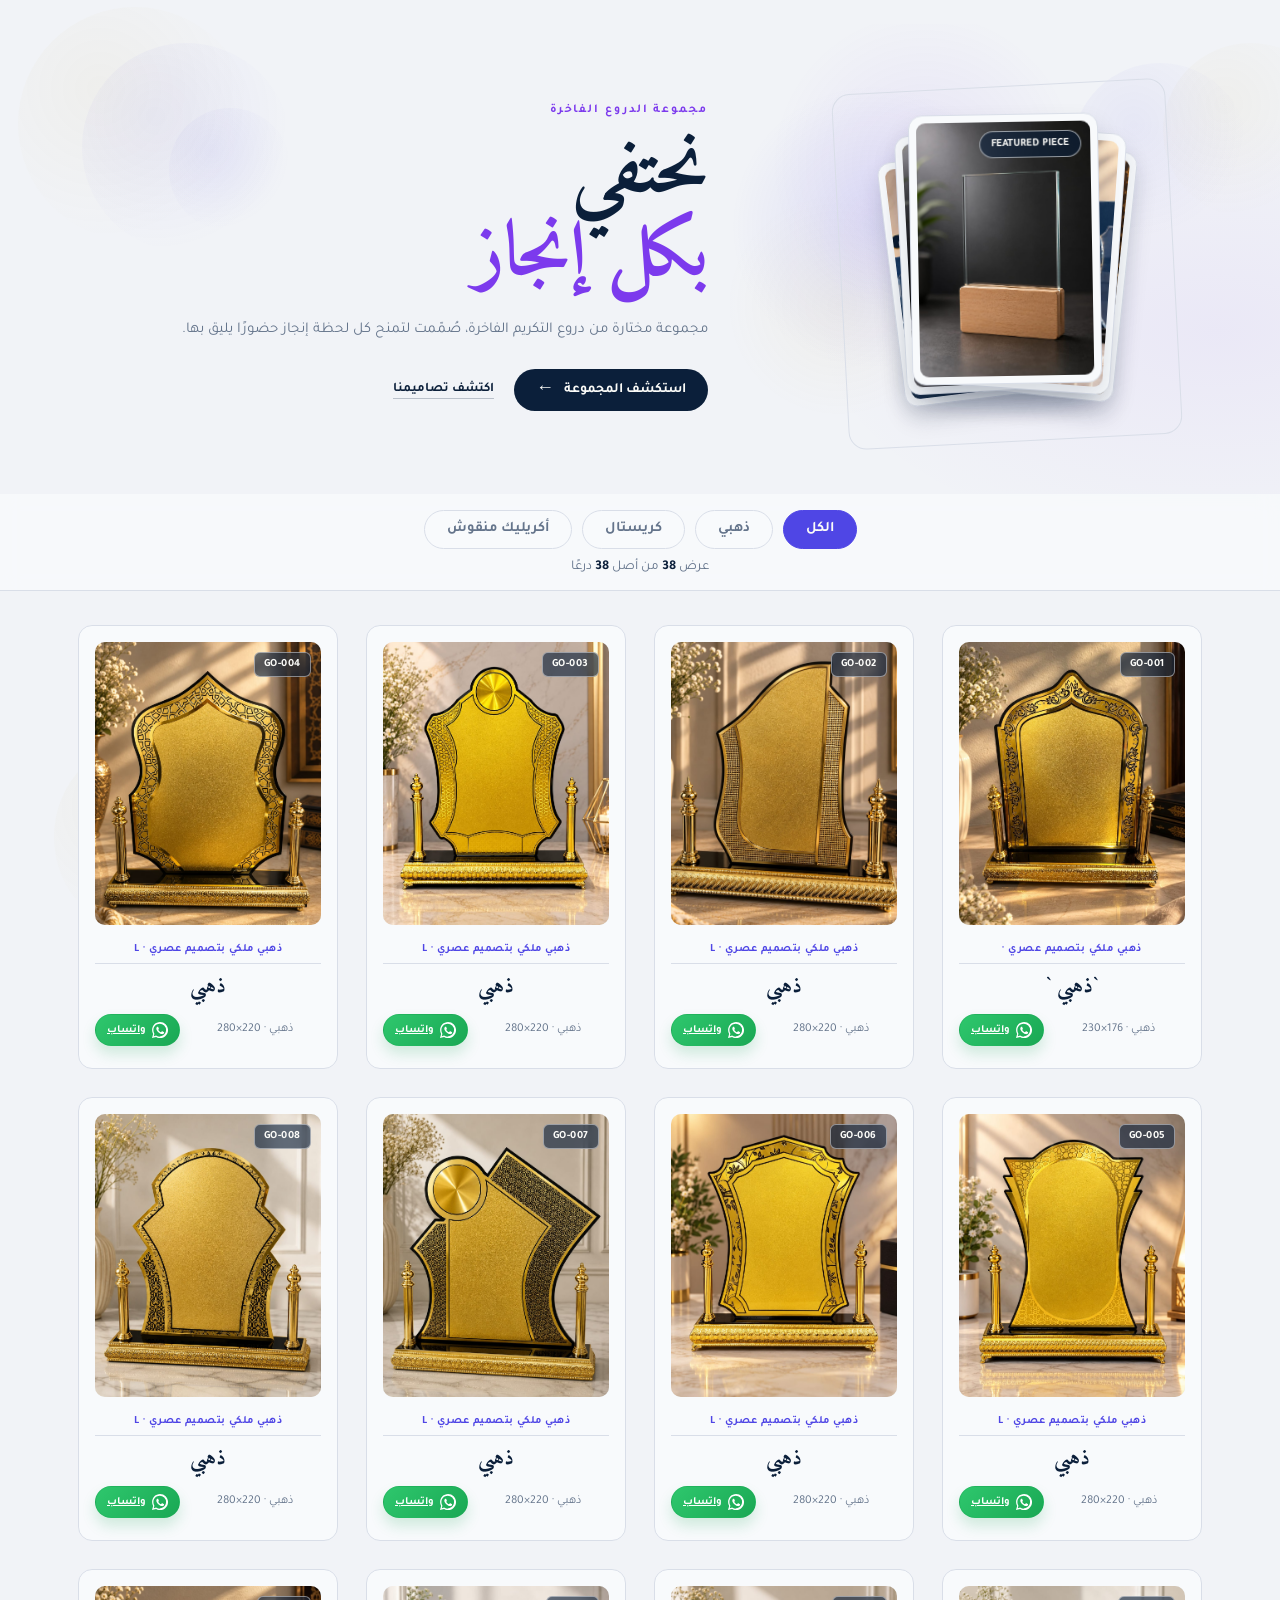
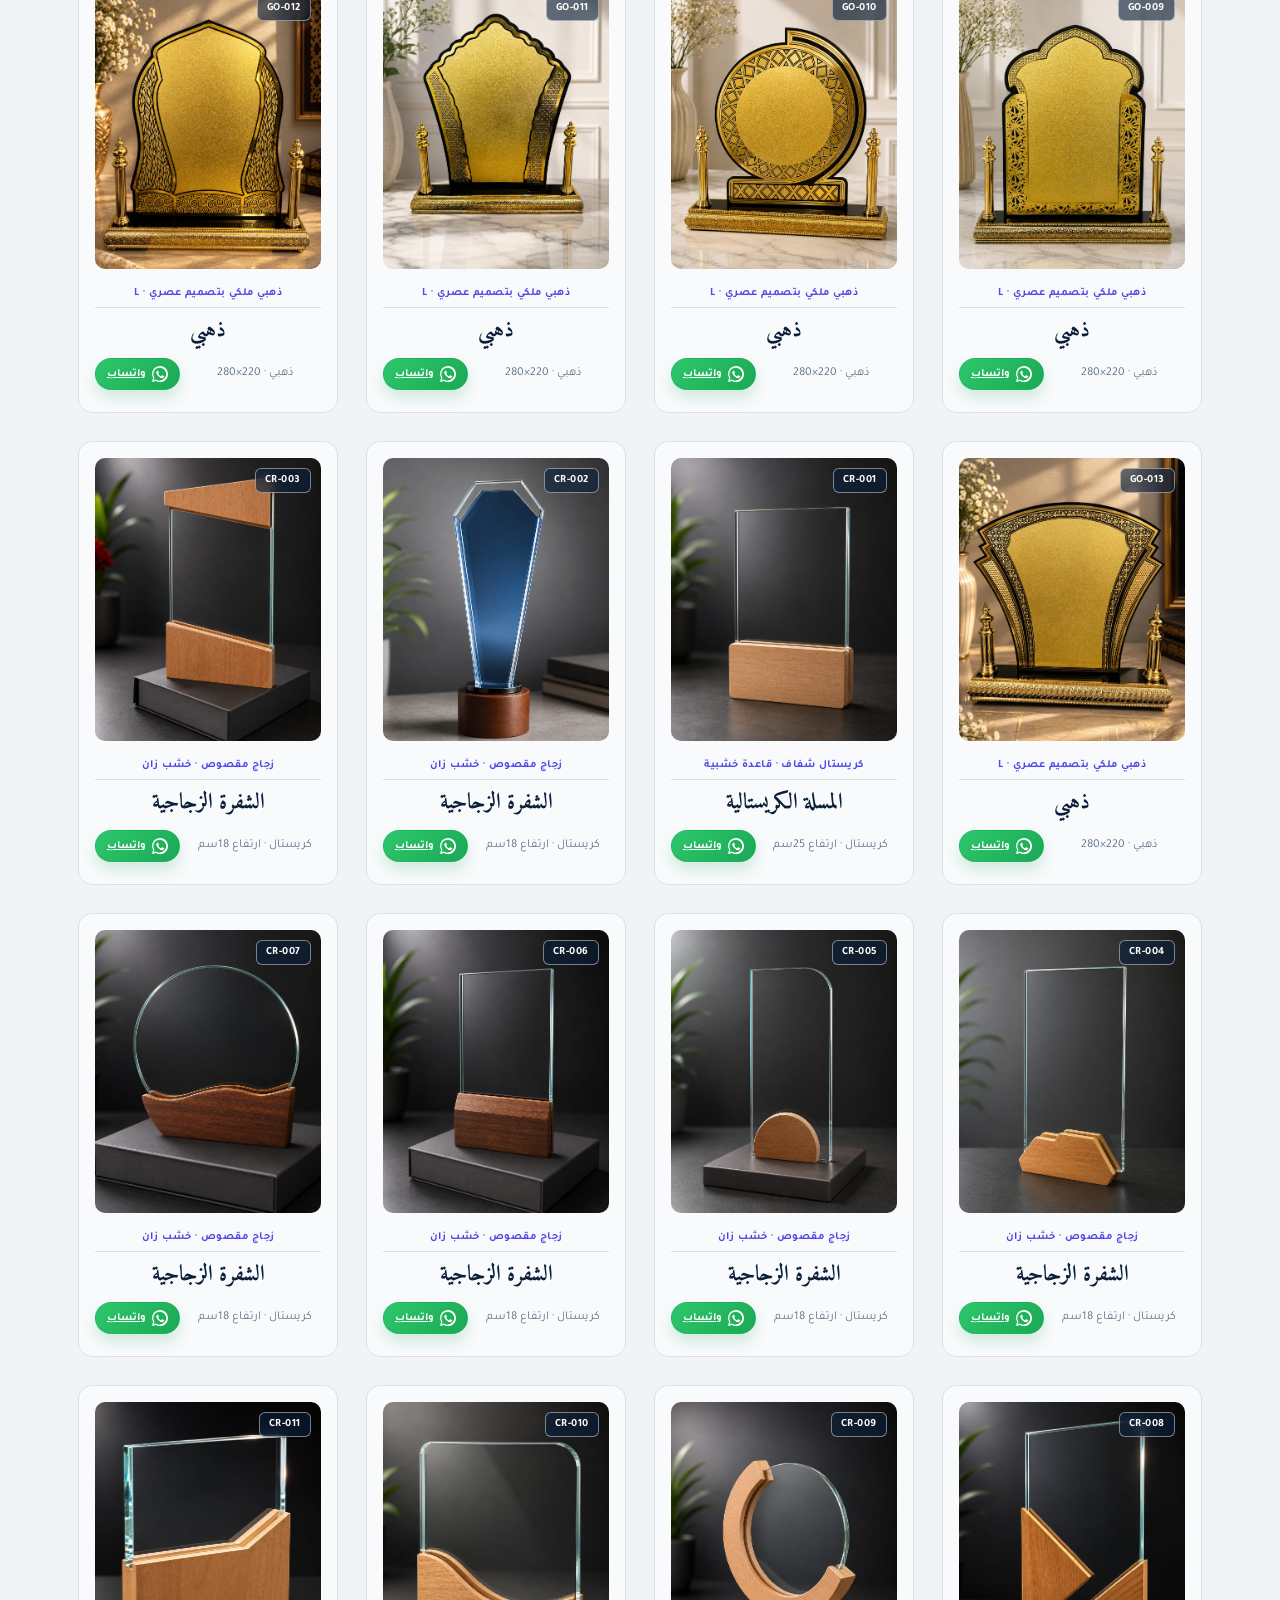
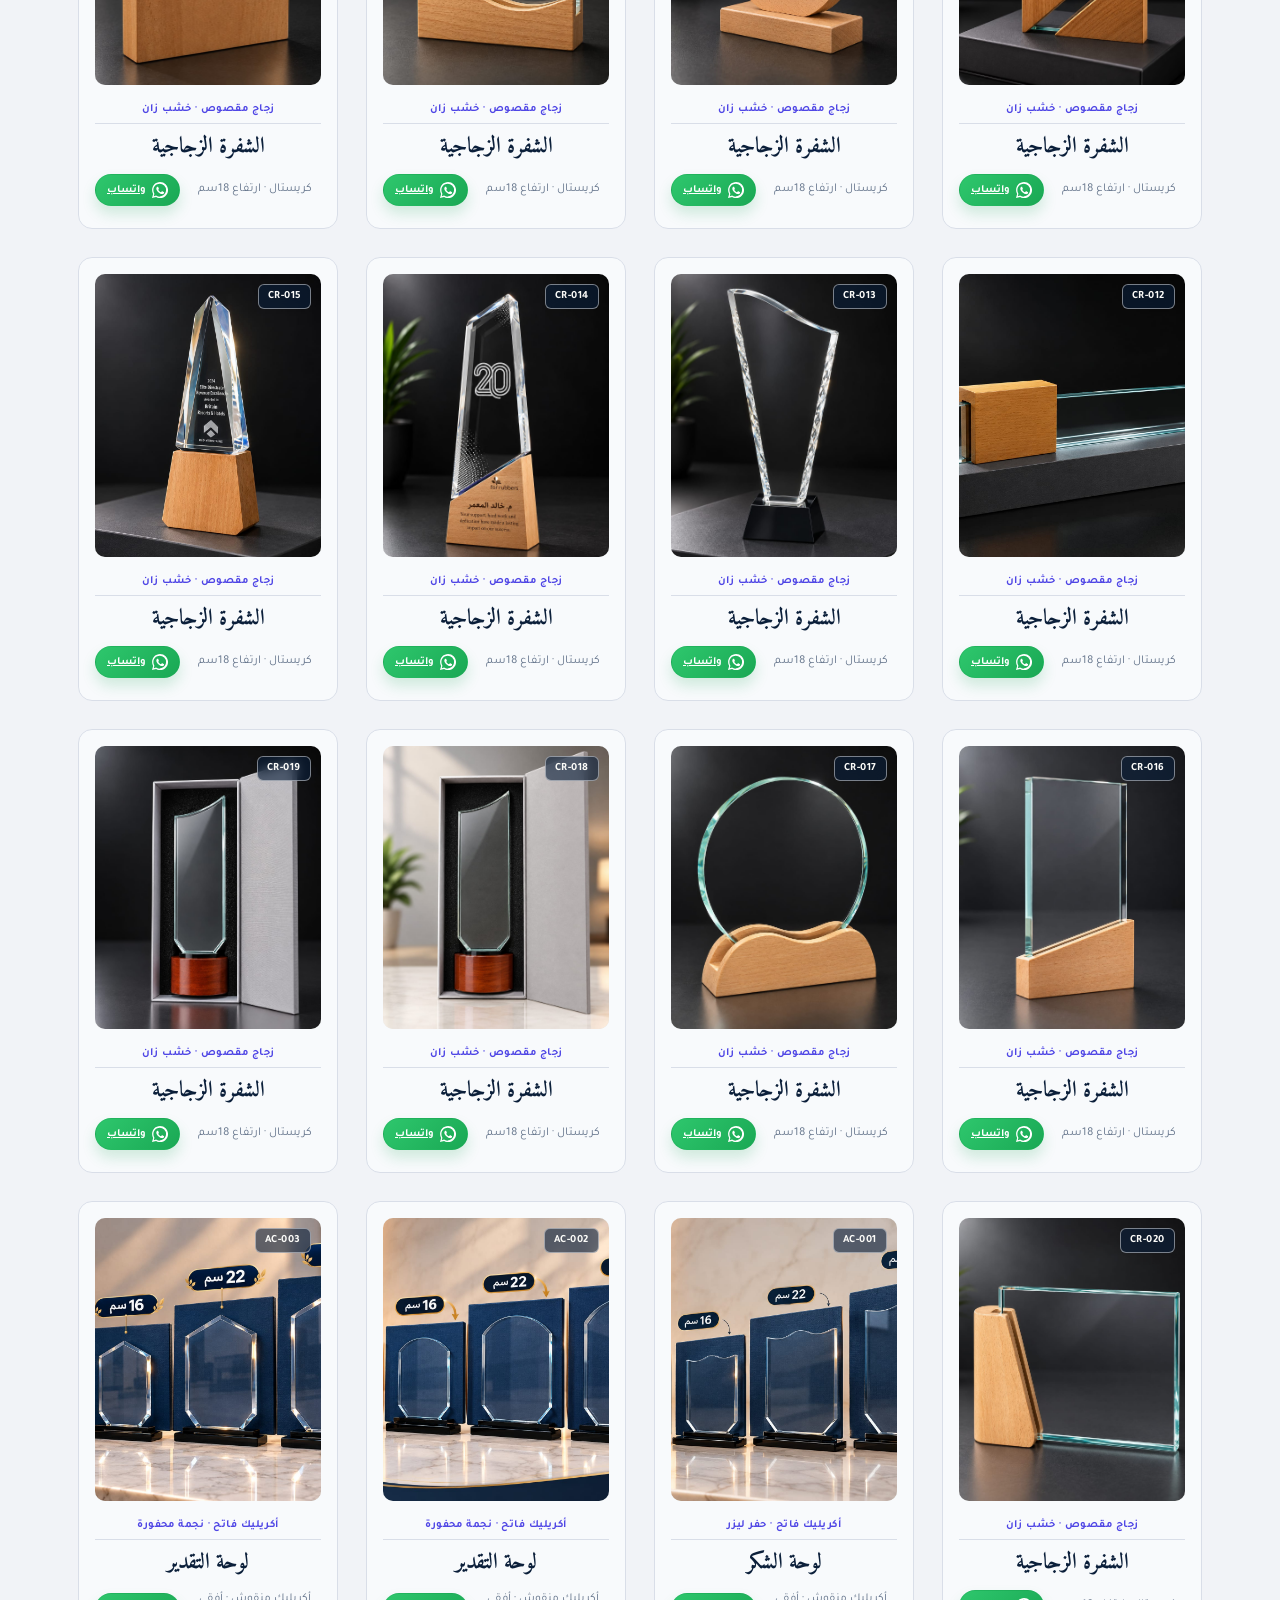
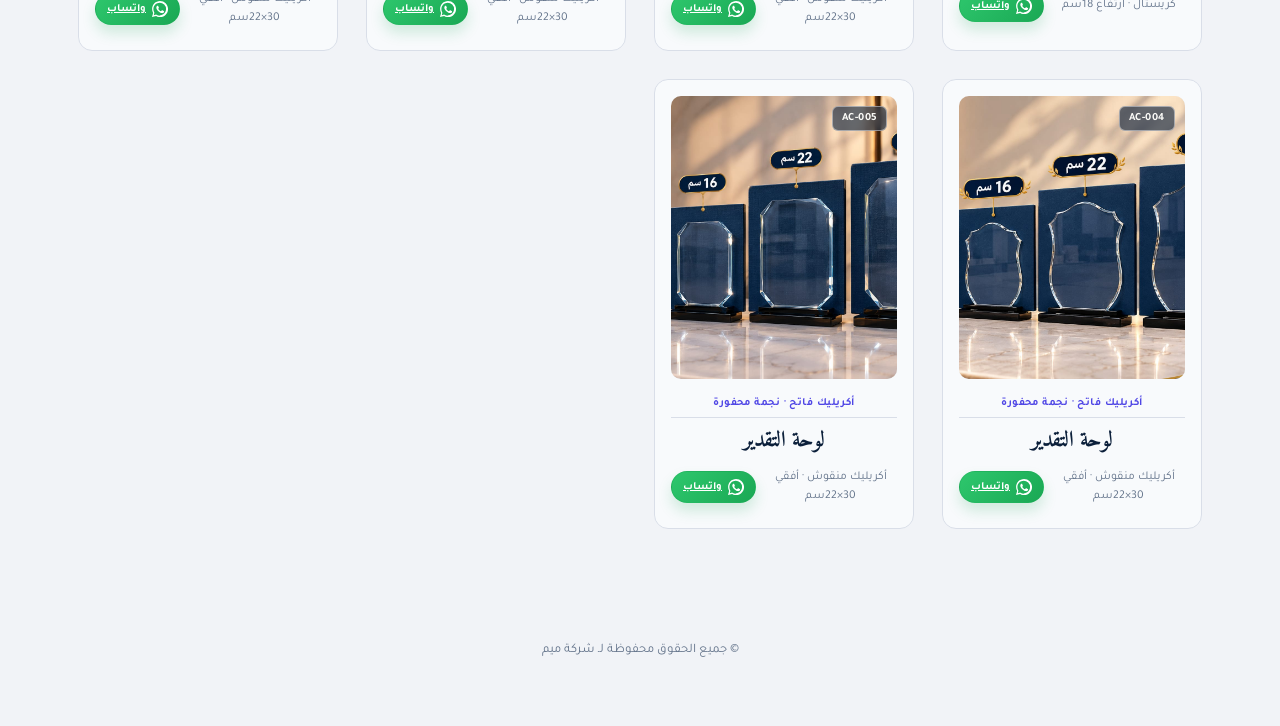
==== index.html @ a9bd0e36 "Improve premium awards hero design" ====
<!DOCTYPE html>
<html lang="ar" dir="rtl">

<head>
  <meta charset="UTF-8">
  <meta name="viewport" content="width=device-width, initial-scale=1.0">
  <title>دروع التكريم</title>
  <link rel="preconnect" href="https://fonts.googleapis.com">
  <link
    href="https://fonts.googleapis.com/css2?family=Amiri:wght@400;700&family=Tajawal:wght@400;500;700;900&display=swap"
    rel="stylesheet">
  <link rel="stylesheet" href="css/style.css">
</head>

<body>

  <div class="floaters" id="floaters"></div>

  <section class="hero">
    <div class="hero-copy">
      <p class="kicker">مجموعة الدروع الفاخرة</p>
      <h1>نحتفي<br><span>بكل إنجاز</span></h1>
      <p class="hero-description">مجموعة مختارة من دروع التكريم الفاخرة، صُمّمت لتمنح كل لحظة إنجاز حضورًا يليق بها.</p>
      <div class="hero-actions">
        <a class="hero-cta" href="#grid">استكشف المجموعة <span aria-hidden="true">←</span></a>
        <a class="hero-secondary" href="#grid">اكتشف تصاميمنا</a>
      </div>
    </div>
    <div class="hero-stack" aria-label="نماذج من مجموعة الدروع التكريمية">
      <figure class="hero-card hero-card--back-left" tabindex="0">
        <img src="images/acrylic-2.jpg" alt="درع أكريليك محفور" loading="eager">
      </figure>
      <figure class="hero-card hero-card--back-right" tabindex="0">
        <img src="images/gold-4.jpg" alt="درع ذهبي ملكي" loading="eager">
      </figure>
      <figure class="hero-card hero-card--middle-left" tabindex="0">
        <img src="images/crystal-7.jpg" alt="درع كريستالي" loading="eager">
      </figure>
      <figure class="hero-card hero-card--middle-right" tabindex="0">
        <img src="images/acrylic-4.jpg" alt="لوحة أكريليك للتقدير" loading="eager">
      </figure>
      <figure class="hero-card hero-card--front" tabindex="0">
        <span class="hero-featured__label">FEATURED PIECE</span>
        <img src="images/crystal-1.jpg" alt="درع تكريمي كريستالي مميز" fetchpriority="high">
      </figure>
    </div>
  </section>

  <div class="filter-bar">
    <nav class="filters" id="filters"></nav>
    <p class="count" id="count"></p>
  </div>

  <main class="grid" id="grid"></main>

  <div class="product-modal" id="product-modal" hidden>
    <div class="product-modal__backdrop" data-modal-close></div>
    <section class="product-modal__dialog" role="dialog" aria-modal="true" aria-labelledby="modal-product-name">
      <button class="product-modal__close" type="button" aria-label="إغلاق" data-modal-close>&times;</button>
      <img class="product-modal__image" id="modal-product-image" alt="">
      <div class="product-modal__content">
        <p class="product-modal__material" id="modal-product-material"></p>
        <h2 id="modal-product-name"></h2>
        <p class="product-modal__code" id="modal-product-code"></p>
        <a class="product-modal__whatsapp" id="modal-product-whatsapp" target="_blank" rel="noopener noreferrer">
          تواصل عبر WhatsApp
        </a>
      </div>
    </section>
  </div>

  <button class="scroll-top" id="scroll-top" type="button" aria-label="العودة إلى أعلى الصفحة">
    <span aria-hidden="true">↑</span>
  </button>

  <footer>
    <p>© جميع الحقوق محفوظة لـ <span id="account-name">محمد رضا شركه ميم </span></p>
  </footer>
  <script src="js/script.js"></script>
</body>
</html>
---- css/style.css ----
:root{
  --stage:#f1f3f7;
  --panel:#f8fafc;
  --panel-edge:#d9dee8;
  --ink:#0b1f3a;
  --muted:#64748b;
  --teal:#4f46e5;
  --teal-dk:#0b1f3a;
  --plum:#7c3aed;
  --champagne:#c9a227;
  --metal-hi:#f4f5f6;
  --metal:#c4c9cd;
  --metal-lo:#868c92;
}
*{box-sizing:border-box;}
html{scroll-behavior:smooth;}
html,body{margin:0;padding:0;}
body{
  background:
    radial-gradient(ellipse 900px 460px at 50% -8%, rgba(79,70,229,.07), transparent 62%),
    radial-gradient(ellipse 700px 380px at 95% 6%, rgba(124,58,237,.06), transparent 58%),
    var(--stage);
  color:var(--ink);
  font-family:'Tajawal', sans-serif;
  min-height:100vh;
  overflow-x:hidden;
  position:relative;
}

/* ---------- Floating ambient shapes ---------- */
.floaters{
  position:fixed;
  inset:0;
  pointer-events:none;
  z-index:0;
  overflow:hidden;
}
.floaters span{
  position:absolute;
  display:block;
  border-radius:50%;
  background:radial-gradient(circle at 35% 35%, rgba(79,70,229,.09), rgba(79,70,229,0) 70%);
  animation:drift linear infinite;
  opacity:0.7;
}
.floaters span:nth-child(odd){
  background:radial-gradient(circle at 35% 35%, rgba(201,162,39,.07), rgba(201,162,39,0) 70%);
}
@keyframes drift{
  0%{ transform:translateY(0) translateX(0) scale(1); }
  50%{ transform:translateY(-40px) translateX(18px) scale(1.06); }
  100%{ transform:translateY(0) translateX(0) scale(1); }
}

/* ---------- Hero ---------- */
.hero{
  position:relative;
  z-index:1;
  max-width:1180px;
  margin:0 auto;
  min-height:420px;
  padding:62px 28px 42px;
  display:grid;
  grid-template-columns:minmax(0, 1fr) minmax(280px, 390px);
  align-items:center;
  gap:72px;
  text-align:right;
  direction:ltr;
}
.hero::before{
  content:"";
  position:absolute;
  top:24px;
  right:12%;
  width:430px;
  height:390px;
  z-index:-1;
  pointer-events:none;
  background:
    radial-gradient(circle at 50% 52%, rgba(79,70,229,.12), transparent 48%),
    radial-gradient(circle at 62% 36%, rgba(124,58,237,.08), transparent 42%),
    radial-gradient(circle at 42% 72%, rgba(201,162,39,.06), transparent 30%);
}
.hero-copy{
  direction:rtl;
  max-width:630px;
  text-align:right;
}
.hero-stack{
  position:relative;
  width:min(100%, 390px);
  height:390px;
  margin:0 auto;
  direction:rtl;
  opacity:0;
  transform:translateY(18px) scale(.97);
  animation:fadeInUp .8s ease forwards .18s;
}
.hero-stack::after{
  content:"";
  position:absolute;
  inset:24px 28px 10px;
  z-index:-1;
  border:1px solid var(--panel-edge);
  border-radius:18px;
  transform:rotate(-3deg);
}
.hero-card{
  position:absolute;
  top:50%;
  left:50%;
  width:190px;
  height:270px;
  margin:0;
  padding:7px;
  border:1px solid var(--panel-edge);
  border-radius:14px;
  background:var(--panel);
  box-shadow:0 14px 26px rgba(11,31,58,.14);
  cursor:pointer;
  transform-origin:50% 90%;
  transition:transform .72s cubic-bezier(.22,1,.36,1), box-shadow .72s ease, z-index 0s linear .72s;
  animation:heroCardReveal .7s ease both;
  will-change:transform;
  transform-style:preserve-3d;
}
.hero-card--back-left{ animation-delay:.18s; }
.hero-card--back-right{ animation-delay:.24s; }
.hero-card--middle-left{ animation-delay:.30s; }
.hero-card--middle-right{ animation-delay:.36s; }
.hero-card--front{ animation-delay:.42s; }
@keyframes heroCardReveal{
  from{ opacity:0; }
  to{ opacity:1; }
}
.hero-card img{
  display:block;
  width:100%;
  height:100%;
  object-fit:cover;
  border-radius:9px;
}
.hero-card--back-left{
  z-index:1;
  transform:translate(-50%,-50%) translate(-18px,8px) translateZ(-14px) rotate(-7deg) scale(.91);
}
.hero-card--back-right{
  z-index:2;
  transform:translate(-50%,-50%) translate(20px,4px) translateZ(-10px) rotate(6deg) scale(.93);
}
.hero-card--middle-left{
  z-index:3;
  transform:translate(-50%,-50%) translate(-10px,0) translateZ(-6px) rotate(-3deg) scale(.96);
}
.hero-card--middle-right{
  z-index:4;
  transform:translate(-50%,-50%) translate(12px,-2px) translateZ(-3px) rotate(4deg) scale(.97);
}
.hero-card--front{
  z-index:5;
  transform:translate(-50%,-50%) translate(0,-8px) translateZ(0) rotate(-1deg) scale(1);
}
.hero-stack:hover .hero-card--back-left,
.hero-stack:focus-within .hero-card--back-left{
  transform:translate(-50%,-50%) translate(-178px,24px) translateZ(-14px) rotate(-12deg) scale(.9);
}
.hero-stack:hover .hero-card--back-right,
.hero-stack:focus-within .hero-card--back-right{
  transform:translate(-50%,-50%) translate(166px,22px) translateZ(-10px) rotate(12deg) scale(.91);
}
.hero-stack:hover .hero-card--middle-left,
.hero-stack:focus-within .hero-card--middle-left{
  transform:translate(-50%,-50%) translate(-88px,-4px) translateZ(-6px) rotate(-6deg) scale(.96);
}
.hero-stack:hover .hero-card--middle-right,
.hero-stack:focus-within .hero-card--middle-right{
  transform:translate(-50%,-50%) translate(82px,-4px) translateZ(-3px) rotate(7deg) scale(.96);
}
.hero-stack:hover .hero-card--front,
.hero-stack:focus-within .hero-card--front{
  transform:translate(-50%,-50%) translate(0,-18px) translateZ(4px) rotate(0deg) scale(1.02);
}
.hero-card:hover,
.hero-card:focus-visible{
  z-index:10;
  box-shadow:0 20px 34px rgba(11,31,58,.22);
  transform:translate(-50%,-50%) translateY(-8px) translateZ(12px) rotate(0deg) scale(1.04);
  outline:2px solid rgba(201,162,39,.62);
  outline-offset:3px;
}
.hero-featured__label{
  position:absolute;
  top:16px;
  inset-inline-start:16px;
  z-index:1;
  padding:6px 11px;
  border:1px solid rgba(255,255,255,.55);
  border-radius:999px;
  background:rgba(11,31,58,.62);
  color:#fbfbf8;
  font-size:11px;
  font-weight:700;
  backdrop-filter:blur(6px);
  -webkit-backdrop-filter:blur(6px);
}
.hero .kicker{
  font-size:12px;
  letter-spacing:.16em;
  color:#7C3AED;
  margin:0 0 14px;
  font-weight:700;
  opacity:0;
  animation:fadeInUp .7s ease forwards .05s;
}
.hero h1{
  font-family:'Amiri', serif;
  font-weight:700;
  font-size:clamp(46px, 6vw, 76px);
  margin:0 0 18px;
  line-height:1.1;
  color:#0B1F3A;
  opacity:0;
  animation:fadeInUp .7s ease forwards .15s;
}
.hero h1 span{
  color:#7C3AED;
}
@keyframes shine{
  0%{ background-position:120% 0; }
  100%{ background-position:-20% 0; }
}
@keyframes fadeInUp{
  from{ opacity:0; transform:translateY(18px); }
  to{ opacity:1; transform:translateY(0); }
}
.hero-description{
  max-width:640px;
  margin:0 0 26px;
  color:var(--muted);
  font-size:15px;
  line-height:1.85;
  opacity:0;
  animation:fadeInUp .7s ease forwards .28s;
}
.hero-actions{
  display:flex;
  align-items:center;
  gap:20px;
}
.hero-cta{
  display:inline-flex;
  align-items:center;
  gap:10px;
  padding:12px 22px;
  border-radius:999px;
  background:#0B1F3A;
  color:#fbfbf8;
  font-size:14px;
  font-weight:700;
  text-decoration:none;
  opacity:0;
  animation:fadeInUp .7s ease forwards .36s;
  transition:transform .2s ease, background .2s ease, box-shadow .2s ease;
}
.hero-cta:hover,
.hero-cta:focus-visible{
  background:#4F46E5;
  box-shadow:0 8px 18px rgba(11,31,58,.16);
  transform:translateY(-2px);
}
.hero-cta span{
  font-size:18px;
  line-height:1;
}
.hero-secondary{
  color:#0B1F3A;
  font-size:13px;
  font-weight:700;
  text-decoration:none;
  border-bottom:1px solid rgba(11,31,58,.24);
  transition:color .2s ease, border-color .2s ease;
}
.hero-secondary:hover,
.hero-secondary:focus-visible{
  color:#7C3AED;
  border-color:#7C3AED;
}
.scroll-top{
  position:fixed;
  right:24px;
  bottom:24px;
  z-index:20;
  display:inline-flex;
  align-items:center;
  justify-content:center;
  width:42px;
  height:42px;
  padding:0;
  border:1px solid var(--panel-edge);
  border-radius:50%;
  background:rgba(248,250,252,.92);
  color:var(--teal-dk);
  box-shadow:0 8px 18px rgba(11,31,58,.14);
  cursor:pointer;
  opacity:0;
  visibility:hidden;
  transform:translateY(10px);
  transition:opacity .25s ease, visibility .25s ease, transform .25s ease, background .2s ease;
}
.scroll-top.visible{
  opacity:1;
  visibility:visible;
  transform:translateY(0);
}
.scroll-top:hover,
.scroll-top:focus-visible{
  background:#fff;
  border-color:var(--teal);
  transform:translateY(-2px);
}

@media (min-width:501px) and (max-width:900px){
  .hero{
    grid-template-columns:minmax(0, 1fr) minmax(250px, 330px);
    gap:34px;
    padding-inline:22px;
  }
  .hero-stack{
    width:330px;
    height:340px;
  }
  .hero::before{
    right:4%;
    width:300px;
    height:330px;
  }
  .hero-card{
    width:160px;
    height:228px;
  }
  .hero-stack:hover .hero-card--back-left,
  .hero-stack:focus-within .hero-card--back-left{
    transform:translate(-50%,-50%) translate(-136px,20px) rotate(-11deg) scale(.9);
  }
  .hero-stack:hover .hero-card--back-right,
  .hero-stack:focus-within .hero-card--back-right{
    transform:translate(-50%,-50%) translate(128px,18px) rotate(11deg) scale(.91);
  }
  .hero-stack:hover .hero-card--middle-left,
  .hero-stack:focus-within .hero-card--middle-left{
    transform:translate(-50%,-50%) translate(-66px,-3px) rotate(-6deg) scale(.95);
  }
  .hero-stack:hover .hero-card--middle-right,
  .hero-stack:focus-within .hero-card--middle-right{
    transform:translate(-50%,-50%) translate(62px,-3px) rotate(6deg) scale(.95);
  }
}

/* ---------- Sticky filter bar ---------- */
.filter-bar{
  position:sticky;
  top:0;
  z-index:10;
  background:rgba(248,250,252,.88);
  backdrop-filter:blur(10px);
  -webkit-backdrop-filter:blur(10px);
  border-bottom:1px solid var(--panel-edge);
  padding:16px 0 14px;
  transition:box-shadow .3s ease;
}
.filter-bar.stuck{
  box-shadow:0 8px 20px rgba(36,40,32,.08);
}
.filters{
  max-width:1180px;
  margin:0 auto;
  padding:0 28px;
  display:flex;
  flex-wrap:wrap;
  gap:10px;
  justify-content:center;
}
.chip{
  appearance:none;
  border:1px solid var(--panel-edge);
  background:var(--panel);
  color:var(--muted);
  font-family:'Tajawal', sans-serif;
  font-size:14.5px;
  font-weight:600;
  padding:10px 22px;
  border-radius:999px;
  cursor:pointer;
  position:relative;
  overflow:hidden;
  transition:border-color .25s ease, color .25s ease, background .25s ease, transform .15s ease;
}
.chip:hover{ color:var(--ink); border-color:var(--teal); transform:translateY(-1px); }
.chip:active{ transform:translateY(0) scale(.97); }
.chip.active{
  background:var(--teal);
  color:#fbfbf8;
  border-color:var(--teal);
  animation:pulse .5s ease;
}
@keyframes pulse{
  0%{ box-shadow:0 0 0 0 rgba(79,70,229,.32); }
  100%{ box-shadow:0 0 0 10px rgba(79,70,229,0); }
}
.count{
  max-width:1180px;
  margin:0 auto;
  padding:10px 28px 0;
  color:var(--muted);
  font-size:13.5px;
  text-align:center;
}
.count b{ color:var(--teal-dk); font-weight:700; }

/* ---------- Grid ---------- */
.grid{
  position:relative;
  z-index:1;
  max-width:1180px;
  margin:0 auto;
  padding:34px 28px 100px;
  display:grid;
  grid-template-columns:repeat(auto-fill, minmax(260px, 1fr));
  gap:28px;
}

.card{
  background:var(--panel);
  border:1px solid var(--panel-edge);
  border-radius:14px;
  padding:16px 16px 22px;
  display:flex;
  flex-direction:column;
  align-items:center;
  text-align:center;
  overflow:hidden;
  opacity:0;
  transform:translateY(36px) scale(.96);
  transition:
    opacity .6s cubic-bezier(.2,.7,.3,1),
    transform .6s cubic-bezier(.2,.7,.3,1),
    border-color .3s ease,
    box-shadow .3s ease,
    max-height .35s ease, margin .35s ease, padding .35s ease;
  transition-delay:var(--d, 0s);
  will-change:transform;
}
.card.in-view{
  opacity:1;
  transform:translateY(0) scale(1);
}
.card:hover{
  border-color:var(--teal);
  box-shadow:0 18px 30px rgba(11,31,58,.12);
}
.card.hidden{
  display:none;
}

.thumb{
  position:relative;
  width:100%;
  aspect-ratio:4/5;
  border-radius:10px;
  overflow:hidden;
  background:linear-gradient(135deg, var(--metal-hi), #e2e4de);
}
.thumb img{
  position:absolute;
  inset:0;
  width:100%;
  height:100%;
  object-fit:cover;
  transition:transform .5s ease;
}
.product-image{
  cursor:pointer;
}
.card:hover .thumb img{
  transform:scale(1.06);
}
.product-code-badge{
  position:absolute;
  top:10px;
  inset-inline-start:10px;
  z-index:1;
  padding:5px 9px;
  border:1px solid rgba(255,255,255,.45);
  border-radius:6px;
  background:rgba(11,31,58,.62);
  color:#fbfbf8;
  font-family:'Tajawal', sans-serif;
  font-size:11px;
  font-weight:700;
  letter-spacing:.05em;
  line-height:1.2;
  white-space:nowrap;
  backdrop-filter:blur(6px);
  -webkit-backdrop-filter:blur(6px);
  transition:background .25s ease, transform .25s ease;
}
.card:hover .product-code-badge{
  background:rgba(11,31,58,.72);
  transform:translateY(-1px);
}
.thumb .placeholder{
  position:absolute;
  inset:0;
  display:flex;
  flex-direction:column;
  align-items:center;
  justify-content:center;
  gap:8px;
  color:var(--muted);
  font-size:12.5px;
  line-height:1.7;
  padding:14px;
  text-align:center;
}
.thumb .placeholder svg{ width:34px; height:34px; opacity:.5; }
.thumb .shine{
  position:absolute;
  inset:0;
  pointer-events:none;
  background:radial-gradient(220px circle at var(--mx,50%) var(--my,50%), rgba(255,255,255,.35), transparent 60%);
  opacity:0;
  transition:opacity .25s ease;
}
.card:hover .shine{ opacity:1; }

.card .era{
  width:100%;
  margin:18px 0 0;
  padding-bottom:7px;
  border-bottom:1px solid var(--panel-edge);
  font-size:11px;
  letter-spacing:.04em;
  color:var(--teal);
  font-weight:700;
}
.card h3{
  font-family:'Amiri', serif;
  font-size:22px;
  font-weight:700;
  line-height:1.25;
  margin:9px 0 4px;
  color:var(--ink);
}
.card .cat{
  font-size:12px;
  line-height:1.6;
  color:var(--muted);
  margin:0;
  flex:1;
}

.card-meta{
  width:100%;
  display:flex;
  align-items:center;
  justify-content:space-between;
  gap:8px;
  margin-top:10px;
}

.wa-button{
  position:relative;
  display:inline-flex;
  align-items:center;
  justify-content:center;
  gap:6px;
  min-width:82px;
  height:32px;
  padding:0 11px;
  border-radius:999px;
  color:#ffffff;
  background:linear-gradient(135deg, #2ec76d, #1aa854);
  border:1px solid rgba(26,168,84,0.35);
  box-shadow:0 8px 14px rgba(26,168,84,0.18);
  transition:transform .2s ease, box-shadow .2s ease, filter .2s ease;
  flex-shrink:0;
}

.wa-button:hover,
.wa-button:focus-visible{
  transform:translateY(-2px) scale(1.05);
  box-shadow:0 12px 20px rgba(26,168,84,0.22);
  filter:brightness(1.03);
}

.wa-button:active{
  transform:translateY(0) scale(0.98);
}

.wa-button svg{
  width:16px;
  height:16px;
  display:block;
}

.wa-button span{
  font-family:'Tajawal', sans-serif;
  font-size:11px;
  font-weight:700;
  line-height:1;
}

footer{
  position:relative;
  z-index:1;
  text-align:center;
  color:var(--muted);
  font-size:13px;
  padding:0 28px 54px;
}

body.modal-open{
  overflow:hidden;
}

.product-modal{
  position:fixed;
  inset:0;
  z-index:30;
  display:grid;
  place-items:center;
  padding:24px;
}
.product-modal[hidden]{
  display:none;
}
.product-modal__backdrop{
  position:absolute;
  inset:0;
  background:rgba(11,31,58,.58);
  backdrop-filter:blur(4px);
  -webkit-backdrop-filter:blur(4px);
}
.product-modal__dialog{
  position:relative;
  z-index:1;
  width:min(760px, 100%);
  max-height:calc(100vh - 48px);
  overflow:auto;
  display:grid;
  grid-template-columns:minmax(0, 1.05fr) minmax(240px, .95fr);
  gap:28px;
  align-items:center;
  padding:24px;
  border:1px solid var(--panel-edge);
  border-radius:18px;
  background:var(--panel);
  box-shadow:0 24px 70px rgba(11,31,58,.22);
  animation:modalIn .22s ease both;
}
@keyframes modalIn{
  from{ opacity:0; transform:translateY(8px) scale(.98); }
  to{ opacity:1; transform:translateY(0) scale(1); }
}
.product-modal__close{
  position:absolute;
  top:12px;
  inset-inline-end:12px;
  z-index:2;
  width:32px;
  height:32px;
  border:1px solid var(--panel-edge);
  border-radius:50%;
  background:rgba(251,251,248,.88);
  color:var(--ink);
  font-size:24px;
  line-height:1;
  cursor:pointer;
  transition:background .2s ease, transform .2s ease;
}
.product-modal__close:hover,
.product-modal__close:focus-visible{
  background:#fff;
  transform:scale(1.05);
}
.product-modal__image{
  width:100%;
  max-height:calc(100vh - 96px);
  border-radius:12px;
  object-fit:contain;
  background:linear-gradient(135deg, var(--metal-hi), #e2e4de);
}
.product-modal__content{
  text-align:right;
  padding:12px 4px;
}
.product-modal__material{
  margin:0 0 10px;
  color:var(--teal);
  font-size:13px;
}
.product-modal__content h2{
  margin:0 0 10px;
  color:var(--ink);
  font-family:'Amiri', serif;
  font-size:28px;
}
.product-modal__code{
  margin:0 0 26px;
  color:var(--muted);
  font-size:14px;
  font-weight:700;
  letter-spacing:.04em;
}
.product-modal__whatsapp{
  display:inline-flex;
  align-items:center;
  justify-content:center;
  min-height:42px;
  padding:10px 18px;
  border-radius:999px;
  color:#fff;
  background:linear-gradient(135deg, #2ec76d, #1aa854);
  box-shadow:0 8px 16px rgba(26,168,84,.18);
  font-size:14px;
  font-weight:700;
  text-decoration:none;
  transition:transform .2s ease, box-shadow .2s ease;
}
.product-modal__whatsapp:hover,
.product-modal__whatsapp:focus-visible{
  transform:translateY(-2px);
  box-shadow:0 12px 20px rgba(26,168,84,.24);
}

@media (prefers-reduced-motion: reduce){
  .card, .chip, .hero h1, .hero p, .hero .kicker, .hero-stack, .hero-card, .hero-cta, .scroll-top, .floaters span{
    transition:none !important;
    animation:none !important;
    opacity:1 !important;
    transform:none !important;
    background-position:0 0 !important;
  }
}

@media (max-width: 500px) {
    .product-modal{
      padding:14px;
    }
    .product-modal__dialog{
      grid-template-columns:1fr;
      gap:14px;
      max-height:calc(100vh - 28px);
      padding:18px;
    }
    .product-modal__image{
      max-height:52vh;
    }
    .product-modal__content{
      padding:0 2px 2px;
    }
    .product-modal__content h2{
      font-size:24px;
    }
    .product-modal__code{
      margin-bottom:18px;
    }
    .product-modal__whatsapp{
      width:100%;
    }
    .chip {
        appearance: none;
        border: 1px solid var(--panel-edge);
        background: var(--panel);
        color: var(--muted);
        font-family: 'Tajawal', sans-serif;
        font-size: 6.5px;
        font-weight: 800;
        padding: 5px 5px;
        border-radius: 999px;
        cursor: pointer;
        position: relative;
        overflow: hidden;
        transition: border-color .25s ease,
                    color .25s ease,
                    background .25s ease,
                    transform .15s ease;
    }
    .thumb img {
      position: absolute;
      inset: 0;
      width: 100%;
      height: 100%;
      object-fit: fill;
      transition: transform .5s ease;
    }
    .hero {
      position: relative;
      z-index: 1;
      max-width: 1180px;
      margin: 0 auto;
      min-height:0;
      padding: 34px 18px 28px;
      display:flex;
      flex-direction:column;
      align-items:stretch;
      gap:26px;
      padding-bottom:64px;
      text-align:right;
      direction:rtl;
    }
    .hero-copy{
      max-width:none;
      text-align:right;
      direction:rtl;
    }
    .hero .kicker {
      font-size: 10px;
      margin: 0 0 10px;
    }
    .hero h1 {
      font-size: clamp(38px, 12vw, 52px);
      margin:0 0 14px;
      line-height:1.08;
    }
    .hero-description{
      max-width:100%;
      margin:0 0 20px;
      font-size:13px;
      line-height:1.75;
    }
    .hero-actions{
      gap:14px;
      flex-wrap:wrap;
    }
    .hero-cta{
      padding:11px 18px;
      font-size:13px;
    }
    .hero-stack{
      width:100%;
      max-width:330px;
      height:300px;
      align-self:center;
    }
    .hero-card{
      width:142px;
      height:202px;
    }
    .hero-stack:hover .hero-card--back-left,
    .hero-stack:focus-within .hero-card--back-left{
      transform:translate(-50%,-50%) translate(-82px,18px) rotate(-10deg) scale(.9);
    }
    .hero-stack:hover .hero-card--back-right,
    .hero-stack:focus-within .hero-card--back-right{
      transform:translate(-50%,-50%) translate(78px,18px) rotate(10deg) scale(.9);
    }
    .hero-stack:hover .hero-card--middle-left,
    .hero-stack:focus-within .hero-card--middle-left{
      transform:translate(-50%,-50%) translate(-42px,-3px) rotate(-5deg) scale(.95);
    }
    .hero-stack:hover .hero-card--middle-right,
    .hero-stack:focus-within .hero-card--middle-right{
      transform:translate(-50%,-50%) translate(40px,-3px) rotate(6deg) scale(.95);
    }
    .hero-stack:hover .hero-card--front,
    .hero-stack:focus-within .hero-card--front{
      transform:translate(-50%,-50%) translate(0,-12px) rotate(0deg) scale(1.02);
    }
    .scroll-top{
      right:16px;
      bottom:16px;
      width:38px;
      height:38px;
    }
}
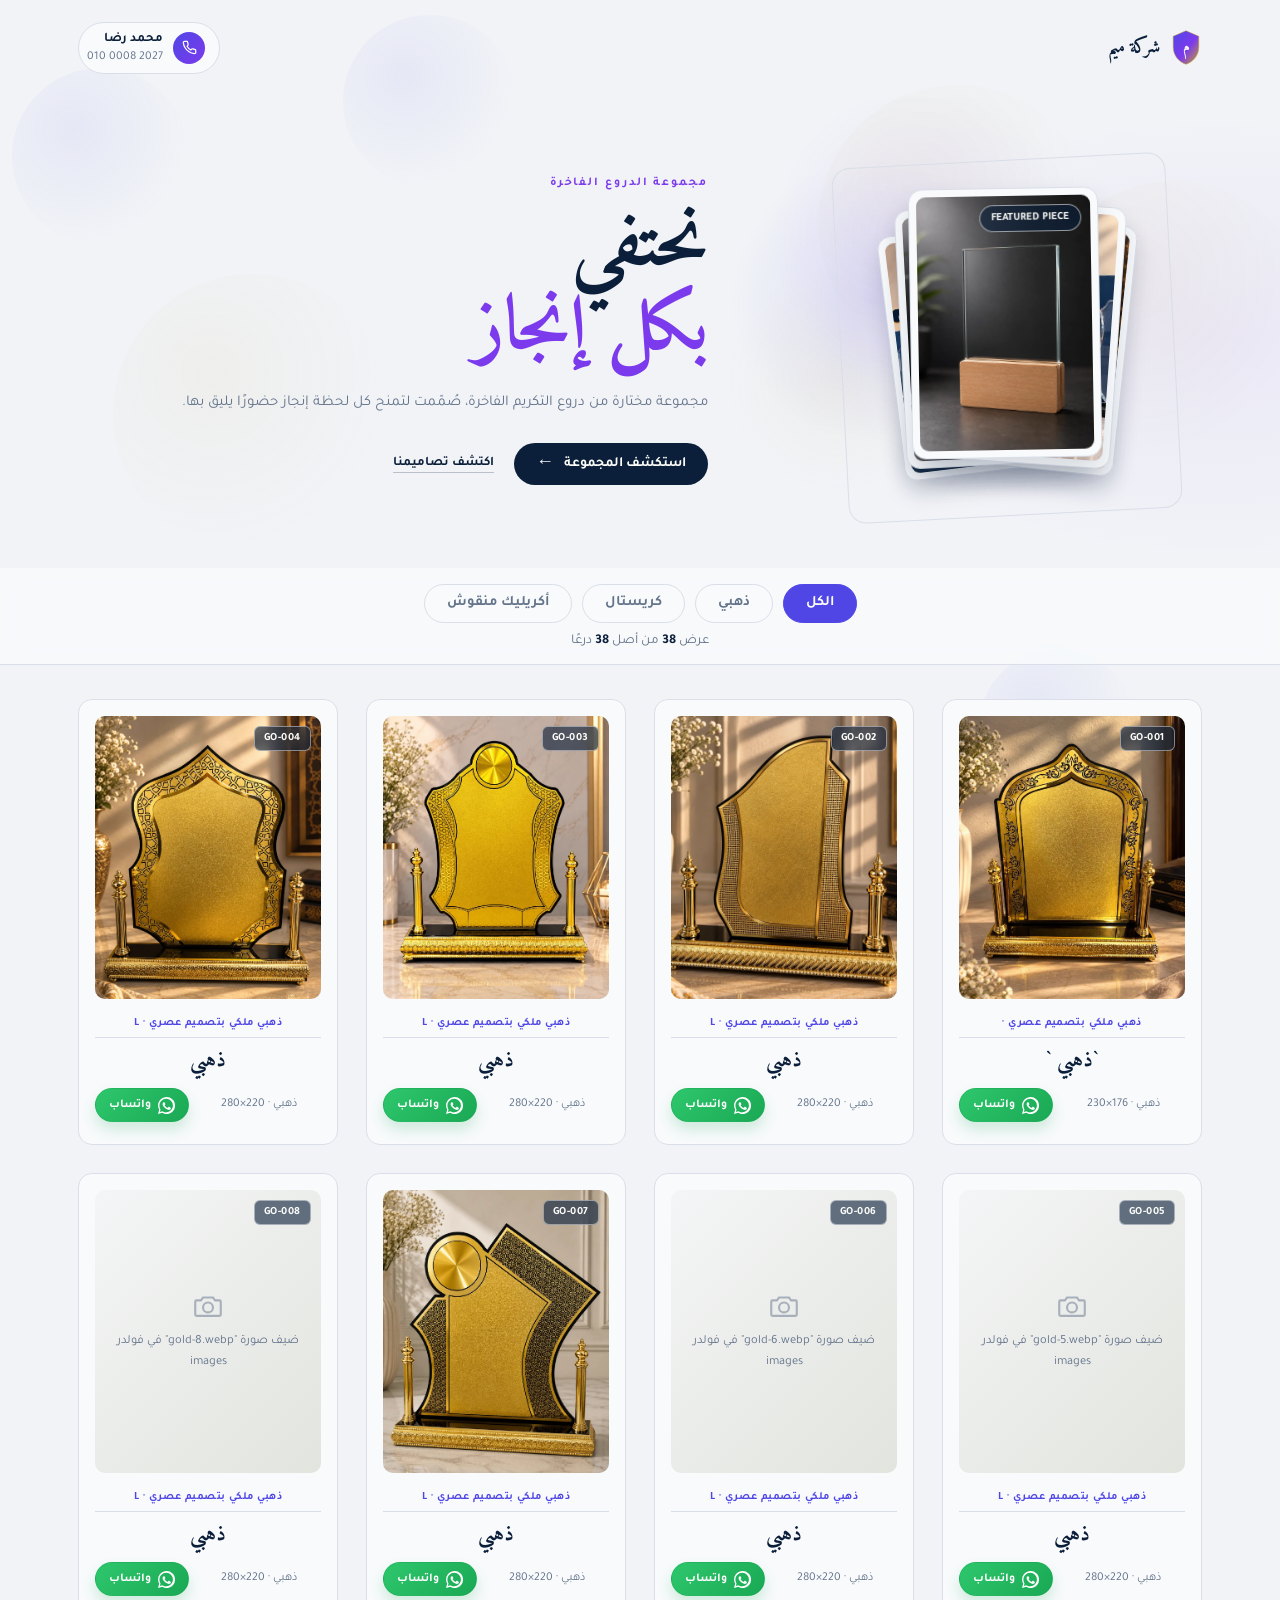
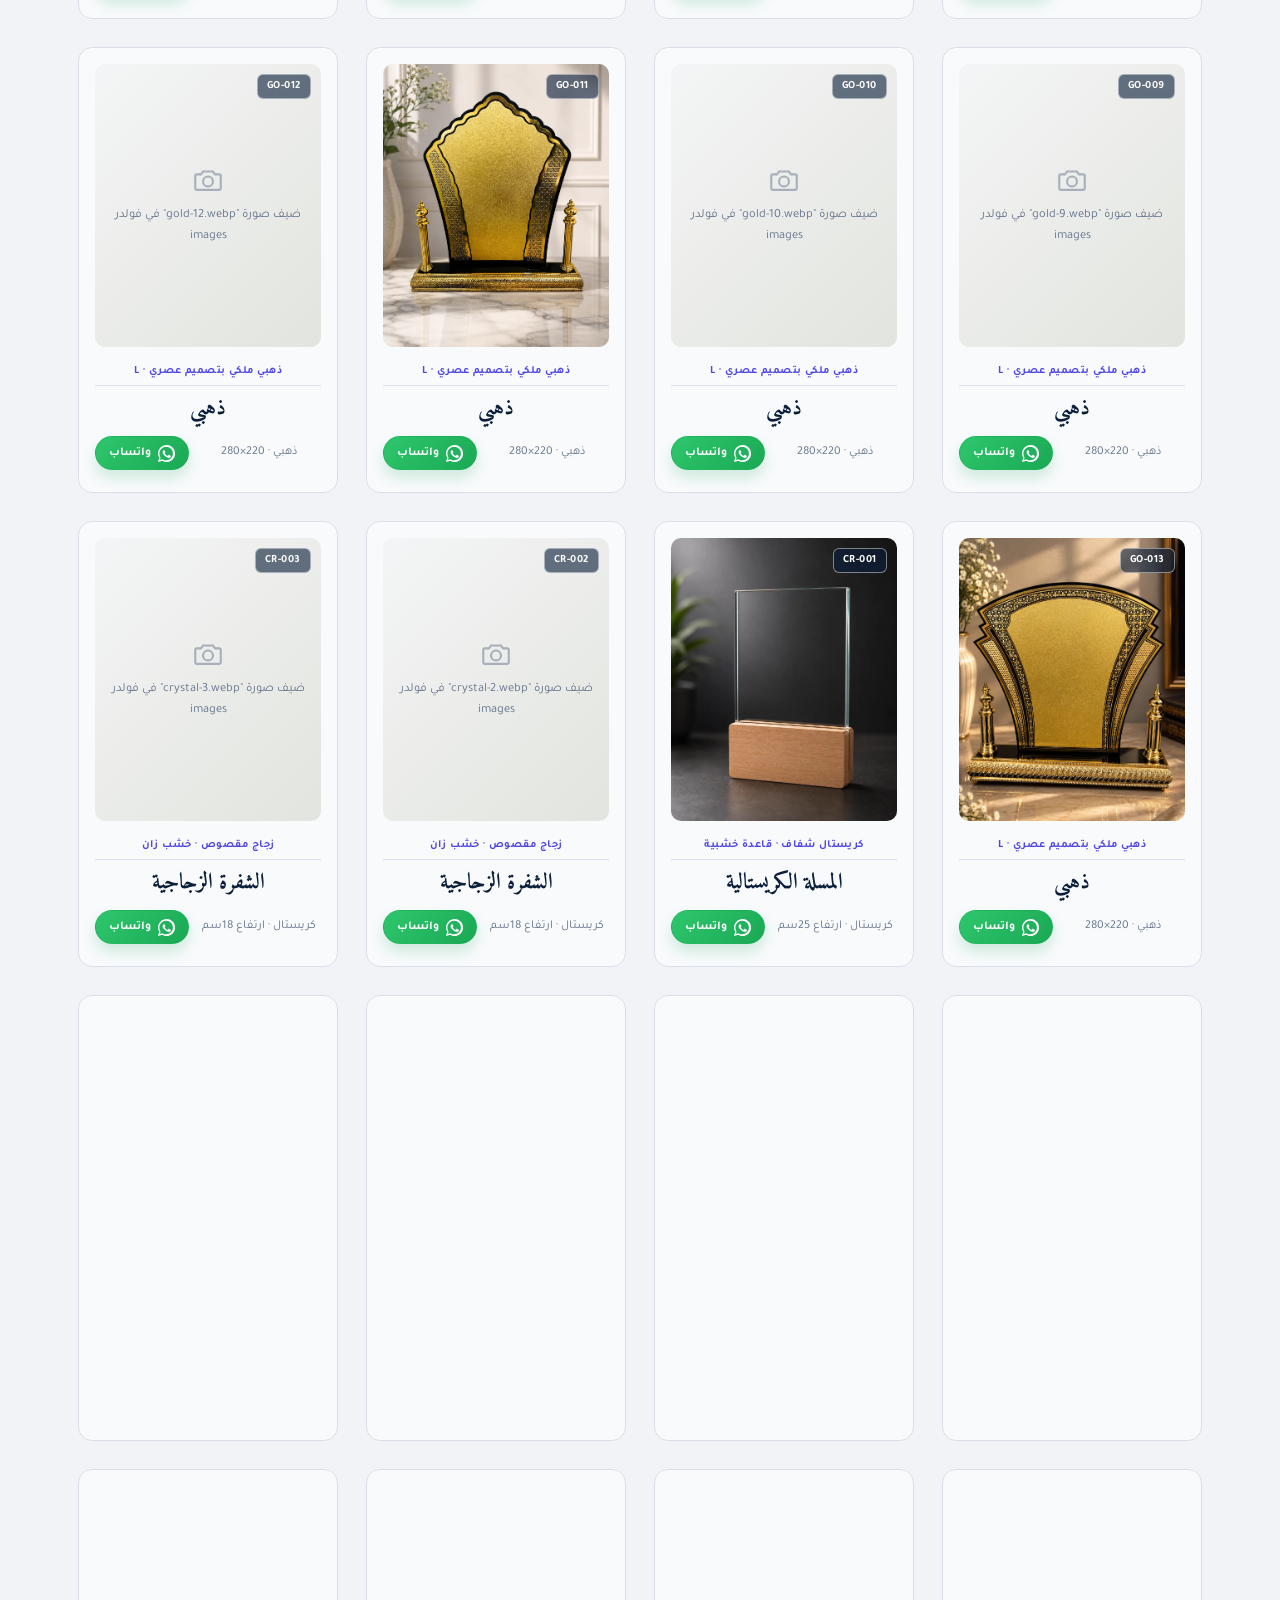
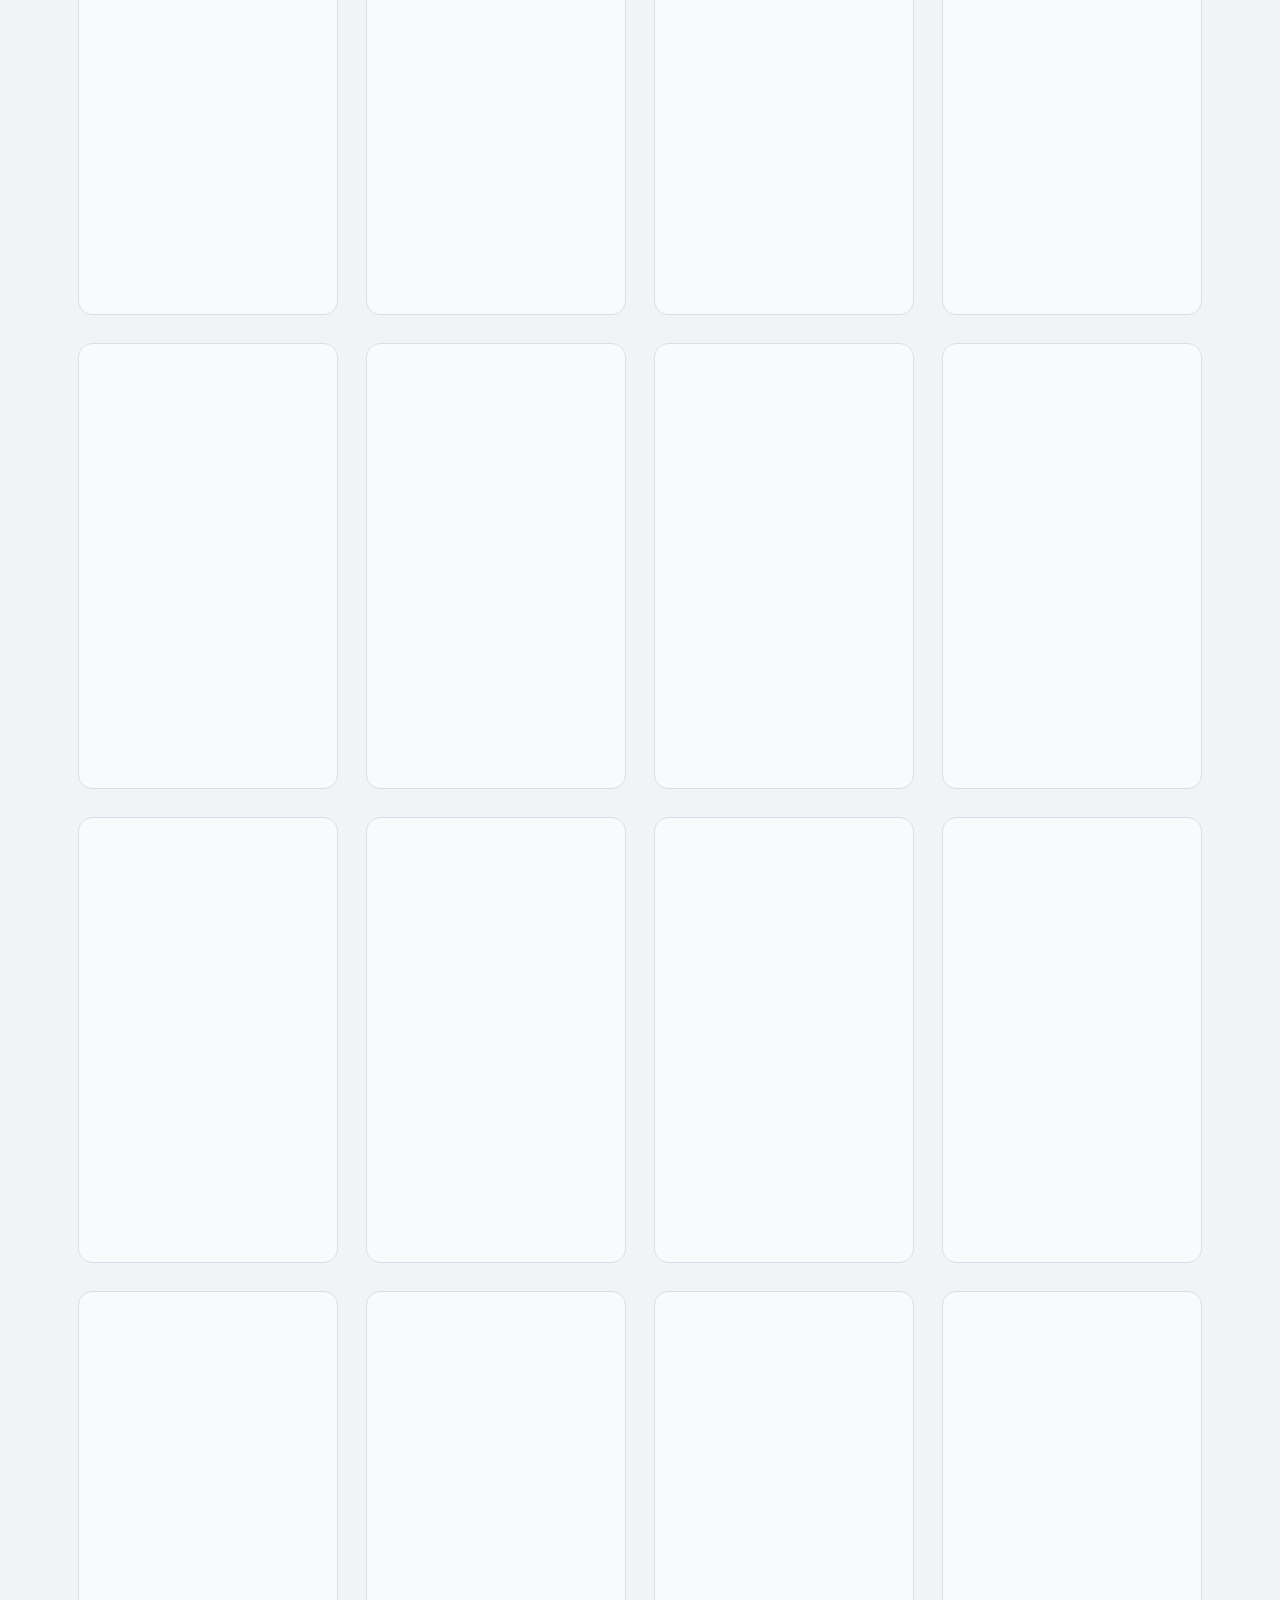
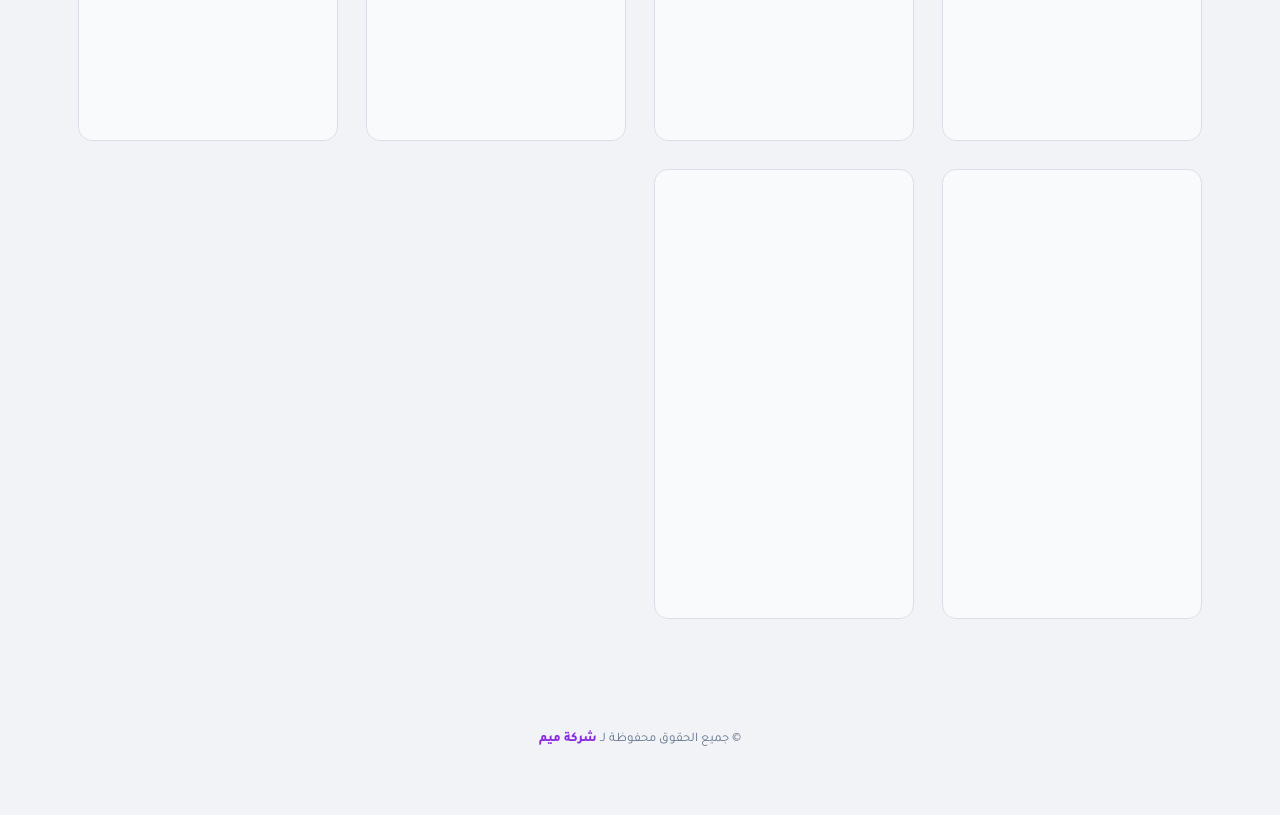
==== commit 536a37dc: "Update website" ====
--- a/index.html
+++ b/index.html
@@ -10,13 +10,60 @@
     href="https://fonts.googleapis.com/css2?family=Amiri:wght@400;700&family=Tajawal:wght@400;500;700;900&display=swap"
     rel="stylesheet">
   <link rel="stylesheet" href="css/style.css">
+  <link rel="icon" href="images/logo.svg" type="image/svg+xml">
 </head>
 
 <body>
 
+  <div id="page-loader" class="page-loader" aria-hidden="true">
+    <div class="page-loader__mark">
+      <svg viewBox="0 0 40 46" xmlns="http://www.w3.org/2000/svg">
+        <defs>
+          <linearGradient id="loaderGrad" x1="0%" y1="0%" x2="100%" y2="100%">
+            <stop offset="0%" stop-color="#4f46e5"/>
+            <stop offset="55%" stop-color="#7c3aed"/>
+            <stop offset="100%" stop-color="#c9a227"/>
+          </linearGradient>
+        </defs>
+        <path d="M20,2 L36,9 L36,22 C36,33 29,41 20,44 C11,41 4,33 4,22 L4,9 Z" fill="url(#loaderGrad)" stroke="#c9a227" stroke-width="0.6"/>
+        <text x="20" y="27" text-anchor="middle" font-family="Amiri, serif" font-weight="700" font-size="19" fill="#f8fafc">م</text>
+      </svg>
+    </div>
+    <p class="page-loader__text">دروع التكريم</p>
+  </div>
+
   <div class="floaters" id="floaters"></div>
 
-  <section class="hero">
+  <header class="site-header">
+    <a class="brand" href="#top">
+      <svg class="brand-mark" viewBox="0 0 40 46" xmlns="http://www.w3.org/2000/svg" aria-hidden="true">
+        <defs>
+          <linearGradient id="brandGrad" x1="0%" y1="0%" x2="100%" y2="100%">
+            <stop offset="0%" stop-color="#4f46e5"/>
+            <stop offset="55%" stop-color="#7c3aed"/>
+            <stop offset="100%" stop-color="#c9a227"/>
+          </linearGradient>
+        </defs>
+        <path d="M20,2 L36,9 L36,22 C36,33 29,41 20,44 C11,41 4,33 4,22 L4,9 Z" fill="url(#brandGrad)" stroke="#c9a227" stroke-width="0.6"/>
+        <text x="20" y="27" text-anchor="middle" font-family="Amiri, serif" font-weight="700" font-size="19" fill="#f8fafc">م</text>
+      </svg>
+      <span class="brand-name">شركة ميم</span>
+    </a>
+
+    <a class="header-contact" id="header-contact" href="#">
+      <span class="header-contact__icon" aria-hidden="true">
+        <svg viewBox="0 0 24 24" fill="none" stroke="currentColor" stroke-width="2" stroke-linecap="round" stroke-linejoin="round">
+          <path d="M22 16.92v3a2 2 0 0 1-2.18 2 19.86 19.86 0 0 1-8.63-3.07 19.5 19.5 0 0 1-6-6 19.86 19.86 0 0 1-3.07-8.67A2 2 0 0 1 4.11 2h3a2 2 0 0 1 2 1.72c.127.96.361 1.903.7 2.81a2 2 0 0 1-.45 2.11L8.09 9.91a16 16 0 0 0 6 6l1.27-1.27a2 2 0 0 1 2.11-.45c.907.339 1.85.573 2.81.7A2 2 0 0 1 22 16.92z"/>
+        </svg>
+      </span>
+      <span class="header-contact__text">
+        <strong id="header-contact-name">محمد رضا</strong>
+        <span id="header-contact-phone"></span>
+      </span>
+    </a>
+  </header>
+
+  <section class="hero" id="top">
     <div class="hero-copy">
       <p class="kicker">مجموعة الدروع الفاخرة</p>
       <h1>نحتفي<br><span>بكل إنجاز</span></h1>
@@ -28,20 +75,20 @@
     </div>
     <div class="hero-stack" aria-label="نماذج من مجموعة الدروع التكريمية">
       <figure class="hero-card hero-card--back-left" tabindex="0">
-        <img src="images/acrylic-2.jpg" alt="درع أكريليك محفور" loading="eager">
+        <img src="images/acrylic-2.webp" alt="درع أكريليك محفور" loading="lazy" decoding="async">
       </figure>
       <figure class="hero-card hero-card--back-right" tabindex="0">
-        <img src="images/gold-4.jpg" alt="درع ذهبي ملكي" loading="eager">
+        <img src="images/gold-4.webp" alt="درع ذهبي ملكي" loading="lazy" decoding="async">
       </figure>
       <figure class="hero-card hero-card--middle-left" tabindex="0">
-        <img src="images/crystal-7.jpg" alt="درع كريستالي" loading="eager">
+        <img src="images/crystal-7.webp" alt="درع كريستالي" loading="lazy" decoding="async">
       </figure>
       <figure class="hero-card hero-card--middle-right" tabindex="0">
-        <img src="images/acrylic-4.jpg" alt="لوحة أكريليك للتقدير" loading="eager">
+        <img src="images/acrylic-4.webp" alt="لوحة أكريليك للتقدير" loading="lazy" decoding="async">
       </figure>
       <figure class="hero-card hero-card--front" tabindex="0">
         <span class="hero-featured__label">FEATURED PIECE</span>
-        <img src="images/crystal-1.jpg" alt="درع تكريمي كريستالي مميز" fetchpriority="high">
+        <img src="images/crystal-1.webp" alt="درع تكريمي كريستالي مميز" fetchpriority="high" decoding="async">
       </figure>
     </div>
   </section>
@@ -57,9 +104,12 @@
     <div class="product-modal__backdrop" data-modal-close></div>
     <section class="product-modal__dialog" role="dialog" aria-modal="true" aria-labelledby="modal-product-name">
       <button class="product-modal__close" type="button" aria-label="إغلاق" data-modal-close>&times;</button>
+      <button class="product-modal__nav product-modal__nav--prev" type="button" id="modal-prev" aria-label="المنتج السابق">‹</button>
+      <button class="product-modal__nav product-modal__nav--next" type="button" id="modal-next" aria-label="المنتج التالي">›</button>
       <img class="product-modal__image" id="modal-product-image" alt="">
       <div class="product-modal__content">
         <p class="product-modal__material" id="modal-product-material"></p>
+        <p class="product-modal__counter" id="modal-product-counter"></p>
         <h2 id="modal-product-name"></h2>
         <p class="product-modal__code" id="modal-product-code"></p>
         <a class="product-modal__whatsapp" id="modal-product-whatsapp" target="_blank" rel="noopener noreferrer">
@@ -74,7 +124,7 @@
   </button>
 
   <footer>
-    <p>© جميع الحقوق محفوظة لـ <span id="account-name">محمد رضا شركه ميم </span></p>
+    <p>© جميع الحقوق محفوظة لـ <span id="account-name" style="color: blueviolet; font-weight: 800;">محمد رضا شركه ميم </span></p>
   </footer>
   <script src="js/script.js"></script>
 </body>
--- a/css/style.css
+++ b/css/style.css
@@ -12,9 +12,10 @@
   --metal:#c4c9cd;
   --metal-lo:#868c92;
 }
+
 *{box-sizing:border-box;}
-html{scroll-behavior:smooth;}
-html,body{margin:0;padding:0;}
+html{scroll-behavior:smooth; overflow-x:hidden;}
+html,body{margin:0;padding:0; width:100%; max-width:100%;}
 body{
   background:
     radial-gradient(ellipse 900px 460px at 50% -8%, rgba(79,70,229,.07), transparent 62%),
@@ -25,6 +26,124 @@
   min-height:100vh;
   overflow-x:hidden;
   position:relative;
+}
+a{color:inherit; text-decoration:none;}
+
+/* ---------- Page loader ---------- */
+.page-loader{
+  position:fixed;
+  inset:0;
+  z-index:200;
+  display:flex;
+  flex-direction:column;
+  align-items:center;
+  justify-content:center;
+  gap:16px;
+  background:var(--stage);
+  transition:opacity .5s ease;
+}
+.page-loader.is-hidden{
+  opacity:0;
+  pointer-events:none;
+}
+.page-loader__mark{
+  width:56px;
+  height:64px;
+  animation:loaderPulse 1.1s ease-in-out infinite;
+}
+.page-loader__mark svg{ width:100%; height:100%; display:block; }
+.page-loader__text{
+  font-family:'Amiri', serif;
+  font-size:15px;
+  color:var(--muted);
+  letter-spacing:.02em;
+}
+@keyframes loaderPulse{
+  0%, 100%{ transform:scale(.92); opacity:.75; }
+  50%{ transform:scale(1); opacity:1; }
+}
+@media (prefers-reduced-motion: reduce){
+  .page-loader__mark{ animation:none; }
+}
+
+/* ---------- Header / logo ---------- */
+.site-header{
+  position:relative;
+  z-index:2;
+  max-width:1180px;
+  margin:0 auto;
+  padding:22px 28px 0;
+  display:flex;
+  align-items:center;
+  justify-content:space-between;
+  gap:16px;
+  flex-wrap:wrap;
+}
+.brand{
+  display:inline-flex;
+  align-items:center;
+  gap:10px;
+  text-decoration:none;
+  color:var(--ink);
+}
+.brand-mark{
+  width:32px;
+  height:37px;
+  flex:none;
+}
+.brand-name{
+  font-family:'Amiri', serif;
+  font-weight:700;
+  font-size:18px;
+  letter-spacing:.01em;
+}
+
+.header-contact{
+  display:inline-flex;
+  align-items:center;
+  gap:10px;
+  text-decoration:none;
+  color:var(--ink);
+  padding:8px 14px 8px 8px;
+  border:1px solid var(--panel-edge);
+  border-radius:999px;
+  background:var(--panel);
+  transition:border-color .2s ease, transform .15s ease, box-shadow .2s ease;
+}
+.header-contact:hover,
+.header-contact:focus-visible{
+  border-color:var(--teal);
+  transform:translateY(-1px);
+  box-shadow:0 8px 18px rgba(79,70,229,.14);
+}
+.header-contact__icon{
+  display:flex;
+  align-items:center;
+  justify-content:center;
+  width:32px;
+  height:32px;
+  border-radius:50%;
+  flex:none;
+  color:#fff;
+  background:linear-gradient(135deg, var(--teal), var(--plum));
+}
+.header-contact__icon svg{ width:15px; height:15px; }
+.header-contact__text{
+  display:flex;
+  flex-direction:column;
+  line-height:1.35;
+  text-align:right;
+}
+.header-contact__text strong{
+  font-size:13px;
+  font-weight:700;
+  color:var(--ink);
+}
+.header-contact__text span{
+  font-size:12px;
+  color:var(--muted);
+  direction:ltr;
+  unicode-bidi:isolate;
 }
 
 /* ---------- Floating ambient shapes ---------- */
@@ -449,6 +568,8 @@
     max-height .35s ease, margin .35s ease, padding .35s ease;
   transition-delay:var(--d, 0s);
   will-change:transform;
+  content-visibility:auto;
+  contain-intrinsic-size:520px;
 }
 .card.in-view{
   opacity:1;
@@ -573,10 +694,10 @@
   display:inline-flex;
   align-items:center;
   justify-content:center;
-  gap:6px;
-  min-width:82px;
-  height:32px;
-  padding:0 11px;
+  gap:7px;
+  min-width:86px;
+  height:34px;
+  padding:0 13px;
   border-radius:999px;
   color:#ffffff;
   background:linear-gradient(135deg, #2ec76d, #1aa854);
@@ -598,14 +719,15 @@
 }
 
 .wa-button svg{
-  width:16px;
-  height:16px;
+  width:17px;
+  height:17px;
   display:block;
+  flex:none;
 }
 
 .wa-button span{
   font-family:'Tajawal', sans-serif;
-  font-size:11px;
+  font-size:12px;
   font-weight:700;
   line-height:1;
 }
@@ -689,6 +811,40 @@
   border-radius:12px;
   object-fit:contain;
   background:linear-gradient(135deg, var(--metal-hi), #e2e4de);
+  transition:opacity .25s ease;
+}
+.product-modal__image.is-loading{
+  opacity:0;
+}
+.product-modal__nav{
+  position:absolute;
+  top:50%;
+  transform:translateY(-50%);
+  z-index:2;
+  width:40px;
+  height:40px;
+  border:1px solid var(--panel-edge);
+  border-radius:50%;
+  background:rgba(251,251,248,.92);
+  color:var(--ink);
+  font-size:18px;
+  cursor:pointer;
+  display:flex;
+  align-items:center;
+  justify-content:center;
+  transition:background .2s ease, transform .2s ease;
+}
+.product-modal__nav:hover,
+.product-modal__nav:focus-visible{
+  background:#fff;
+  transform:translateY(-50%) scale(1.08);
+}
+.product-modal__nav--prev{ inset-inline-start:12px; }
+.product-modal__nav--next{ inset-inline-end:12px; }
+.product-modal__counter{
+  margin:0 0 10px;
+  font-size:12px;
+  color:var(--muted);
 }
 .product-modal__content{
   text-align:right;
@@ -744,6 +900,29 @@
 }
 
 @media (max-width: 500px) {
+    .site-header{
+      padding:16px 18px 0;
+    }
+    .brand-name{
+      font-size:15px;
+    }
+    .header-contact{
+      padding:6px 10px 6px 6px;
+    }
+    .header-contact__icon{
+      width:28px;
+      height:28px;
+    }
+    .header-contact__icon svg{ width:13px; height:13px; }
+    .header-contact__text strong{ font-size:12px; }
+    .header-contact__text span{ font-size:11px; }
+    .floaters{
+      display:none;
+    }
+    .filter-bar{
+      backdrop-filter:none;
+      -webkit-backdrop-filter:none;
+    }
     .product-modal{
       padding:14px;
     }
@@ -767,6 +946,12 @@
     }
     .product-modal__whatsapp{
       width:100%;
+    }
+    .product-modal__nav{
+      width:34px;
+      height:34px;
+      font-size:15px;
+      top:26vh;
     }
     .chip {
         appearance: none;
@@ -774,9 +959,9 @@
         background: var(--panel);
         color: var(--muted);
         font-family: 'Tajawal', sans-serif;
-        font-size: 6.5px;
-        font-weight: 800;
-        padding: 5px 5px;
+        font-size: 12px;
+        font-weight: 700;
+        padding: 8px 14px;
         border-radius: 999px;
         cursor: pointer;
         position: relative;
@@ -791,7 +976,7 @@
       inset: 0;
       width: 100%;
       height: 100%;
-      object-fit: fill;
+      object-fit: cover;
       transition: transform .5s ease;
     }
     .hero {
@@ -873,4 +1058,4 @@
       width:38px;
       height:38px;
     }
-}
+}
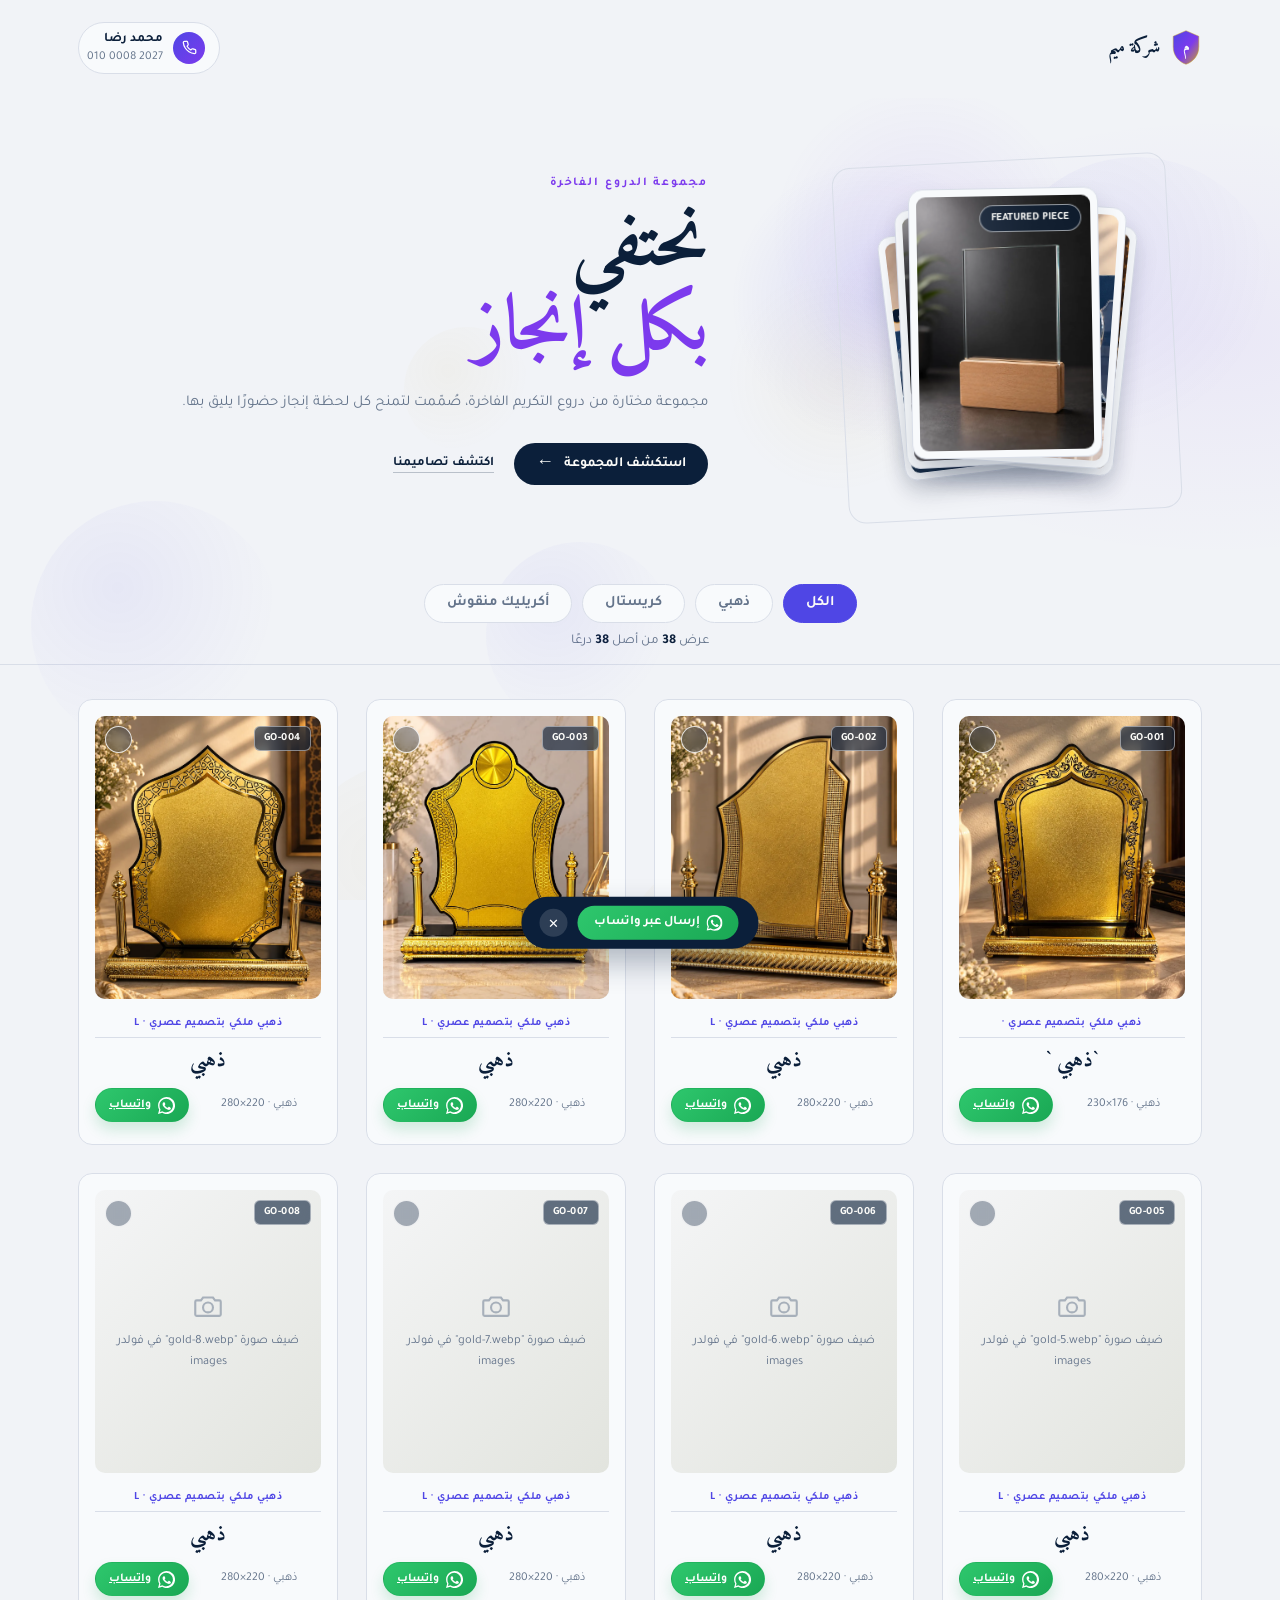
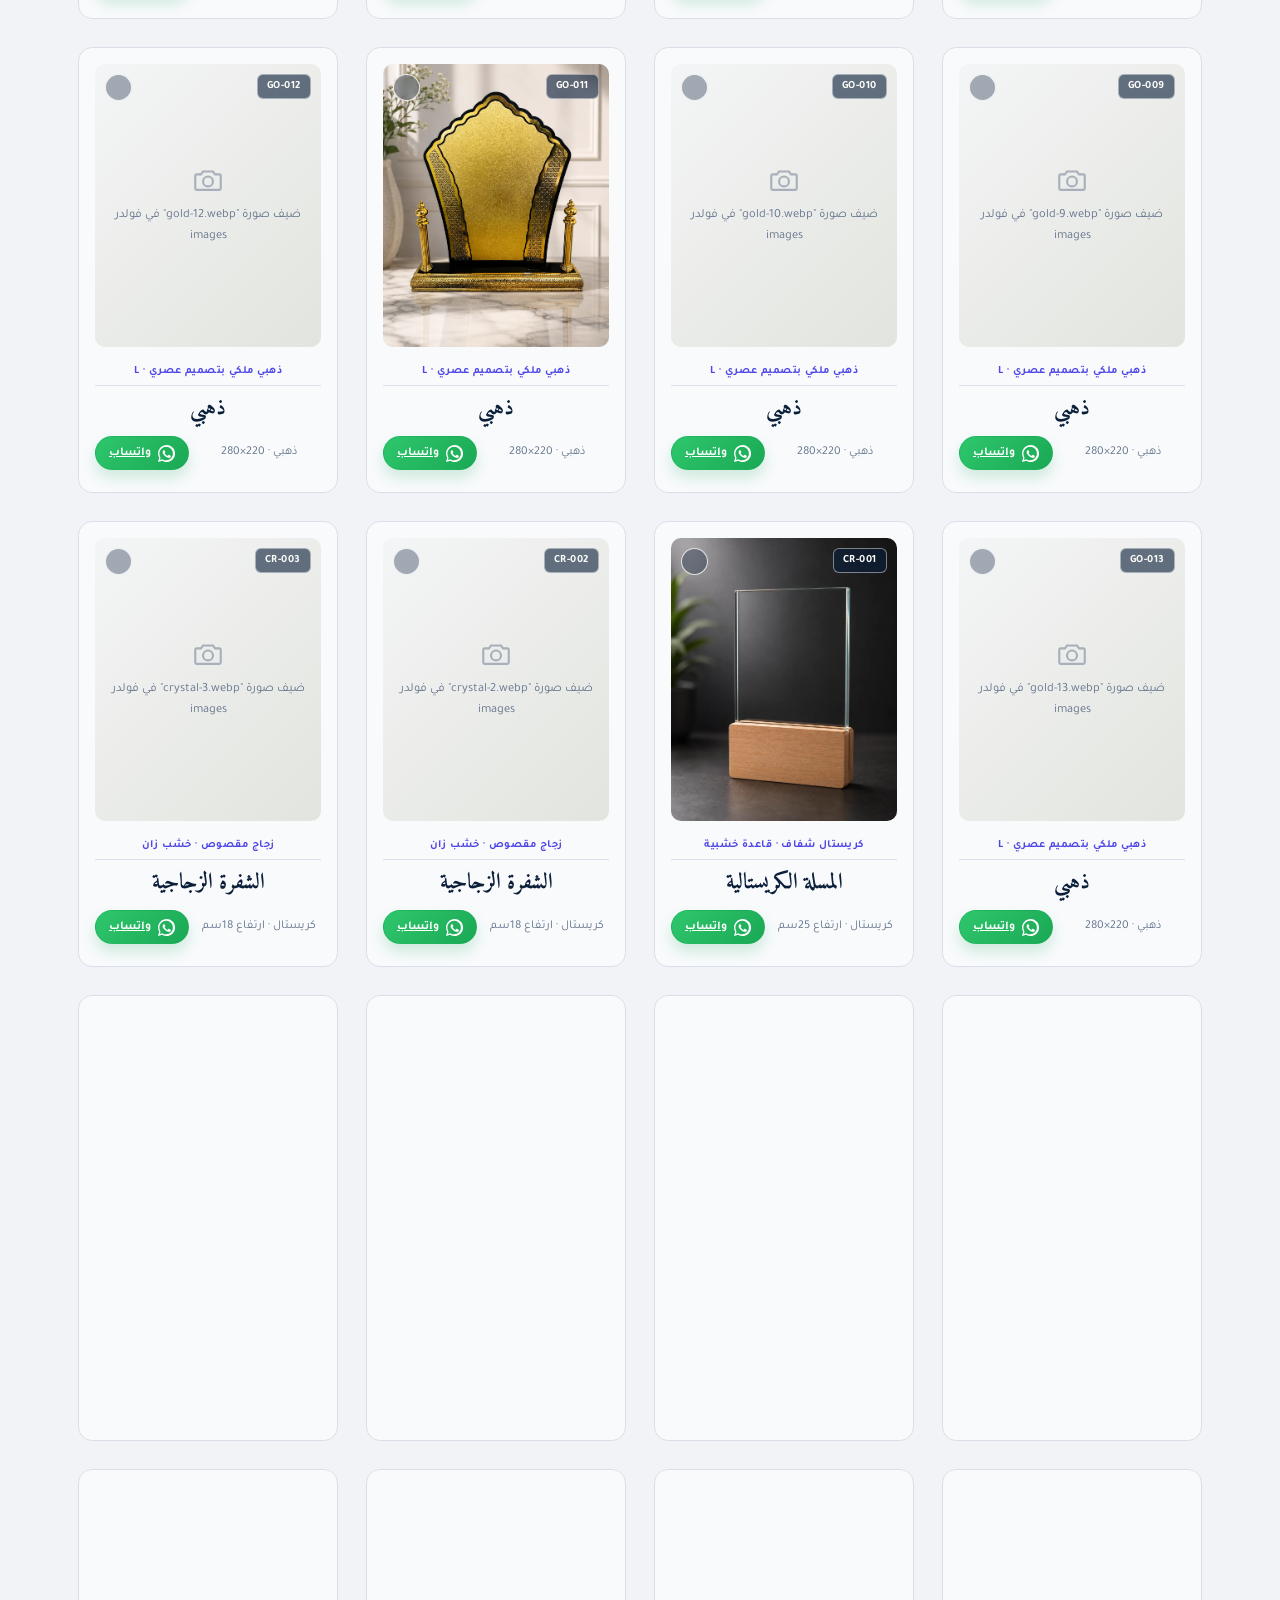
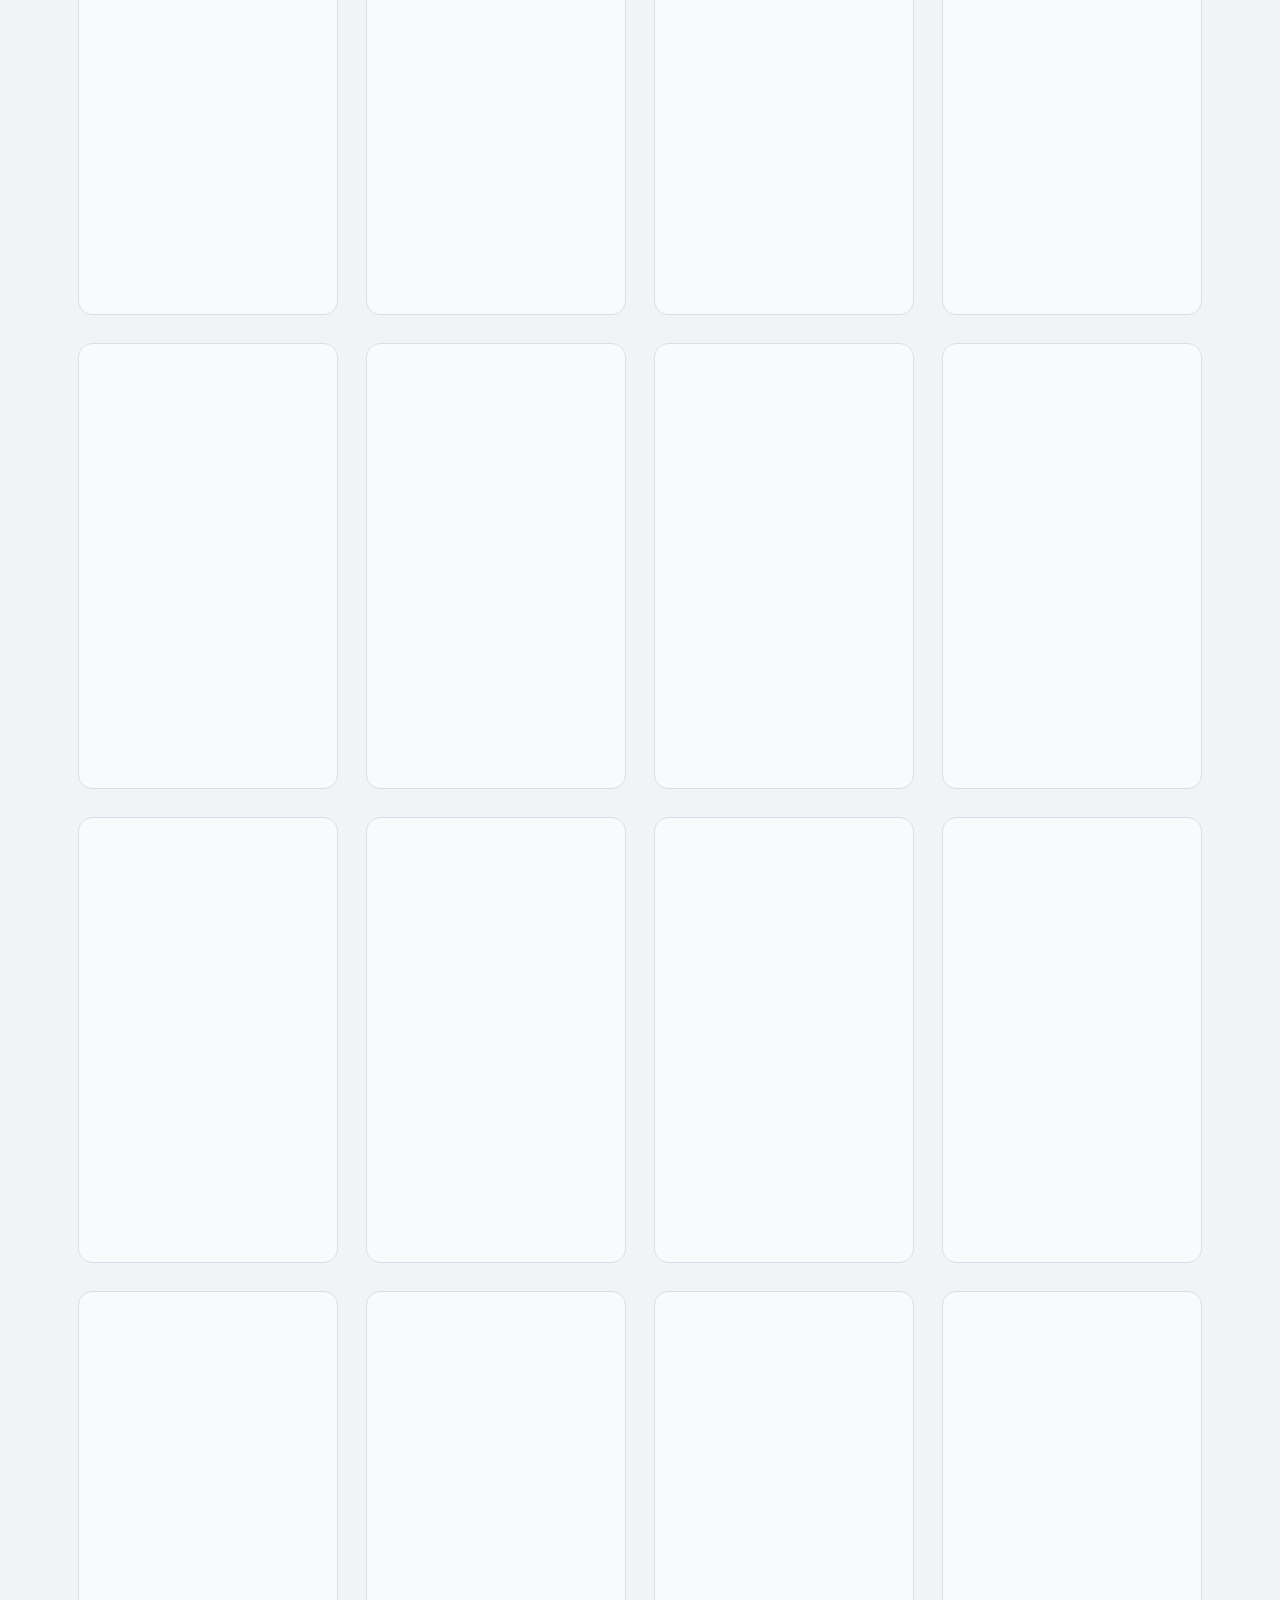
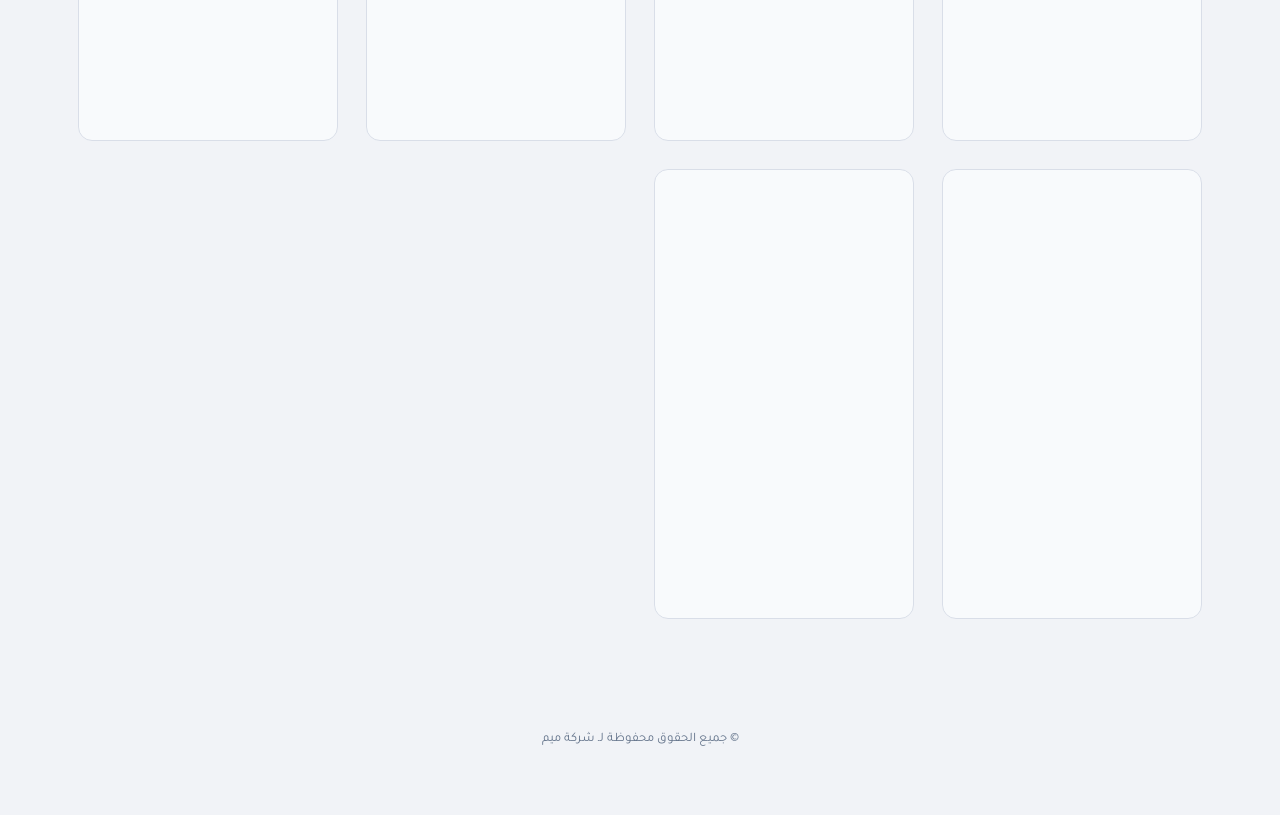
==== commit 75a5285c: "add select more than one  prodact ." ====
--- a/index.html
+++ b/index.html
@@ -93,9 +93,11 @@
     </div>
   </section>
 
-  <div class="filter-bar">
-    <nav class="filters" id="filters"></nav>
-    <p class="count" id="count"></p>
+  <div class="filter-bar-slot">
+    <div class="filter-bar">
+      <nav class="filters" id="filters"></nav>
+      <p class="count" id="count"></p>
+    </div>
   </div>
 
   <main class="grid" id="grid"></main>
@@ -104,6 +106,11 @@
     <div class="product-modal__backdrop" data-modal-close></div>
     <section class="product-modal__dialog" role="dialog" aria-modal="true" aria-labelledby="modal-product-name">
       <button class="product-modal__close" type="button" aria-label="إغلاق" data-modal-close>&times;</button>
+      <button class="select-toggle select-toggle--modal" type="button" id="modal-select-toggle" aria-label="تحديد هذا المنتج للإرسال">
+        <svg viewBox="0 0 24 24" fill="none" stroke="currentColor" stroke-width="3" stroke-linecap="round" stroke-linejoin="round">
+          <polyline points="20 6 9 17 4 12"/>
+        </svg>
+      </button>
       <button class="product-modal__nav product-modal__nav--prev" type="button" id="modal-prev" aria-label="المنتج السابق">‹</button>
       <button class="product-modal__nav product-modal__nav--next" type="button" id="modal-next" aria-label="المنتج التالي">›</button>
       <img class="product-modal__image" id="modal-product-image" alt="">
@@ -123,8 +130,19 @@
     <span aria-hidden="true">↑</span>
   </button>
 
+  <div class="bulk-bar" id="bulk-bar" hidden>
+    <span class="bulk-bar__count" id="bulk-bar-count"></span>
+    <button class="bulk-bar__send" id="bulk-bar-send" type="button">
+      <svg viewBox="0 0 24 24" aria-hidden="true" focusable="false">
+        <path d="M20.52 3.48A11.92 11.92 0 0 0 12.09 0C5.5 0 .12 5.38.12 12.02c0 2.12.55 4.18 1.6 5.99L0 24l6.15-1.61a11.98 11.98 0 0 0 5.94 1.8h.01c6.58 0 11.97-5.38 11.97-12.02 0-3.2-1.24-6.21-3.48-8.49Zm-8.43 18.46h-.01c-1.91 0-3.78-.51-5.41-1.48l-.39-.23-3.65.96.98-3.55-.25-.39A9.48 9.48 0 0 1 2.1 12.02c0-5.23 4.26-9.48 9.49-9.48a9.42 9.42 0 0 1 6.7 2.78 9.46 9.46 0 0 1 2.78 6.7c0 5.24-4.26 9.48-9.49 9.48Zm5.21-7.1c-.28-.14-1.67-.82-1.93-.92-.26-.1-.45-.14-.63.14-.18.28-.71.92-.87 1.11-.16.18-.32.2-.6.07-.28-.14-1.18-.43-2.25-1.39-.83-.74-1.39-1.65-1.55-1.93-.16-.28-.02-.43.12-.57.13-.13.28-.33.42-.5.14-.17.18-.29.28-.48.09-.19.05-.36-.02-.5-.07-.14-.63-1.52-.86-2.08-.22-.55-.45-.47-.63-.48l-.54-.01c-.18 0-.48.07-.73.36-.25.29-1 1-1 2.45s1.03 2.84 1.17 3.04c.14.2 2.02 3.08 4.9 4.32.68.29 1.22.46 1.64.59.69.22 1.32.19 1.81.11.55-.08 1.67-.68 1.9-1.34.23-.66.23-1.23.16-1.35-.07-.12-.26-.2-.54-.34Z" fill="currentColor"/>
+      </svg>
+      <span>إرسال عبر واتساب</span>
+    </button>
+    <button class="bulk-bar__clear" id="bulk-bar-clear" type="button" aria-label="إلغاء التحديد">✕</button>
+  </div>
+
   <footer>
-    <p>© جميع الحقوق محفوظة لـ <span id="account-name" style="color: blueviolet; font-weight: 800;">محمد رضا شركه ميم </span></p>
+    <p>© جميع الحقوق محفوظة لـ <span id="account-name">محمد رضا شركه ميم </span></p>
   </footer>
   <script src="js/script.js"></script>
 </body>
--- a/css/style.css
+++ b/css/style.css
@@ -12,9 +12,8 @@
   --metal:#c4c9cd;
   --metal-lo:#868c92;
 }
-
 *{box-sizing:border-box;}
-html{scroll-behavior:smooth; overflow-x:hidden;}
+/* html{scroll-behavior:smooth; overflow-x:hidden; overflow-y:auto;} */
 html,body{margin:0;padding:0; width:100%; max-width:100%;}
 body{
   background:
@@ -27,7 +26,6 @@
   overflow-x:hidden;
   position:relative;
 }
-a{color:inherit; text-decoration:none;}
 
 /* ---------- Page loader ---------- */
 .page-loader{
@@ -475,20 +473,32 @@
   }
 }
 
-/* ---------- Sticky filter bar ---------- */
+/* ---------- Scroll-triggered filter bar ---------- */
 .filter-bar{
-  position:sticky;
-  top:0;
-  z-index:10;
-  background:rgba(248,250,252,.88);
-  backdrop-filter:blur(10px);
-  -webkit-backdrop-filter:blur(10px);
+  position:static;
+  background:transparent;
   border-bottom:1px solid var(--panel-edge);
   padding:16px 0 14px;
-  transition:box-shadow .3s ease;
-}
-.filter-bar.stuck{
-  box-shadow:0 8px 20px rgba(36,40,32,.08);
+}
+.filter-bar.is-fixed{
+  position:fixed;
+  top:0;
+  left:0;
+  z-index:999;
+  width:100%;
+  background:#0b1f3a;
+  color:#fff;
+  animation:filterBarEnter .3s ease both;
+}
+.filter-bar.is-fixed .count{
+  color:#fff;
+}
+.filter-bar.is-fixed .count b{
+  color:#fff;
+}
+@keyframes filterBarEnter{
+  from{opacity:0; transform:translateY(-100%);}
+  to{opacity:1; transform:translateY(0);}
 }
 .filters{
   max-width:1180px;
@@ -629,6 +639,139 @@
   background:rgba(11,31,58,.72);
   transform:translateY(-1px);
 }
+
+/* ---------- selection toggle (bulk WhatsApp send) ---------- */
+.select-toggle{
+  position:absolute;
+  top:10px;
+  inset-inline-end:10px;
+  z-index:2;
+  width:27px;
+  height:27px;
+  border-radius:50%;
+  border:1.5px solid rgba(255,255,255,.8);
+  background:rgba(11,31,58,.35);
+  backdrop-filter:blur(4px);
+  -webkit-backdrop-filter:blur(4px);
+  display:flex;
+  align-items:center;
+  justify-content:center;
+  cursor:pointer;
+  color:#fff;
+  padding:0;
+  transition:background .2s ease, border-color .2s ease, transform .15s ease;
+}
+.select-toggle:hover{
+  transform:scale(1.1);
+  border-color:#fff;
+}
+.select-toggle svg{
+  width:14px;
+  height:14px;
+  opacity:0;
+  transition:opacity .15s ease;
+}
+.select-toggle.is-selected{
+  background:var(--teal);
+  border-color:var(--teal);
+}
+.select-toggle.is-selected svg{
+  opacity:1;
+}
+.card.is-selected .thumb{
+  outline:2.5px solid var(--teal);
+  outline-offset:3px;
+}
+.select-toggle--modal{
+  position:absolute;
+  top:12px;
+  inset-inline-start:12px;
+  width:32px;
+  height:32px;
+  background:rgba(11,31,58,.4);
+}
+.select-toggle--modal svg{
+  width:16px;
+  height:16px;
+}
+
+/* ---------- bulk send bar ---------- */
+.bulk-bar{
+  position:fixed;
+  left:50%;
+  bottom:24px;
+  transform:translateX(-50%) translateY(140%);
+  z-index:25;
+  display:flex;
+  align-items:center;
+  gap:10px;
+  max-width:calc(100vw - 32px);
+  padding:9px 10px 9px 18px;
+  border-radius:999px;
+  background:var(--ink);
+  color:#fff;
+  box-shadow:0 14px 30px rgba(11,31,58,.3);
+  transition:transform .3s cubic-bezier(.2,.7,.3,1);
+}
+.bulk-bar.is-visible{
+  transform:translateX(-50%) translateY(0);
+}
+.bulk-bar__count{
+  font-size:13px;
+  font-weight:700;
+  white-space:nowrap;
+}
+.bulk-bar__send{
+  display:inline-flex;
+  align-items:center;
+  gap:7px;
+  padding:9px 16px;
+  border-radius:999px;
+  border:none;
+  background:linear-gradient(135deg, #2ec76d, #1aa854);
+  color:#fff;
+  font-family:'Tajawal', sans-serif;
+  font-size:13px;
+  font-weight:700;
+  white-space:nowrap;
+  cursor:pointer;
+  transition:transform .15s ease, filter .2s ease;
+}
+.bulk-bar__send svg{ width:16px; height:16px; flex:none; }
+.bulk-bar__send:hover{ transform:translateY(-1px); filter:brightness(1.05); }
+.bulk-bar__clear{
+  width:28px;
+  height:28px;
+  flex:none;
+  border-radius:50%;
+  border:none;
+  background:rgba(255,255,255,.14);
+  color:#fff;
+  font-size:13px;
+  cursor:pointer;
+  display:flex;
+  align-items:center;
+  justify-content:center;
+  transition:background .2s ease;
+}
+.bulk-bar__clear:hover{ background:rgba(255,255,255,.24); }
+
+body.has-bulk-bar .scroll-top{
+  bottom:88px;
+}
+@media (max-width:500px){
+  .bulk-bar{
+    gap:8px;
+    padding:8px 8px 8px 14px;
+  }
+  .bulk-bar__count{ font-size:12px; }
+  .bulk-bar__send{ padding:8px 12px; font-size:12px; }
+  .bulk-bar__send span{ display:none; }
+  body.has-bulk-bar .scroll-top{
+    bottom:78px;
+  }
+}
+
 .thumb .placeholder{
   position:absolute;
   inset:0;
@@ -918,10 +1061,6 @@
     .header-contact__text span{ font-size:11px; }
     .floaters{
       display:none;
-    }
-    .filter-bar{
-      backdrop-filter:none;
-      -webkit-backdrop-filter:none;
     }
     .product-modal{
       padding:14px;
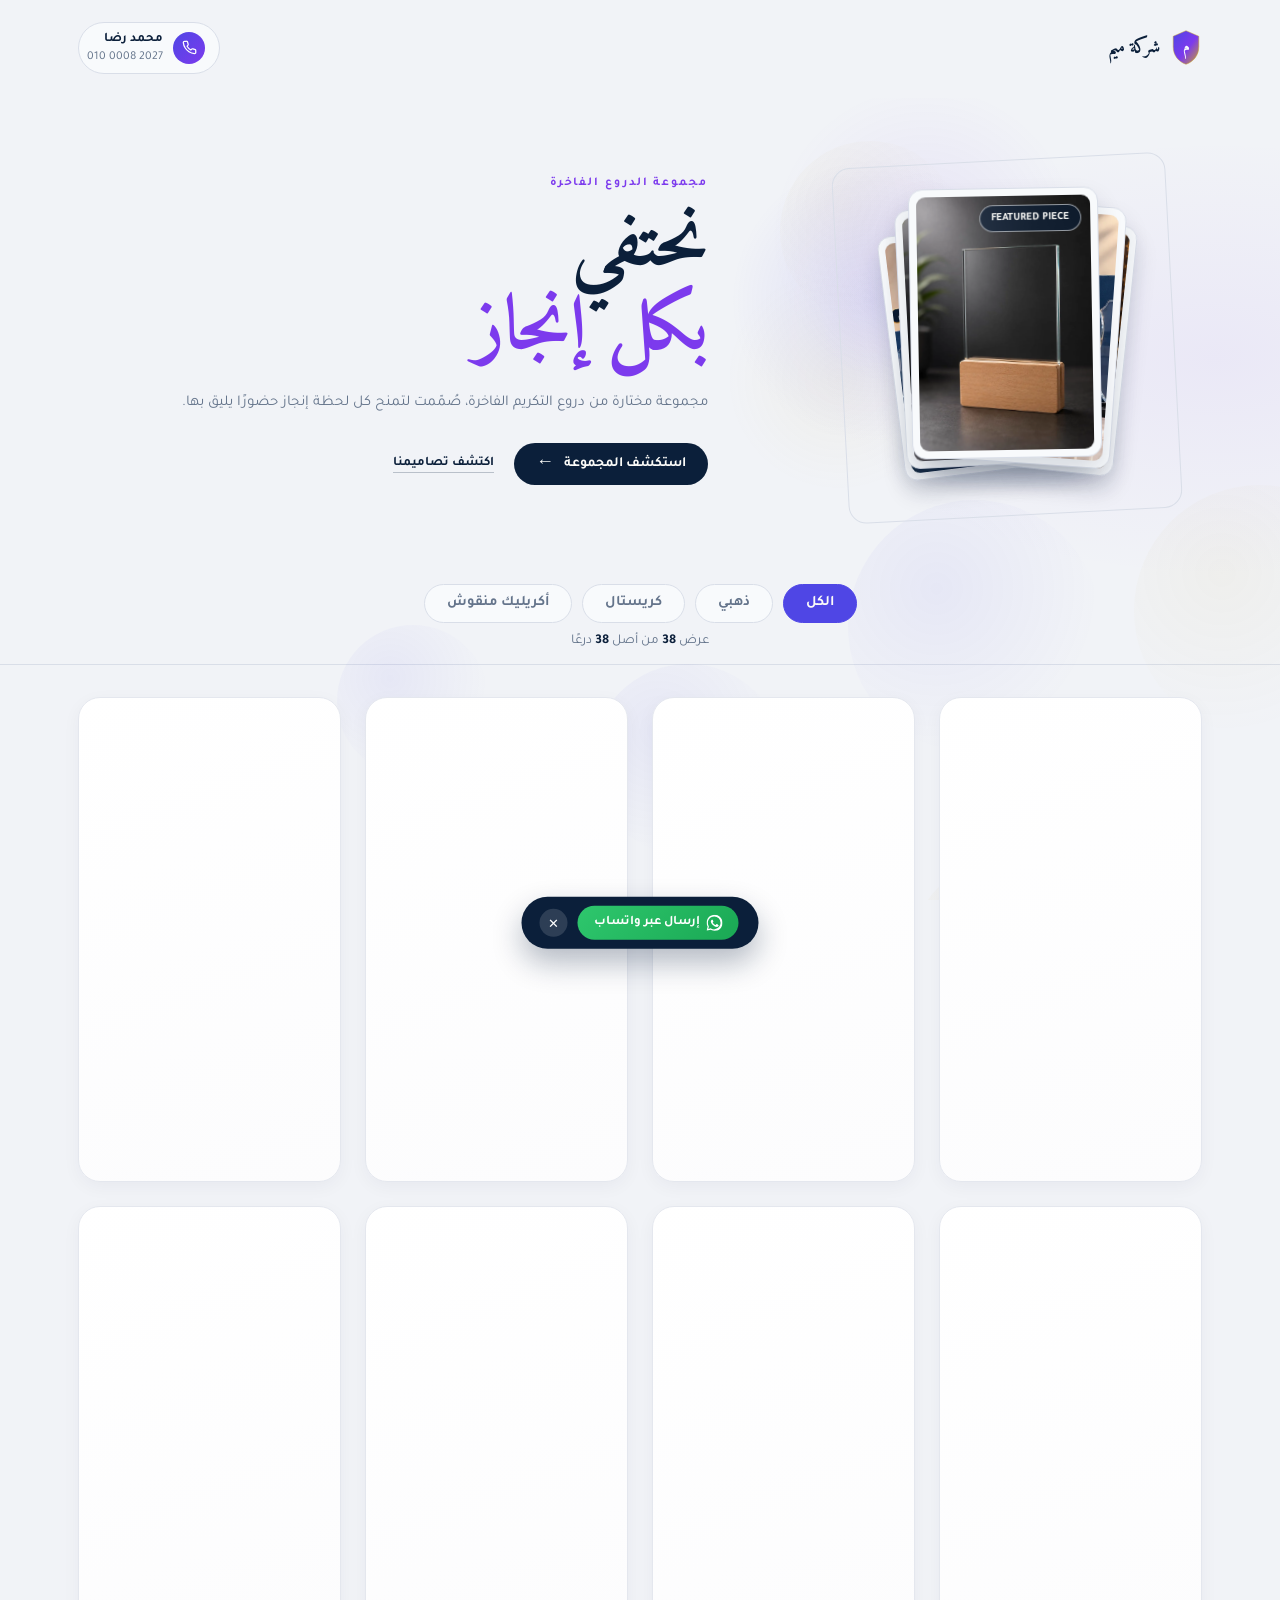
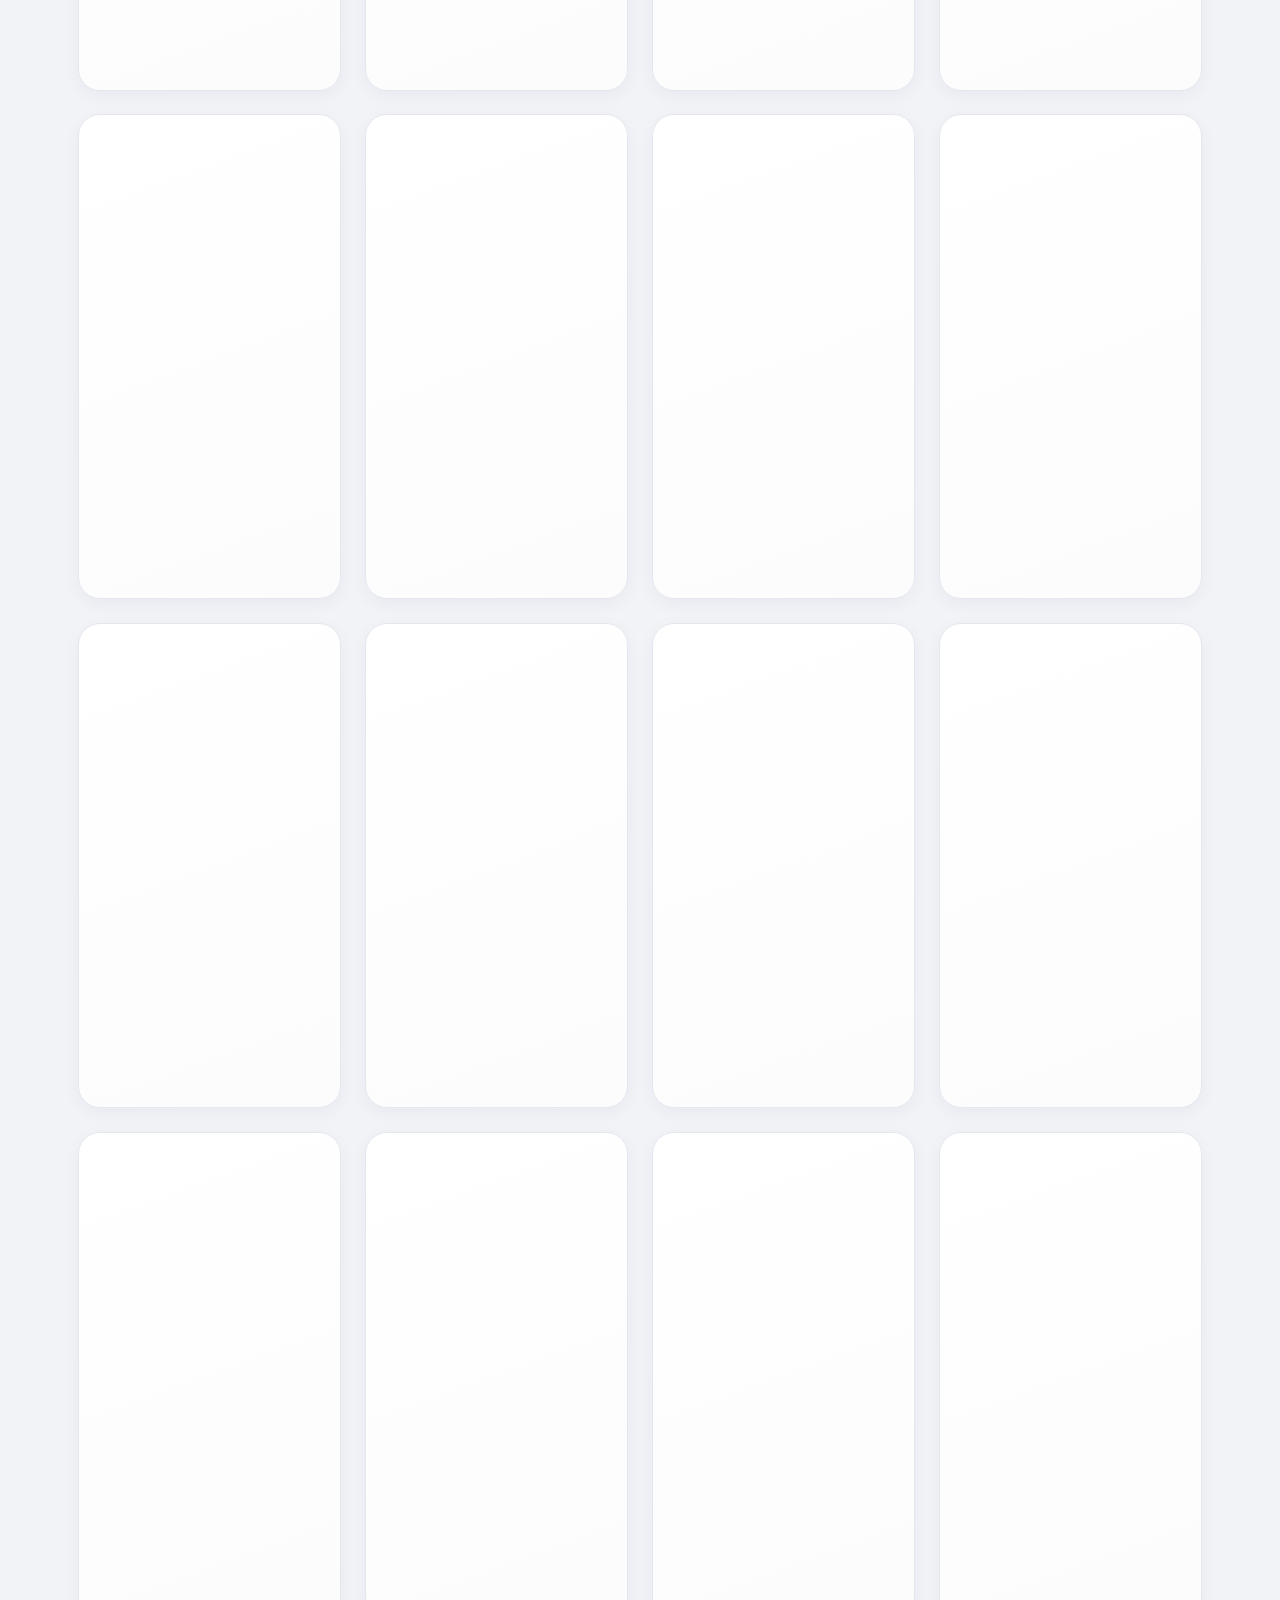
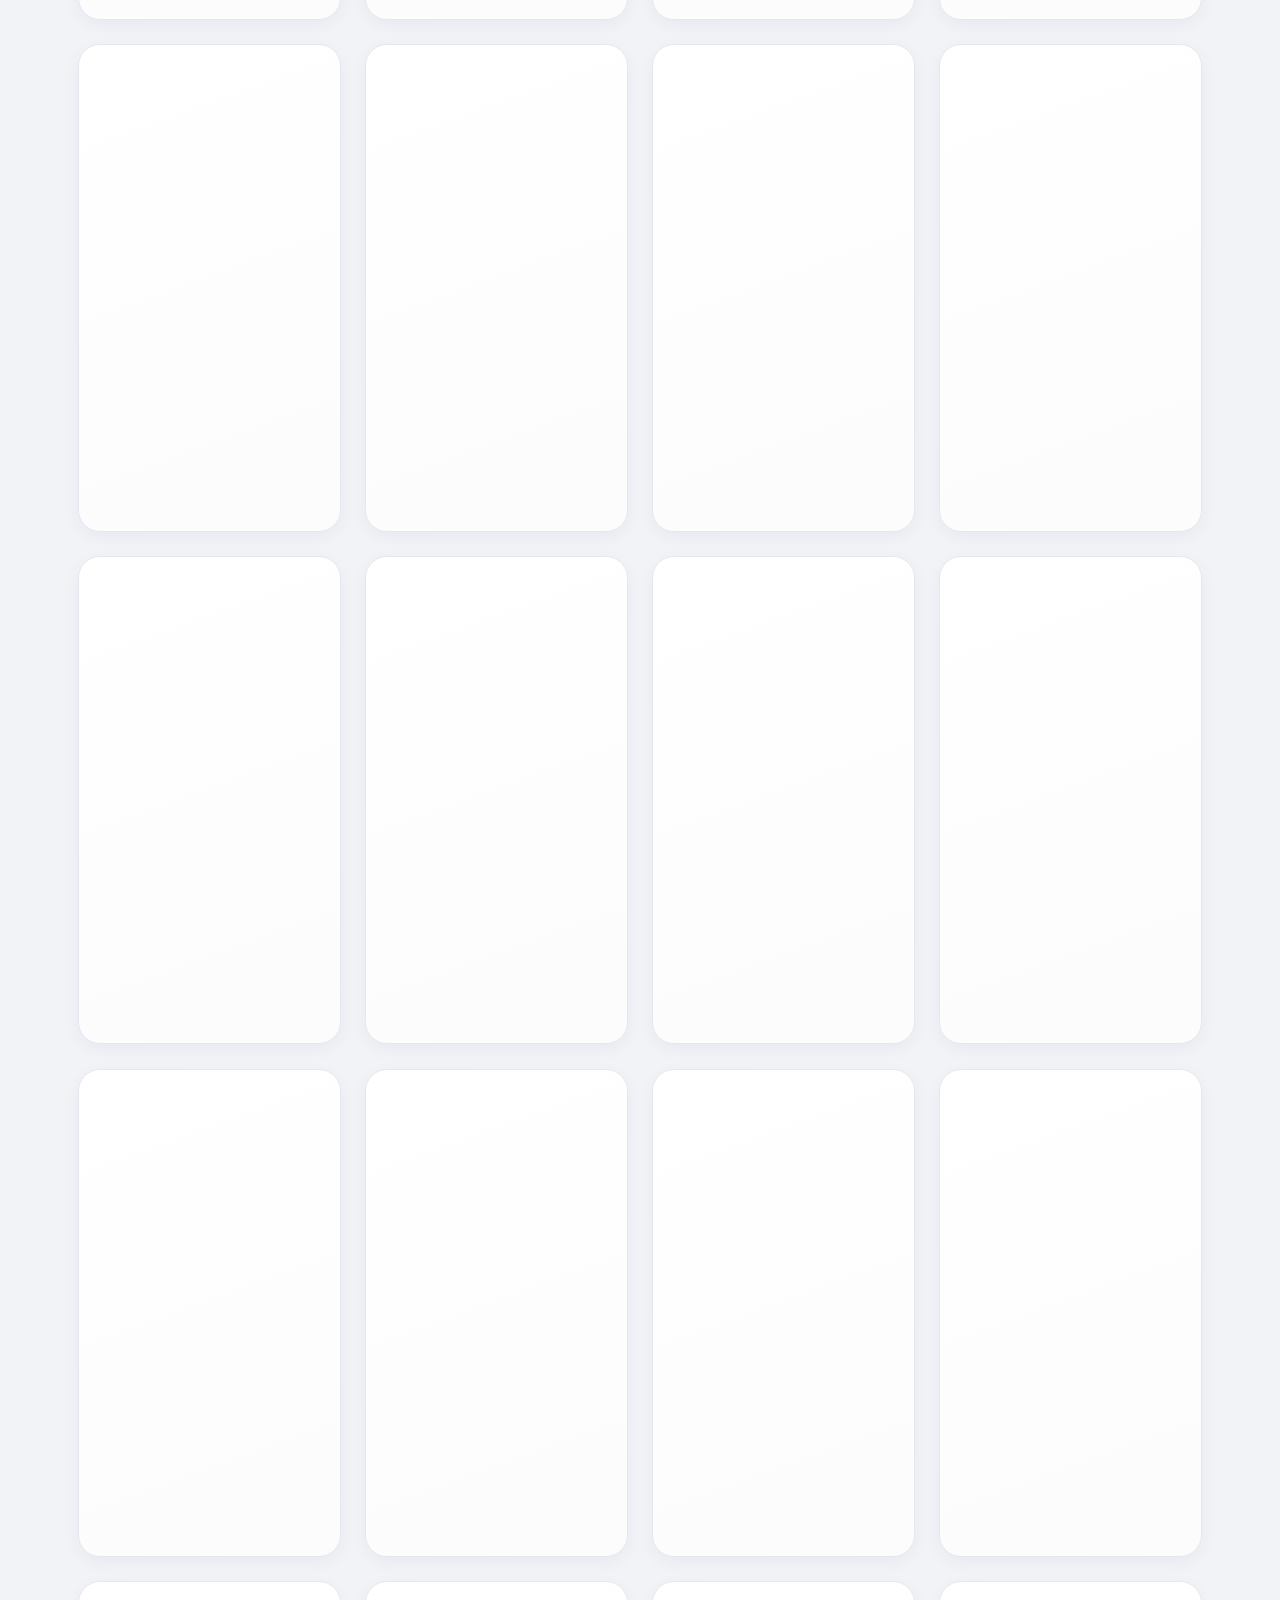
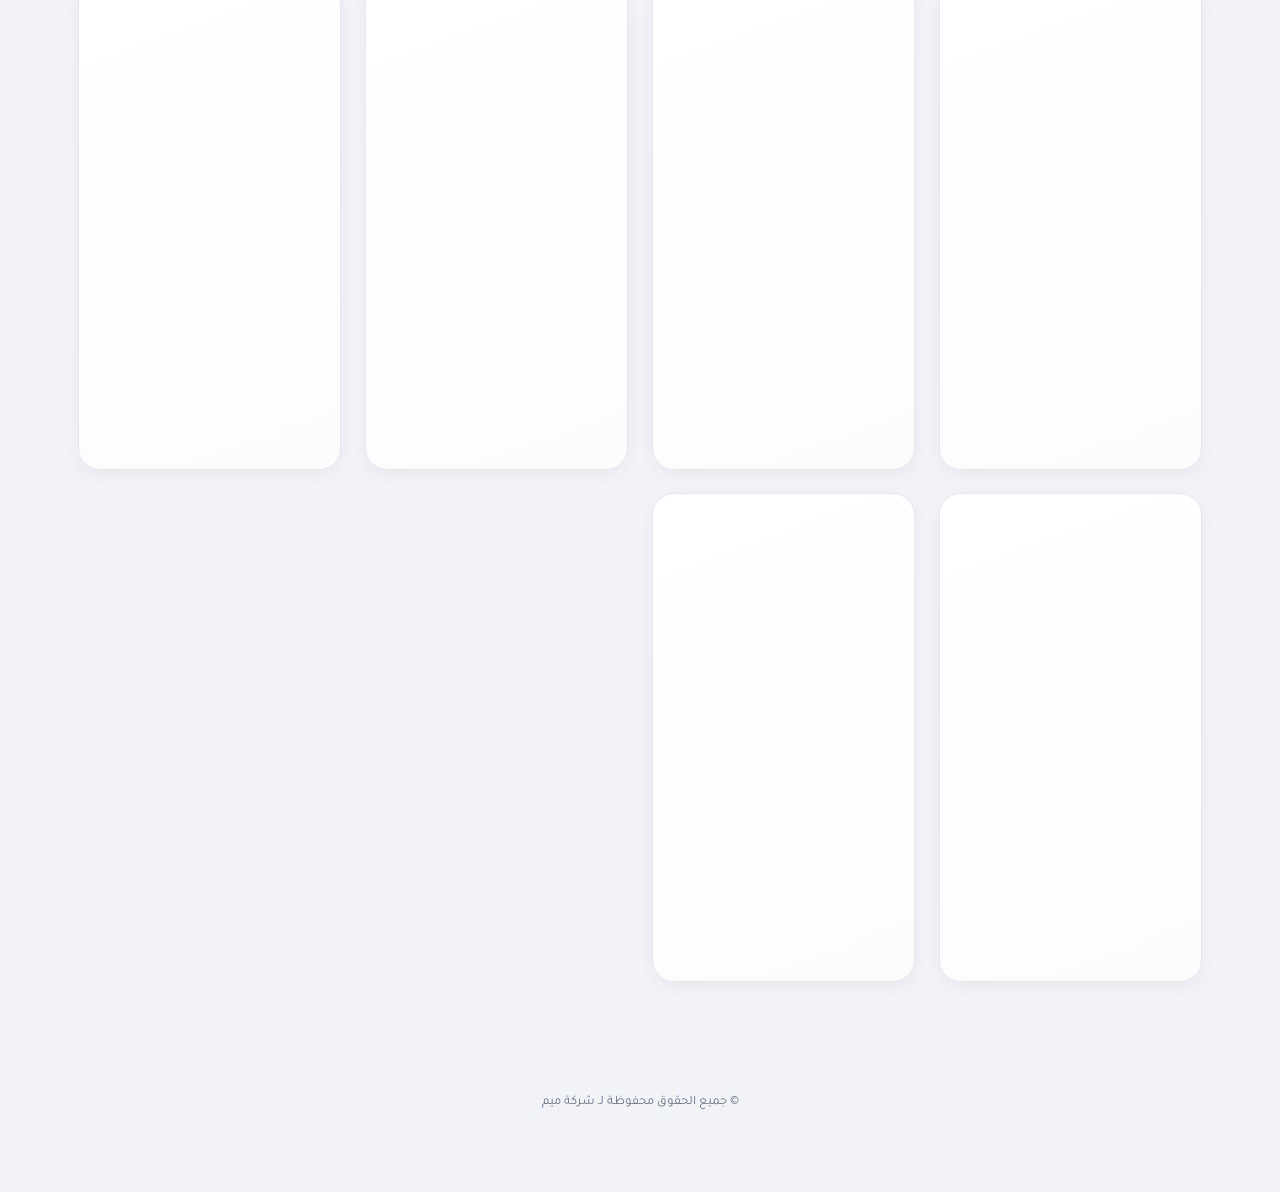
==== commit 7d7c7c65: "add number of prodect ." ====
--- a/index.html
+++ b/index.html
@@ -119,6 +119,7 @@
         <p class="product-modal__counter" id="modal-product-counter"></p>
         <h2 id="modal-product-name"></h2>
         <p class="product-modal__code" id="modal-product-code"></p>
+        <div id="modal-quantity-control"></div>
         <a class="product-modal__whatsapp" id="modal-product-whatsapp" target="_blank" rel="noopener noreferrer">
           تواصل عبر WhatsApp
         </a>
--- a/css/style.css
+++ b/css/style.css
@@ -26,6 +26,8 @@
   overflow-x:hidden;
   position:relative;
 }
+
+a{ color:inherit; text-decoration:none; }
 
 /* ---------- Page loader ---------- */
 .page-loader{
@@ -552,32 +554,32 @@
   z-index:1;
   max-width:1180px;
   margin:0 auto;
-  padding:34px 28px 100px;
+  padding:32px 28px 100px;
   display:grid;
   grid-template-columns:repeat(auto-fill, minmax(260px, 1fr));
-  gap:28px;
+  gap:24px;
 }
 
 .card{
-  background:var(--panel);
-  border:1px solid var(--panel-edge);
-  border-radius:14px;
-  padding:16px 16px 22px;
+  background:linear-gradient(160deg, #fff 0%, #fcfcfd 100%);
+  border:1px solid #e4e7ee;
+  border-radius:22px;
+  padding:12px 12px 16px;
   display:flex;
   flex-direction:column;
-  align-items:center;
-  text-align:center;
+  align-items:stretch;
+  text-align:right;
   overflow:hidden;
   opacity:0;
   transform:translateY(36px) scale(.96);
   transition:
     opacity .6s cubic-bezier(.2,.7,.3,1),
     transform .6s cubic-bezier(.2,.7,.3,1),
-    border-color .3s ease,
-    box-shadow .3s ease,
+    border-color .25s ease,
+    box-shadow .25s ease,
     max-height .35s ease, margin .35s ease, padding .35s ease;
   transition-delay:var(--d, 0s);
-  will-change:transform;
+  box-shadow:0 5px 18px rgba(11,31,58,.045);
   content-visibility:auto;
   contain-intrinsic-size:520px;
 }
@@ -586,8 +588,9 @@
   transform:translateY(0) scale(1);
 }
 .card:hover{
-  border-color:var(--teal);
-  box-shadow:0 18px 30px rgba(11,31,58,.12);
+  border-color:rgba(201,162,39,.6);
+  box-shadow:0 18px 36px rgba(11,31,58,.12);
+  transform:translateY(-5px);
 }
 .card.hidden{
   display:none;
@@ -596,10 +599,10 @@
 .thumb{
   position:relative;
   width:100%;
-  aspect-ratio:4/5;
-  border-radius:10px;
+  aspect-ratio:4/4.6;
+  border-radius:15px;
   overflow:hidden;
-  background:linear-gradient(135deg, var(--metal-hi), #e2e4de);
+  background:linear-gradient(145deg, #f6f4ee, #e9e8e2);
 }
 .thumb img{
   position:absolute;
@@ -617,37 +620,38 @@
 }
 .product-code-badge{
   position:absolute;
-  top:10px;
+  top:12px;
   inset-inline-start:10px;
   z-index:1;
-  padding:5px 9px;
-  border:1px solid rgba(255,255,255,.45);
-  border-radius:6px;
-  background:rgba(11,31,58,.62);
+  padding:6px 10px;
+  border:1px solid rgba(255,255,255,.55);
+  border-radius:999px;
+  background:rgba(11,31,58,.78);
   color:#fbfbf8;
   font-family:'Tajawal', sans-serif;
-  font-size:11px;
+  font-size:11.5px;
   font-weight:700;
   letter-spacing:.05em;
   line-height:1.2;
   white-space:nowrap;
   backdrop-filter:blur(6px);
   -webkit-backdrop-filter:blur(6px);
-  transition:background .25s ease, transform .25s ease;
+  transition:background .25s ease, transform .25s ease, border-color .25s ease;
 }
 .card:hover .product-code-badge{
-  background:rgba(11,31,58,.72);
+  background:rgba(11,31,58,.9);
+  border-color:rgba(201,162,39,.7);
   transform:translateY(-1px);
 }
 
 /* ---------- selection toggle (bulk WhatsApp send) ---------- */
 .select-toggle{
   position:absolute;
-  top:10px;
+  top:12px;
   inset-inline-end:10px;
   z-index:2;
-  width:27px;
-  height:27px;
+  width:32px;
+  height:32px;
   border-radius:50%;
   border:1.5px solid rgba(255,255,255,.8);
   background:rgba(11,31,58,.35);
@@ -798,22 +802,68 @@
 .card:hover .shine{ opacity:1; }
 
 .card .era{
-  width:100%;
-  margin:18px 0 0;
-  padding-bottom:7px;
-  border-bottom:1px solid var(--panel-edge);
+  align-self:flex-start;
+  max-width:100%;
+  margin:14px 0 0;
+  padding:5px 10px;
+  border-radius:999px;
+  background:#f5f1e4;
   font-size:11px;
-  letter-spacing:.04em;
-  color:var(--teal);
+  line-height:1.45;
+  color:#8a6b19;
   font-weight:700;
 }
 .card h3{
   font-family:'Amiri', serif;
-  font-size:22px;
+  font-size:23px;
   font-weight:700;
   line-height:1.25;
-  margin:9px 0 4px;
+  margin:8px 0 2px;
   color:var(--ink);
+}
+.quantity-control{
+  display:flex;
+  align-items:center;
+  justify-content:space-between;
+  gap:12px;
+  width:100%;
+  margin:10px 0 0;
+  padding-top:10px;
+  border-top:1px solid #edf0f4;
+  color:var(--muted);
+  font-size:13px;
+}
+.quantity-control__stepper{
+  display:inline-flex;
+  align-items:center;
+  gap:10px;
+  padding:3px;
+  border:1px solid var(--panel-edge);
+  border-radius:999px;
+  background:#fff;
+}
+.quantity-control__button{
+  display:grid;
+  place-items:center;
+  width:28px;
+  height:28px;
+  border:0;
+  border-radius:50%;
+  background:#eef1f6;
+  color:var(--ink);
+  font:700 18px/1 'Tajawal', sans-serif;
+  cursor:pointer;
+  transition:background .2s ease, transform .15s ease;
+}
+.quantity-control__button:hover{
+  background:#dfe5ef;
+  transform:scale(1.05);
+}
+.quantity-control__value{
+  min-width:22px;
+  color:var(--ink);
+  font-weight:700;
+  text-align:center;
 }
 .card .cat{
   font-size:12px;
@@ -828,8 +878,8 @@
   display:flex;
   align-items:center;
   justify-content:space-between;
-  gap:8px;
-  margin-top:10px;
+  gap:12px;
+  margin-top:12px;
 }
 
 .wa-button{
@@ -838,9 +888,9 @@
   align-items:center;
   justify-content:center;
   gap:7px;
-  min-width:86px;
-  height:34px;
-  padding:0 13px;
+  min-width:96px;
+  height:38px;
+  padding:0 15px;
   border-radius:999px;
   color:#ffffff;
   background:linear-gradient(135deg, #2ec76d, #1aa854);
@@ -1010,6 +1060,10 @@
   font-size:14px;
   font-weight:700;
   letter-spacing:.04em;
+}
+.product-modal__content .quantity-control{
+  max-width:220px;
+  margin:0 0 20px;
 }
 .product-modal__whatsapp{
   display:inline-flex;
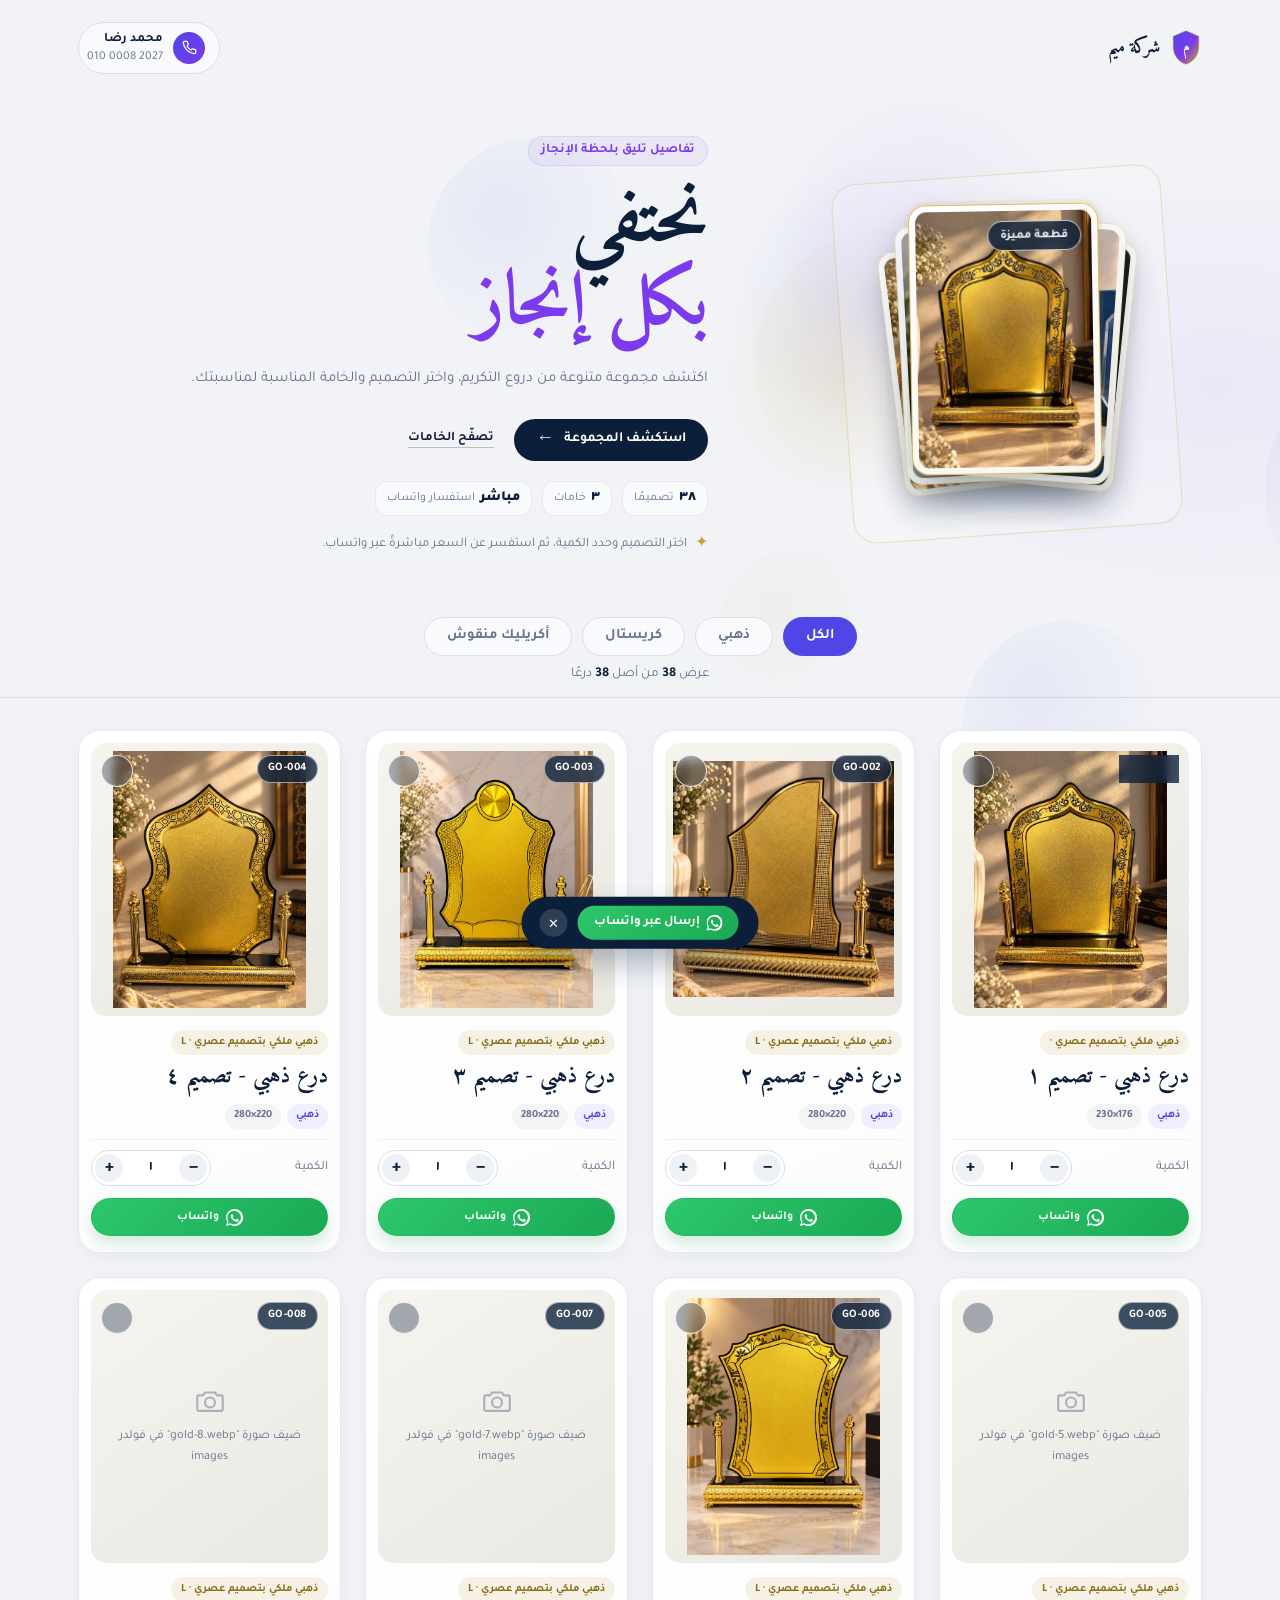
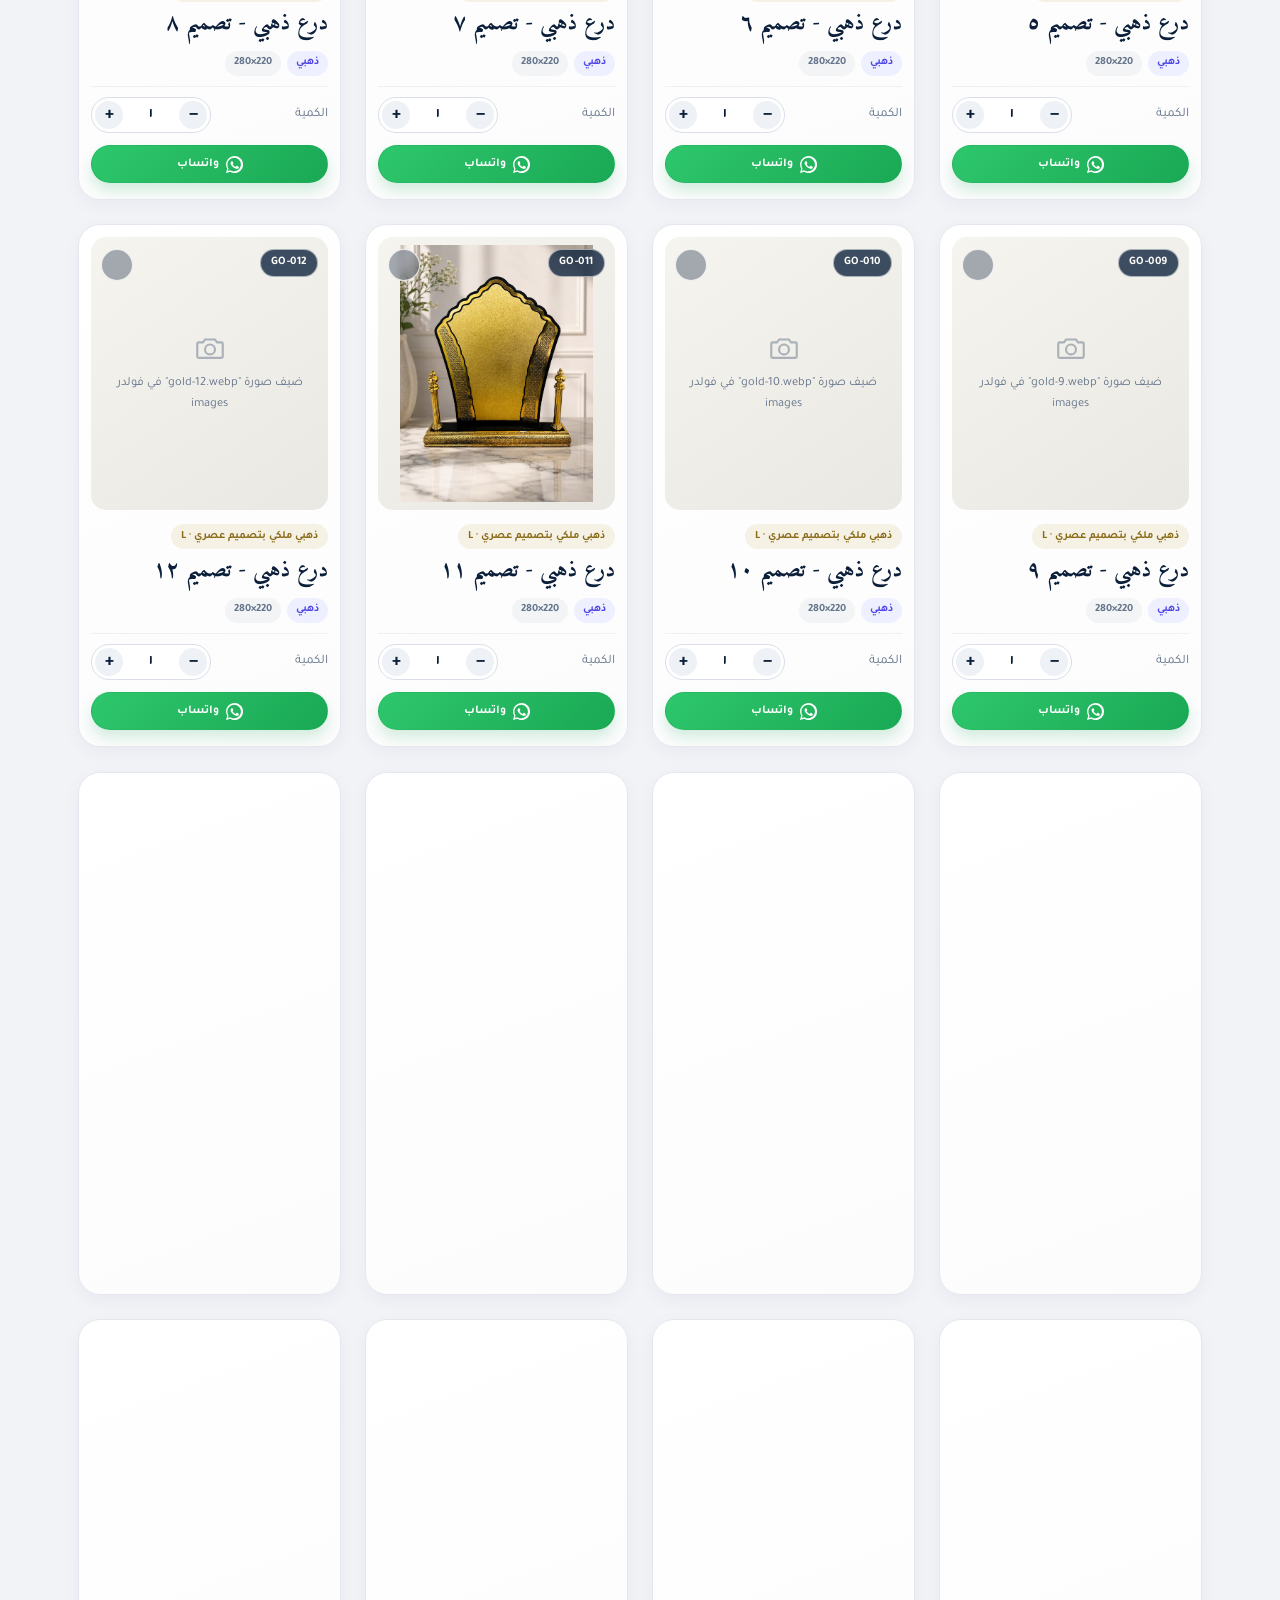
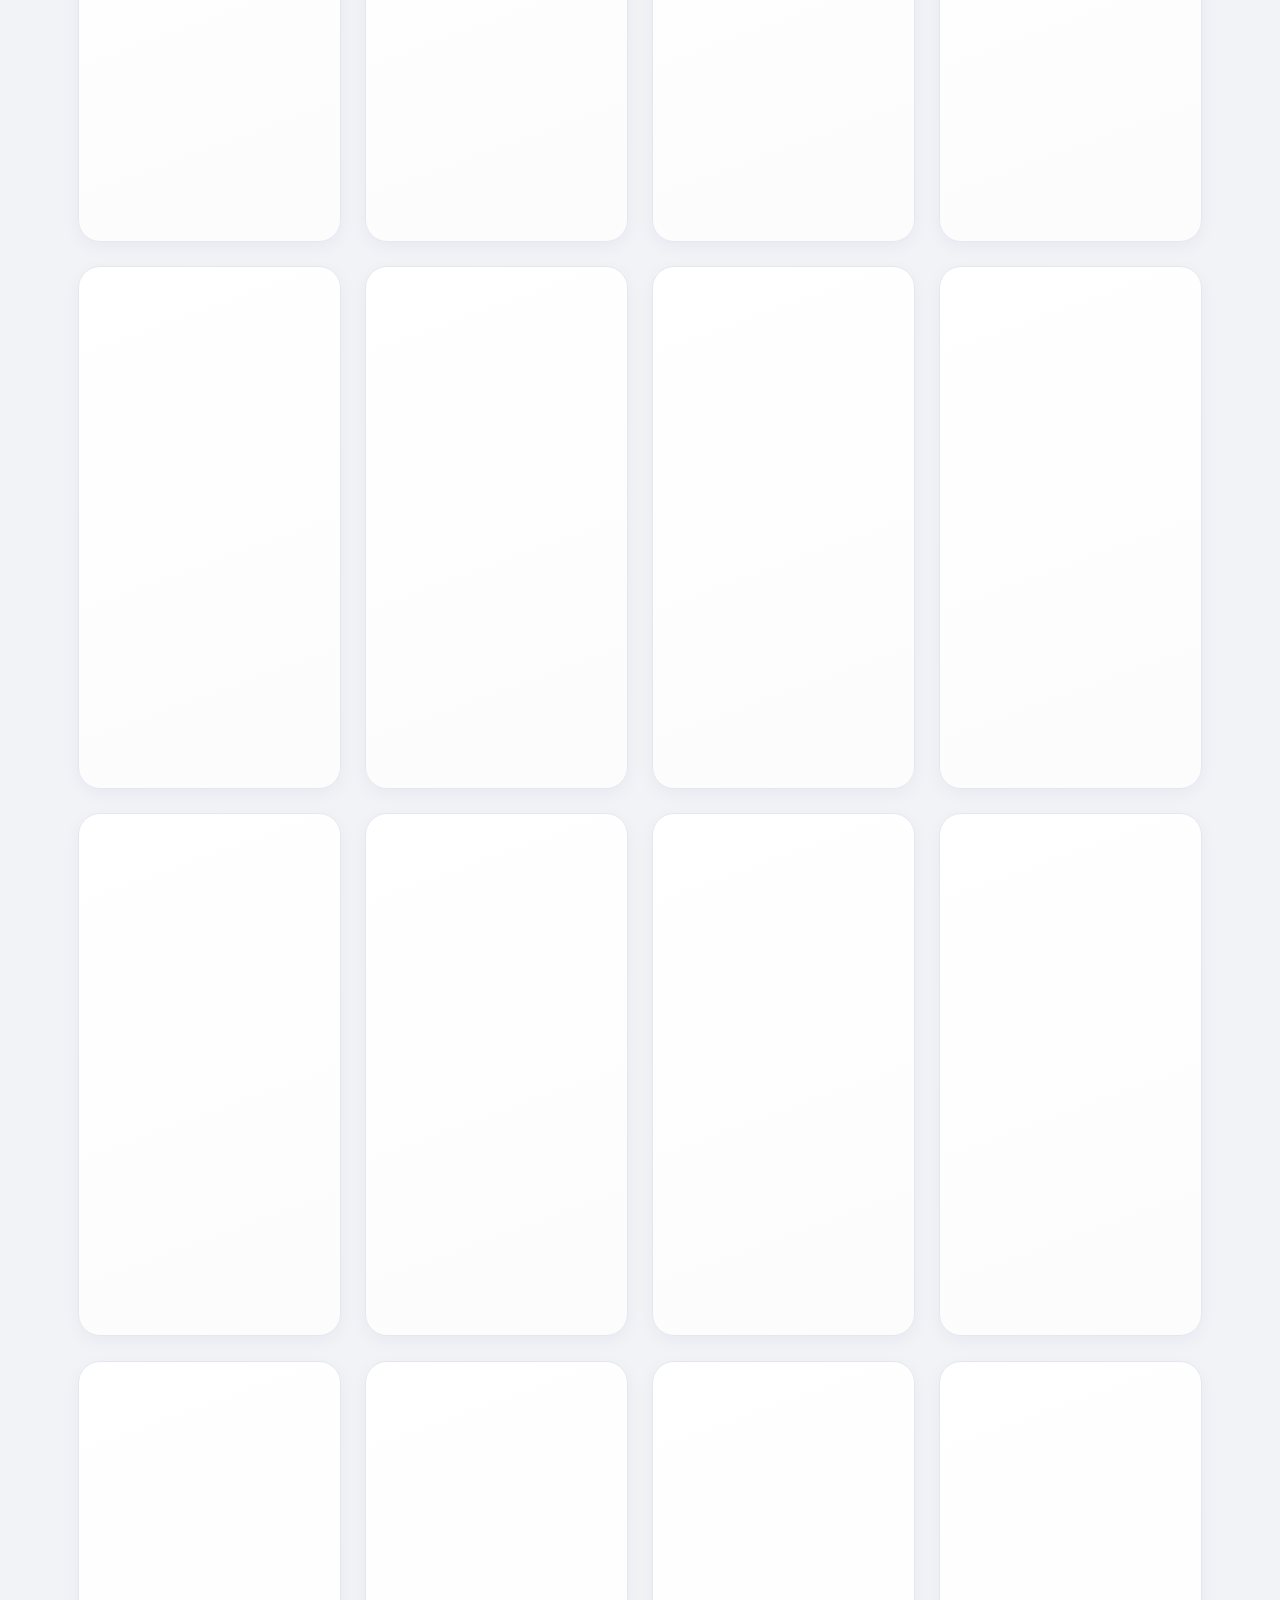
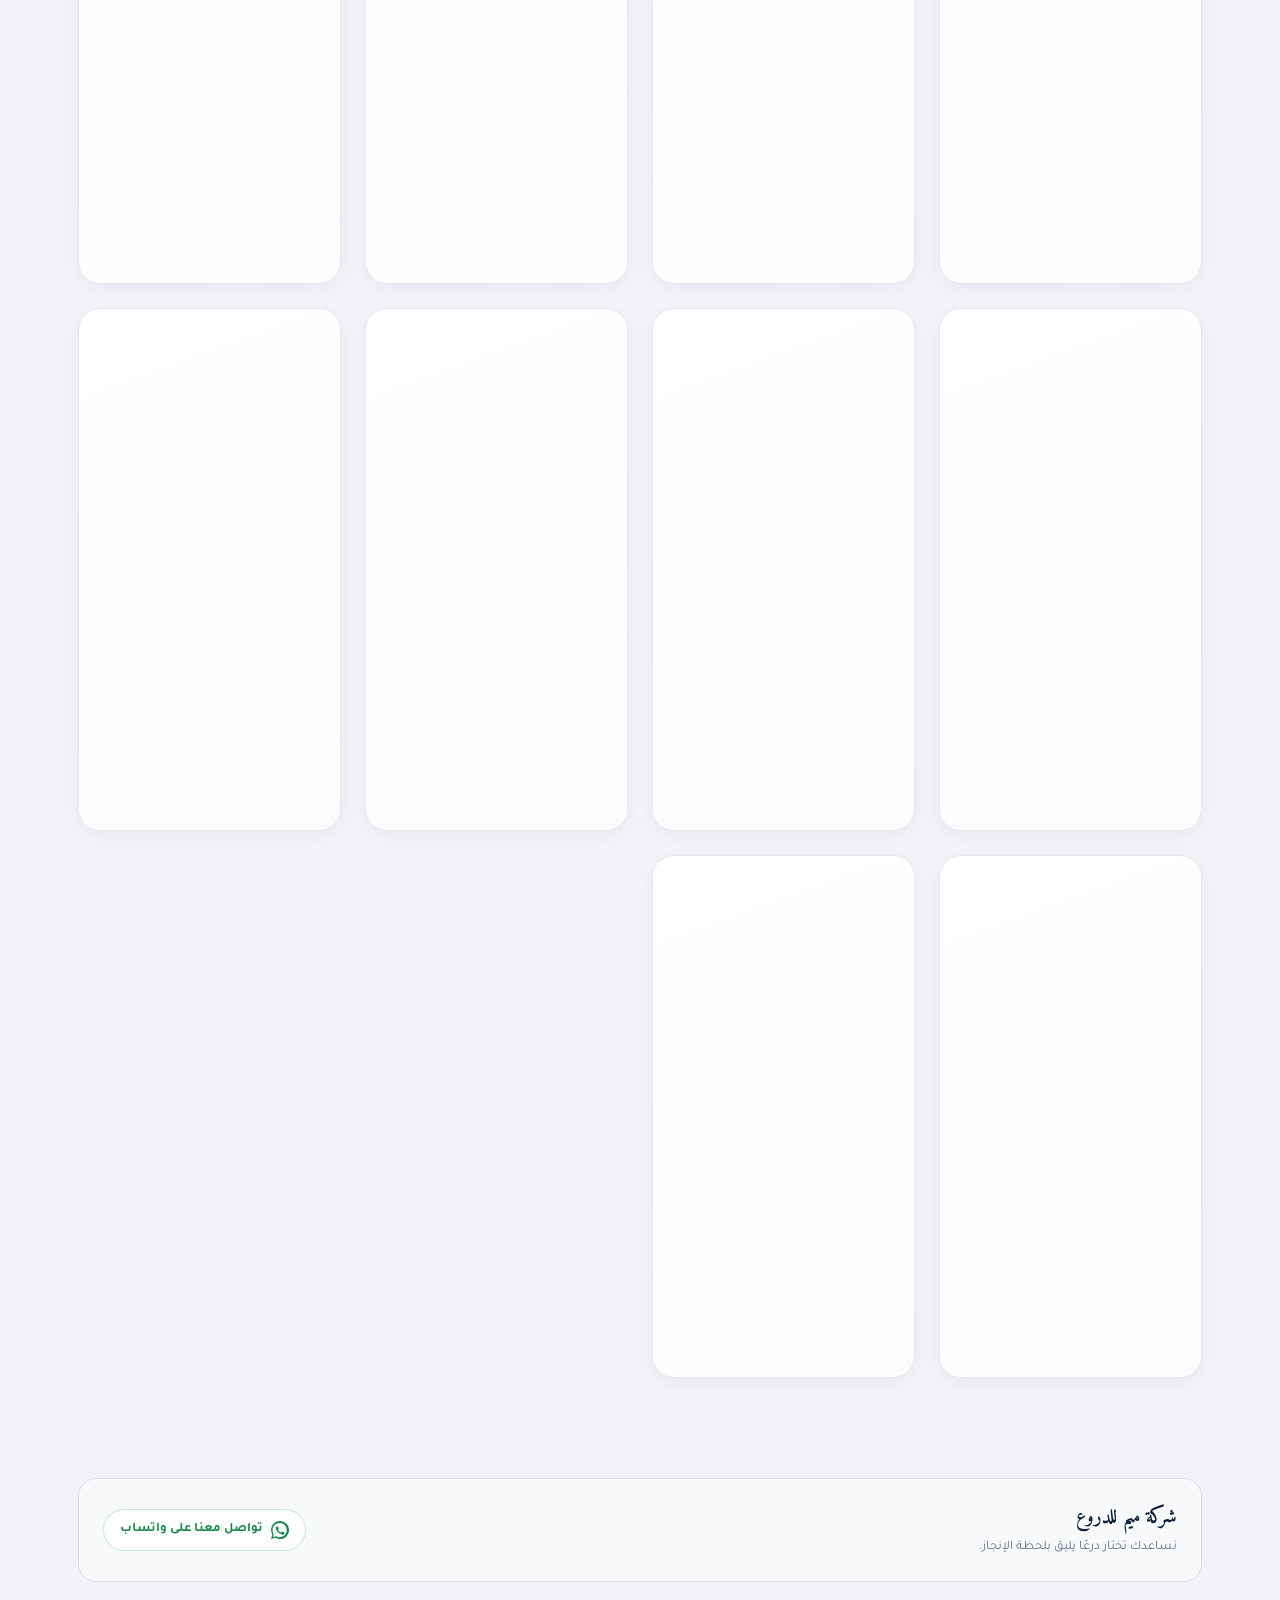
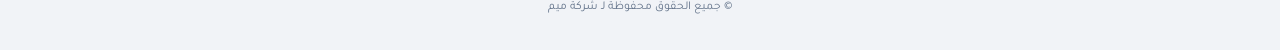
==== commit 43698786: "تعديل  الديزاين ." ====
--- a/index.html
+++ b/index.html
@@ -65,30 +65,36 @@
 
   <section class="hero" id="top">
     <div class="hero-copy">
-      <p class="kicker">مجموعة الدروع الفاخرة</p>
+      <p class="kicker">تفاصيل تليق بلحظة الإنجاز</p>
       <h1>نحتفي<br><span>بكل إنجاز</span></h1>
-      <p class="hero-description">مجموعة مختارة من دروع التكريم الفاخرة، صُمّمت لتمنح كل لحظة إنجاز حضورًا يليق بها.</p>
+      <p class="hero-description">اكتشف مجموعة متنوعة من دروع التكريم، واختر التصميم والخامة المناسبة لمناسبتك.</p>
       <div class="hero-actions">
         <a class="hero-cta" href="#grid">استكشف المجموعة <span aria-hidden="true">←</span></a>
-        <a class="hero-secondary" href="#grid">اكتشف تصاميمنا</a>
+        <a class="hero-secondary" href="#filters">تصفّح الخامات</a>
       </div>
+      <ul class="hero-highlights" aria-label="تفاصيل المجموعة">
+        <li><strong>٣٨</strong><span>تصميمًا</span></li>
+        <li><strong>٣</strong><span>خامات</span></li>
+        <li><strong>مباشر</strong><span>استفسار واتساب</span></li>
+      </ul>
+      <p class="hero-note"><span aria-hidden="true">✦</span> اختر التصميم وحدد الكمية، ثم استفسر عن السعر مباشرةً عبر واتساب.</p>
     </div>
     <div class="hero-stack" aria-label="نماذج من مجموعة الدروع التكريمية">
-      <figure class="hero-card hero-card--back-left" tabindex="0">
-        <img src="images/acrylic-2.webp" alt="درع أكريليك محفور" loading="lazy" decoding="async">
+      <figure class="hero-card hero-card--back-left" tabindex="0" aria-label="درع ذهبي - تصميم ٤">
+        <img src="images/gold-4.webp" alt="درع ذهبي مزخرف" loading="lazy" decoding="async">
       </figure>
-      <figure class="hero-card hero-card--back-right" tabindex="0">
-        <img src="images/gold-4.webp" alt="درع ذهبي ملكي" loading="lazy" decoding="async">
+      <figure class="hero-card hero-card--back-right" tabindex="0" aria-label="قطعة كريستال - تصميم ٧">
+        <img src="images/crystal-7.webp" alt="قطعة كريستال بتصميم هندسي" loading="lazy" decoding="async">
       </figure>
-      <figure class="hero-card hero-card--middle-left" tabindex="0">
-        <img src="images/crystal-7.webp" alt="درع كريستالي" loading="lazy" decoding="async">
+      <figure class="hero-card hero-card--middle-left" tabindex="0" aria-label="قطعة كريستال - تصميم ١">
+        <img src="images/crystal-1.webp" alt="قطعة كريستال بقاعدة خشبية" loading="lazy" decoding="async">
       </figure>
-      <figure class="hero-card hero-card--middle-right" tabindex="0">
-        <img src="images/acrylic-4.webp" alt="لوحة أكريليك للتقدير" loading="lazy" decoding="async">
+      <figure class="hero-card hero-card--middle-right" tabindex="0" aria-label="لوحة أكريليك - تصميم ٢">
+        <img src="images/acrylic-2.webp" alt="لوحة أكريليك محفورة" loading="lazy" decoding="async">
       </figure>
-      <figure class="hero-card hero-card--front" tabindex="0">
-        <span class="hero-featured__label">FEATURED PIECE</span>
-        <img src="images/crystal-1.webp" alt="درع تكريمي كريستالي مميز" fetchpriority="high" decoding="async">
+      <figure class="hero-card hero-card--front" tabindex="0" aria-label="درع ذهبي - تصميم ١">
+        <span class="hero-featured__label">قطعة مميزة</span>
+        <img src="images/gold-1.webp" alt="درع ذهبي فاخر مزخرف" fetchpriority="high" decoding="async">
       </figure>
     </div>
   </section>
@@ -119,6 +125,7 @@
         <p class="product-modal__counter" id="modal-product-counter"></p>
         <h2 id="modal-product-name"></h2>
         <p class="product-modal__code" id="modal-product-code"></p>
+        <p class="product-modal__size" id="modal-product-size"></p>
         <div id="modal-quantity-control"></div>
         <a class="product-modal__whatsapp" id="modal-product-whatsapp" target="_blank" rel="noopener noreferrer">
           تواصل عبر WhatsApp
@@ -143,7 +150,19 @@
   </div>
 
   <footer>
-    <p>© جميع الحقوق محفوظة لـ <span id="account-name">محمد رضا شركه ميم </span></p>
+    <div class="footer-content">
+      <div class="footer-copy">
+        <strong>شركة ميم للدروع</strong>
+        <p>نساعدك تختار درعًا يليق بلحظة الإنجاز.</p>
+      </div>
+      <a class="footer-contact" id="footer-whatsapp" href="#" target="_blank" rel="noopener noreferrer">
+        <svg viewBox="0 0 24 24" aria-hidden="true" focusable="false">
+          <path d="M20.52 3.48A11.92 11.92 0 0 0 12.09 0C5.5 0 .12 5.38.12 12.02c0 2.12.55 4.18 1.6 5.99L0 24l6.15-1.61a11.98 11.98 0 0 0 5.94 1.8h.01c6.58 0 11.97-5.38 11.97-12.02 0-3.2-1.24-6.21-3.48-8.49Zm-8.43 18.46h-.01c-1.91 0-3.78-.51-5.41-1.48l-.39-.23-3.65.96.98-3.55-.25-.39A9.48 9.48 0 0 1 2.1 12.02c0-5.23 4.26-9.48 9.49-9.48a9.42 9.42 0 0 1 6.7 2.78 9.46 9.46 0 0 1 2.78 6.7c0 5.24-4.26 9.48-9.49 9.48Zm5.21-7.1c-.28-.14-1.67-.82-1.93-.92-.26-.1-.45-.14-.63.14-.18.28-.71.92-.87 1.11-.16.18-.32.2-.6.07-.28-.14-1.18-.43-2.25-1.39-.83-.74-1.39-1.65-1.55-1.93-.16-.28-.02-.43.12-.57.13-.13.28-.33.42-.5.14-.17.18-.29.28-.48.09-.19.05-.36-.02-.5-.07-.14-.63-1.52-.86-2.08-.22-.55-.45-.47-.63-.48l-.54-.01c-.18 0-.48.07-.73.36-.25.29-1 1-1 2.45s1.03 2.84 1.17 3.04c.14.2 2.02 3.08 4.9 4.32.68.29 1.22.46 1.64.59.69.22 1.32.19 1.81.11.55-.08 1.67-.68 1.9-1.34.23-.66.23-1.23.16-1.35-.07-.12-.26-.2-.54-.34Z" fill="currentColor"/>
+        </svg>
+        <span>تواصل معنا على واتساب</span>
+      </a>
+    </div>
+    <p class="footer-legal">© جميع الحقوق محفوظة لـ <span id="account-name">محمد رضا شركه ميم </span></p>
   </footer>
   <script src="js/script.js"></script>
 </body>
--- a/css/style.css
+++ b/css/style.css
@@ -196,9 +196,9 @@
   z-index:-1;
   pointer-events:none;
   background:
-    radial-gradient(circle at 50% 52%, rgba(79,70,229,.12), transparent 48%),
-    radial-gradient(circle at 62% 36%, rgba(124,58,237,.08), transparent 42%),
-    radial-gradient(circle at 42% 72%, rgba(201,162,39,.06), transparent 30%);
+    radial-gradient(circle at 50% 52%, rgba(79,70,229,.1), transparent 48%),
+    radial-gradient(circle at 62% 36%, rgba(124,58,237,.07), transparent 42%),
+    radial-gradient(circle at 42% 72%, rgba(201,162,39,.11), transparent 34%);
 }
 .hero-copy{
   direction:rtl;
@@ -218,11 +218,12 @@
 .hero-stack::after{
   content:"";
   position:absolute;
-  inset:24px 28px 10px;
+  inset:22px 30px 8px;
   z-index:-1;
-  border:1px solid var(--panel-edge);
-  border-radius:18px;
-  transform:rotate(-3deg);
+  border:1px solid rgba(201,162,39,.28);
+  border-radius:24px;
+  background:rgba(255,255,255,.18);
+  transform:rotate(-4deg);
 }
 .hero-card{
   position:absolute;
@@ -231,11 +232,11 @@
   width:190px;
   height:270px;
   margin:0;
-  padding:7px;
-  border:1px solid var(--panel-edge);
-  border-radius:14px;
-  background:var(--panel);
-  box-shadow:0 14px 26px rgba(11,31,58,.14);
+  padding:6px;
+  border:1px solid rgba(201,162,39,.24);
+  border-radius:17px;
+  background:linear-gradient(145deg, #fff, #f7f5ef);
+  box-shadow:0 16px 32px rgba(11,31,58,.16), 0 4px 12px rgba(201,162,39,.08);
   cursor:pointer;
   transform-origin:50% 90%;
   transition:transform .72s cubic-bezier(.22,1,.36,1), box-shadow .72s ease, z-index 0s linear .72s;
@@ -257,7 +258,7 @@
   width:100%;
   height:100%;
   object-fit:cover;
-  border-radius:9px;
+  border-radius:11px;
 }
 .hero-card--back-left{
   z-index:1;
@@ -277,6 +278,8 @@
 }
 .hero-card--front{
   z-index:5;
+  border-color:rgba(201,162,39,.68);
+  box-shadow:0 22px 42px rgba(11,31,58,.2), 0 0 0 4px rgba(201,162,39,.1);
   transform:translate(-50%,-50%) translate(0,-8px) translateZ(0) rotate(-1deg) scale(1);
 }
 .hero-stack:hover .hero-card--back-left,
@@ -312,21 +315,27 @@
   top:16px;
   inset-inline-start:16px;
   z-index:1;
-  padding:6px 11px;
-  border:1px solid rgba(255,255,255,.55);
-  border-radius:999px;
-  background:rgba(11,31,58,.62);
+  padding:7px 12px;
+  border:1px solid rgba(255,255,255,.72);
+  border-radius:999px;
+  background:rgba(11,31,58,.82);
   color:#fbfbf8;
-  font-size:11px;
+  font-size:12px;
   font-weight:700;
   backdrop-filter:blur(6px);
   -webkit-backdrop-filter:blur(6px);
 }
 .hero .kicker{
-  font-size:12px;
-  letter-spacing:.16em;
+  display:inline-flex;
+  align-items:center;
+  margin:0 0 14px;
+  padding:6px 12px;
+  border:1px solid rgba(124,58,237,.12);
+  border-radius:999px;
+  background:rgba(124,58,237,.06);
+  font-size:13px;
+  letter-spacing:0;
   color:#7C3AED;
-  margin:0 0 14px;
   font-weight:700;
   opacity:0;
   animation:fadeInUp .7s ease forwards .05s;
@@ -365,6 +374,44 @@
   display:flex;
   align-items:center;
   gap:20px;
+}
+.hero-note{
+  display:flex;
+  align-items:center;
+  gap:8px;
+  margin:16px 0 0;
+  color:var(--muted);
+  font-size:13px;
+  line-height:1.7;
+}
+.hero-note span{
+  color:var(--champagne);
+  font-size:16px;
+}
+.hero-highlights{
+  display:flex;
+  align-items:stretch;
+  gap:10px;
+  margin:20px 0 0;
+  padding:0;
+  list-style:none;
+}
+.hero-highlights li{
+  display:flex;
+  align-items:baseline;
+  gap:5px;
+  padding:8px 11px;
+  border:1px solid rgba(11,31,58,.08);
+  border-radius:12px;
+  background:rgba(255,255,255,.58);
+  color:var(--muted);
+  font-size:12px;
+  white-space:nowrap;
+}
+.hero-highlights strong{
+  color:var(--ink);
+  font-size:14px;
+  font-weight:900;
 }
 .hero-cta{
   display:inline-flex;
@@ -488,15 +535,29 @@
   left:0;
   z-index:999;
   width:100%;
-  background:#0b1f3a;
-  color:#fff;
+  padding-top:calc(12px + env(safe-area-inset-top, 0px));
+  border-bottom:1px solid rgba(201,162,39,.2);
+  background:rgba(248,250,252,.94);
+  color:var(--ink);
+  box-shadow:0 8px 24px rgba(11,31,58,.1);
+  backdrop-filter:blur(14px);
+  -webkit-backdrop-filter:blur(14px);
   animation:filterBarEnter .3s ease both;
 }
+.filter-bar.is-fixed::after{
+  position:absolute;
+  inset-inline:0;
+  bottom:-1px;
+  height:2px;
+  background:linear-gradient(90deg, transparent, rgba(201,162,39,.75), transparent);
+  content:"";
+  pointer-events:none;
+}
 .filter-bar.is-fixed .count{
-  color:#fff;
+  color:var(--muted);
 }
 .filter-bar.is-fixed .count b{
-  color:#fff;
+  color:var(--ink);
 }
 @keyframes filterBarEnter{
   from{opacity:0; transform:translateY(-100%);}
@@ -510,6 +571,10 @@
   flex-wrap:wrap;
   gap:10px;
   justify-content:center;
+}
+.filters:focus-visible{
+  outline:2px solid var(--teal);
+  outline-offset:3px;
 }
 .chip{
   appearance:none;
@@ -525,6 +590,10 @@
   position:relative;
   overflow:hidden;
   transition:border-color .25s ease, color .25s ease, background .25s ease, transform .15s ease;
+}
+.chip:focus-visible{
+  outline:2px solid var(--teal);
+  outline-offset:3px;
 }
 .chip:hover{ color:var(--ink); border-color:var(--teal); transform:translateY(-1px); }
 .chip:active{ transform:translateY(0) scale(.97); }
@@ -609,14 +678,15 @@
   inset:0;
   width:100%;
   height:100%;
-  object-fit:cover;
+  padding:8px;
+  object-fit:contain;
   transition:transform .5s ease;
 }
 .product-image{
   cursor:pointer;
 }
 .card:hover .thumb img{
-  transform:scale(1.06);
+  transform:scale(1.035);
 }
 .product-code-badge{
   position:absolute;
@@ -836,11 +906,16 @@
 .quantity-control__stepper{
   display:inline-flex;
   align-items:center;
-  gap:10px;
+  gap:6px;
   padding:3px;
   border:1px solid var(--panel-edge);
   border-radius:999px;
   background:#fff;
+  transition:border-color .2s ease, box-shadow .2s ease;
+}
+.quantity-control__stepper:focus-within{
+  border-color:var(--teal);
+  box-shadow:0 0 0 3px rgba(79,70,229,.1);
 }
 .quantity-control__button{
   display:grid;
@@ -860,25 +935,48 @@
   transform:scale(1.05);
 }
 .quantity-control__value{
-  min-width:22px;
+  width:44px;
+  min-width:36px;
+  height:28px;
+  padding:0 2px;
+  border:0;
+  outline:0;
+  background:transparent;
   color:var(--ink);
+  font:700 14px/1 'Tajawal', sans-serif;
   font-weight:700;
   text-align:center;
-}
-.card .cat{
-  font-size:12px;
-  line-height:1.6;
+  direction:ltr;
+}
+.card-specs{
+  display:flex;
+  flex-wrap:wrap;
+  align-items:center;
+  gap:6px;
+  margin-top:10px;
+}
+.card-specs span{
+  display:inline-flex;
+  align-items:center;
+  min-height:25px;
+  padding:4px 9px;
+  border-radius:999px;
+  font-size:11px;
+  font-weight:700;
+  line-height:1.35;
+}
+.card-specs__material{
+  background:#eef0ff;
+  color:#4f46e5;
+}
+.card-specs__size{
+  background:#f3f4f6;
   color:var(--muted);
-  margin:0;
-  flex:1;
 }
 
 .card-meta{
   width:100%;
-  display:flex;
-  align-items:center;
-  justify-content:space-between;
-  gap:12px;
+  display:block;
   margin-top:12px;
 }
 
@@ -897,6 +995,7 @@
   border:1px solid rgba(26,168,84,0.35);
   box-shadow:0 8px 14px rgba(26,168,84,0.18);
   transition:transform .2s ease, box-shadow .2s ease, filter .2s ease;
+  width:100%;
   flex-shrink:0;
 }
 
@@ -928,10 +1027,60 @@
 footer{
   position:relative;
   z-index:1;
-  text-align:center;
+  max-width:1180px;
+  margin:0 auto;
   color:var(--muted);
   font-size:13px;
-  padding:0 28px 54px;
+  padding:0 28px 36px;
+}
+.footer-content{
+  display:flex;
+  align-items:center;
+  justify-content:space-between;
+  gap:20px;
+  padding:22px 24px;
+  border:1px solid var(--panel-edge);
+  border-radius:18px;
+  background:rgba(248,250,252,.82);
+}
+.footer-copy strong{
+  color:var(--ink);
+  font-family:'Amiri', serif;
+  font-size:19px;
+}
+.footer-copy p{
+  margin:4px 0 0;
+  line-height:1.6;
+}
+.footer-contact{
+  display:inline-flex;
+  align-items:center;
+  justify-content:center;
+  gap:8px;
+  min-height:42px;
+  padding:9px 16px;
+  border:1px solid rgba(26,168,84,.25);
+  border-radius:999px;
+  background:#fff;
+  color:#168849;
+  font-weight:700;
+  text-decoration:none;
+  transition:background .2s ease, transform .2s ease, box-shadow .2s ease;
+}
+.footer-contact:hover,
+.footer-contact:focus-visible{
+  background:#effbf3;
+  box-shadow:0 6px 16px rgba(26,168,84,.12);
+  transform:translateY(-2px);
+}
+.footer-contact svg{
+  width:18px;
+  height:18px;
+}
+.footer-legal{
+  margin:18px 0 0;
+  text-align:center;
+  font-size:12px;
 }
 
 body.modal-open{
@@ -967,10 +1116,10 @@
   gap:28px;
   align-items:center;
   padding:24px;
-  border:1px solid var(--panel-edge);
-  border-radius:18px;
-  background:var(--panel);
-  box-shadow:0 24px 70px rgba(11,31,58,.22);
+  border:1px solid rgba(201,162,39,.38);
+  border-radius:22px;
+  background:linear-gradient(155deg, #fff 0%, #fcfcfd 72%, #f8f5ec 100%);
+  box-shadow:0 24px 70px rgba(11,31,58,.24), 0 0 0 5px rgba(201,162,39,.08);
   animation:modalIn .22s ease both;
 }
 @keyframes modalIn{
@@ -984,9 +1133,9 @@
   z-index:2;
   width:32px;
   height:32px;
-  border:1px solid var(--panel-edge);
+  border:1px solid rgba(201,162,39,.35);
   border-radius:50%;
-  background:rgba(251,251,248,.88);
+  background:rgba(255,255,255,.94);
   color:var(--ink);
   font-size:24px;
   line-height:1;
@@ -995,15 +1144,18 @@
 }
 .product-modal__close:hover,
 .product-modal__close:focus-visible{
-  background:#fff;
+  background:#f5f1e4;
   transform:scale(1.05);
 }
 .product-modal__image{
   width:100%;
   max-height:calc(100vh - 96px);
-  border-radius:12px;
+  padding:8px;
+  border:1px solid rgba(201,162,39,.28);
+  border-radius:16px;
   object-fit:contain;
-  background:linear-gradient(135deg, var(--metal-hi), #e2e4de);
+  background:linear-gradient(145deg, #f6f4ee, #e9e8e2);
+  box-shadow:0 8px 22px rgba(11,31,58,.08);
   transition:opacity .25s ease;
 }
 .product-modal__image.is-loading{
@@ -1016,9 +1168,9 @@
   z-index:2;
   width:40px;
   height:40px;
-  border:1px solid var(--panel-edge);
+  border:1px solid rgba(201,162,39,.35);
   border-radius:50%;
-  background:rgba(251,251,248,.92);
+  background:rgba(255,255,255,.95);
   color:var(--ink);
   font-size:18px;
   cursor:pointer;
@@ -1029,37 +1181,61 @@
 }
 .product-modal__nav:hover,
 .product-modal__nav:focus-visible{
-  background:#fff;
+  background:#f5f1e4;
   transform:translateY(-50%) scale(1.08);
 }
 .product-modal__nav--prev{ inset-inline-start:12px; }
 .product-modal__nav--next{ inset-inline-end:12px; }
 .product-modal__counter{
-  margin:0 0 10px;
+  margin:0 0 12px;
   font-size:12px;
-  color:var(--muted);
+  color:#8a6b19;
+  font-weight:700;
 }
 .product-modal__content{
   text-align:right;
   padding:12px 4px;
 }
 .product-modal__material{
+  display:inline-block;
   margin:0 0 10px;
-  color:var(--teal);
-  font-size:13px;
+  padding:5px 11px;
+  border-radius:999px;
+  background:#f5f1e4;
+  color:#8a6b19;
+  font-size:12px;
+  font-weight:700;
 }
 .product-modal__content h2{
-  margin:0 0 10px;
+  margin:0 0 12px;
+  padding-bottom:12px;
+  border-bottom:1px solid #ece5d1;
   color:var(--ink);
   font-family:'Amiri', serif;
   font-size:28px;
 }
 .product-modal__code{
-  margin:0 0 26px;
+  display:inline-block;
+  margin:0 0 20px;
+  padding:6px 11px;
+  border:1px solid rgba(201,162,39,.4);
+  border-radius:999px;
+  background:var(--ink);
+  color:#fff;
+  font-size:12px;
+  font-weight:700;
+  letter-spacing:.04em;
+}
+.product-modal__size{
+  display:inline-block;
+  margin:0 0 18px 8px;
+  padding:6px 11px;
+  border:1px solid #e4e7ee;
+  border-radius:999px;
+  background:#f3f4f6;
   color:var(--muted);
-  font-size:14px;
-  font-weight:700;
-  letter-spacing:.04em;
+  font-size:12px;
+  font-weight:700;
 }
 .product-modal__content .quantity-control{
   max-width:220px;
@@ -1136,6 +1312,9 @@
     }
     .product-modal__code{
       margin-bottom:18px;
+    }
+    .product-modal__size{
+      margin-bottom:16px;
     }
     .product-modal__whatsapp{
       width:100%;
@@ -1164,12 +1343,35 @@
                     background .25s ease,
                     transform .15s ease;
     }
+    .filters{
+      width:100%;
+      max-width:100%;
+      flex-wrap:nowrap;
+      justify-content:flex-start;
+      gap:8px;
+      padding:0 18px;
+      overflow-x:auto;
+      overscroll-behavior-inline:contain;
+      scrollbar-width:none;
+      -webkit-overflow-scrolling:touch;
+    }
+    .filters::-webkit-scrollbar{
+      display:none;
+    }
+    .chip{
+      flex:0 0 auto;
+      white-space:nowrap;
+    }
+    .filter-bar.is-fixed{
+      padding-bottom:10px;
+    }
     .thumb img {
       position: absolute;
       inset: 0;
       width: 100%;
       height: 100%;
-      object-fit: cover;
+      padding: 8px;
+      object-fit: contain;
       transition: transform .5s ease;
     }
     .hero {
@@ -1187,13 +1389,18 @@
       text-align:right;
       direction:rtl;
     }
+    .hero::before{
+      right:0;
+      width:min(100%, 300px);
+      height:300px;
+    }
     .hero-copy{
       max-width:none;
       text-align:right;
       direction:rtl;
     }
     .hero .kicker {
-      font-size: 10px;
+      font-size: 11px;
       margin: 0 0 10px;
     }
     .hero h1 {
@@ -1211,6 +1418,22 @@
       gap:14px;
       flex-wrap:wrap;
     }
+    .hero-note{
+      margin-top:14px;
+      font-size:12px;
+    }
+    .hero-highlights{
+      flex-wrap:wrap;
+      gap:7px;
+      margin-top:16px;
+    }
+    .hero-highlights li{
+      padding:7px 9px;
+      font-size:11px;
+    }
+    .hero-highlights strong{
+      font-size:13px;
+    }
     .hero-cta{
       padding:11px 18px;
       font-size:13px;
@@ -1251,4 +1474,17 @@
       width:38px;
       height:38px;
     }
+    .footer-content{
+      flex-direction:column;
+      align-items:stretch;
+      gap:14px;
+      padding:18px;
+      text-align:center;
+    }
+    .footer-contact{
+      width:100%;
+    }
+    footer{
+      padding:0 18px 28px;
+    }
 }
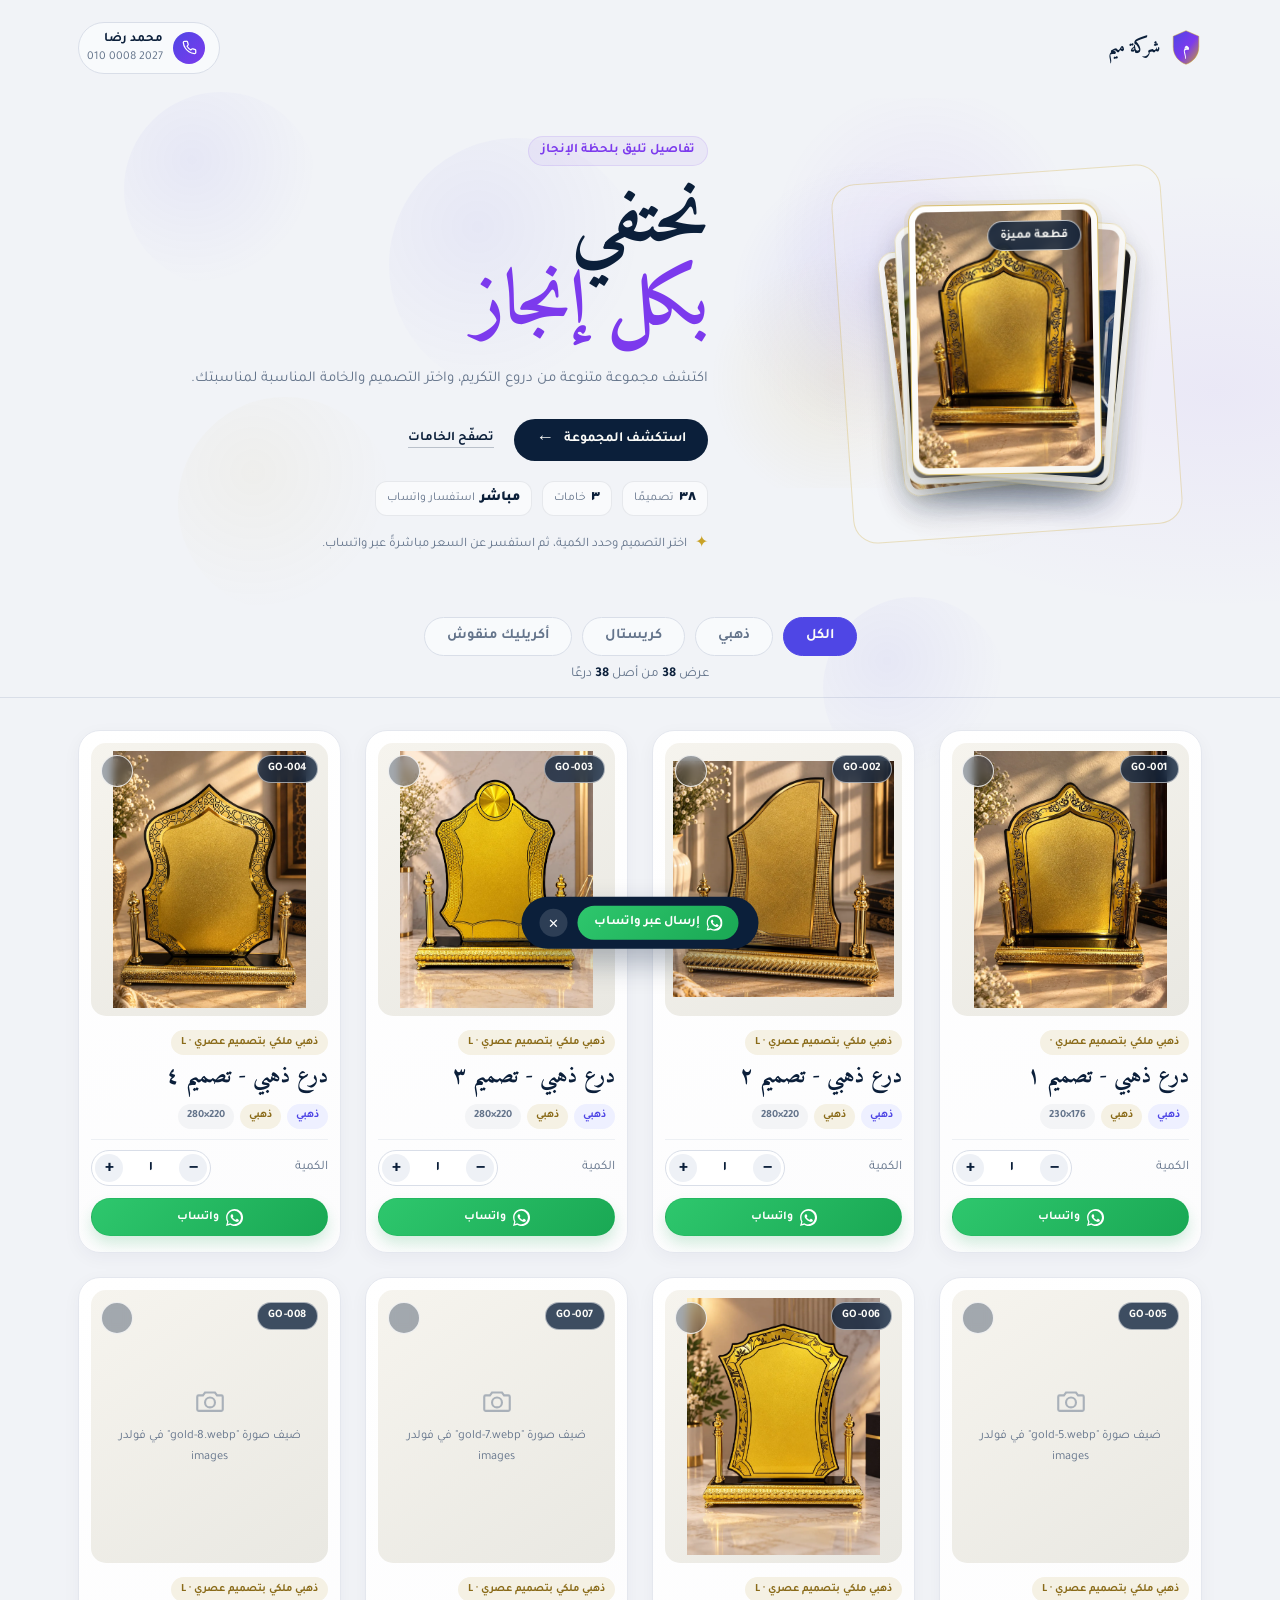
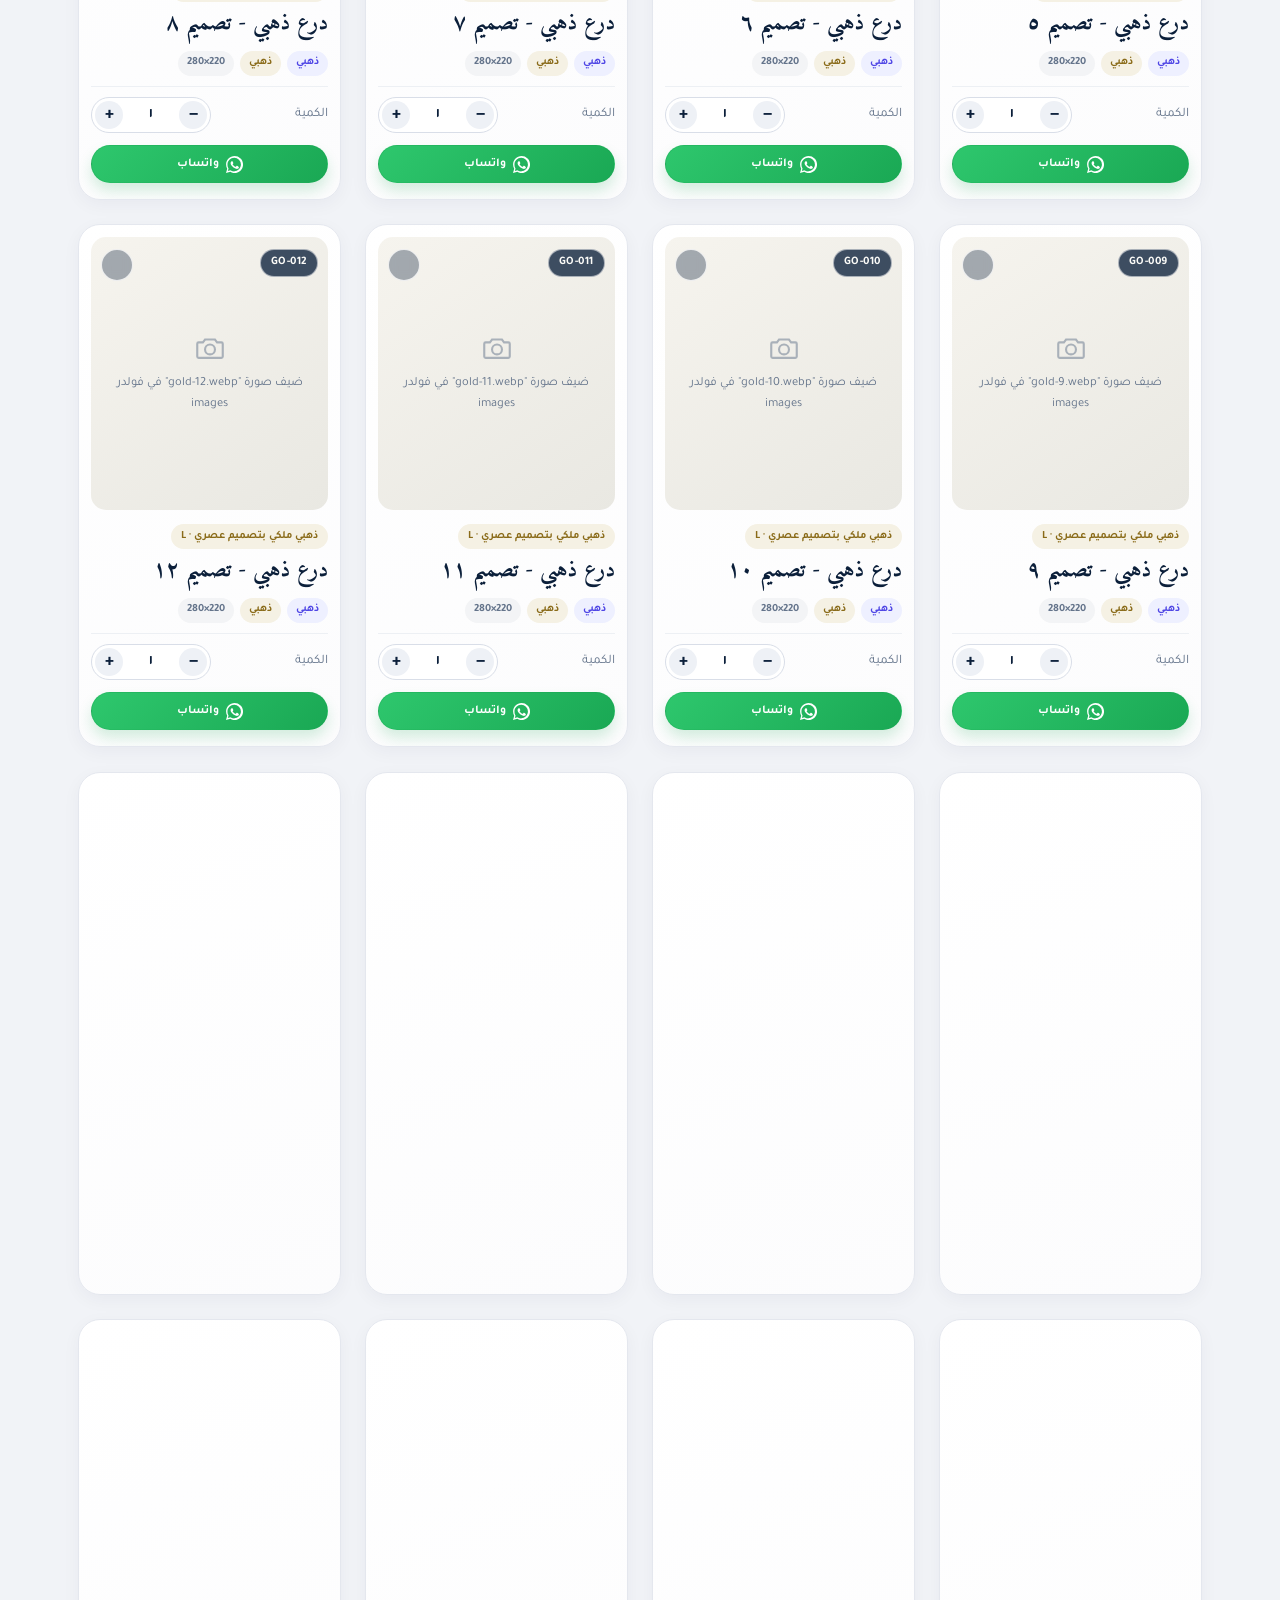
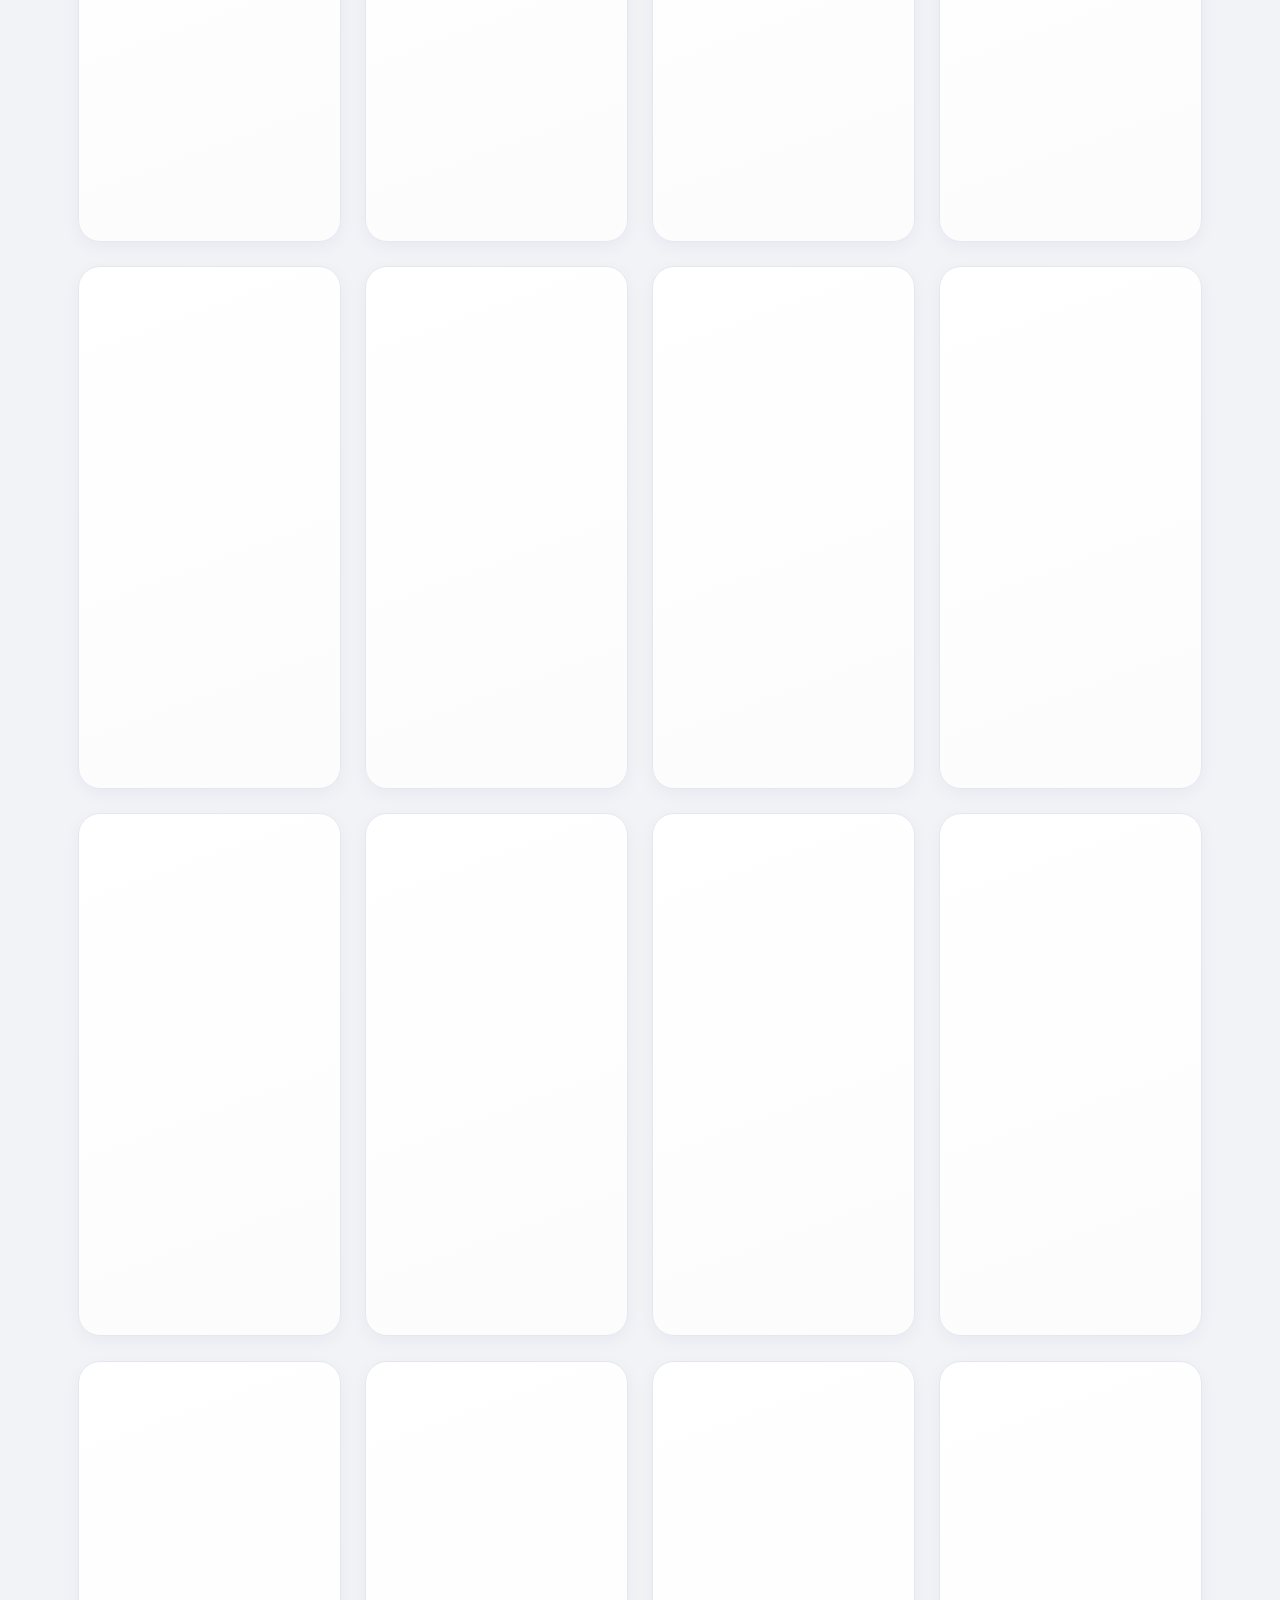
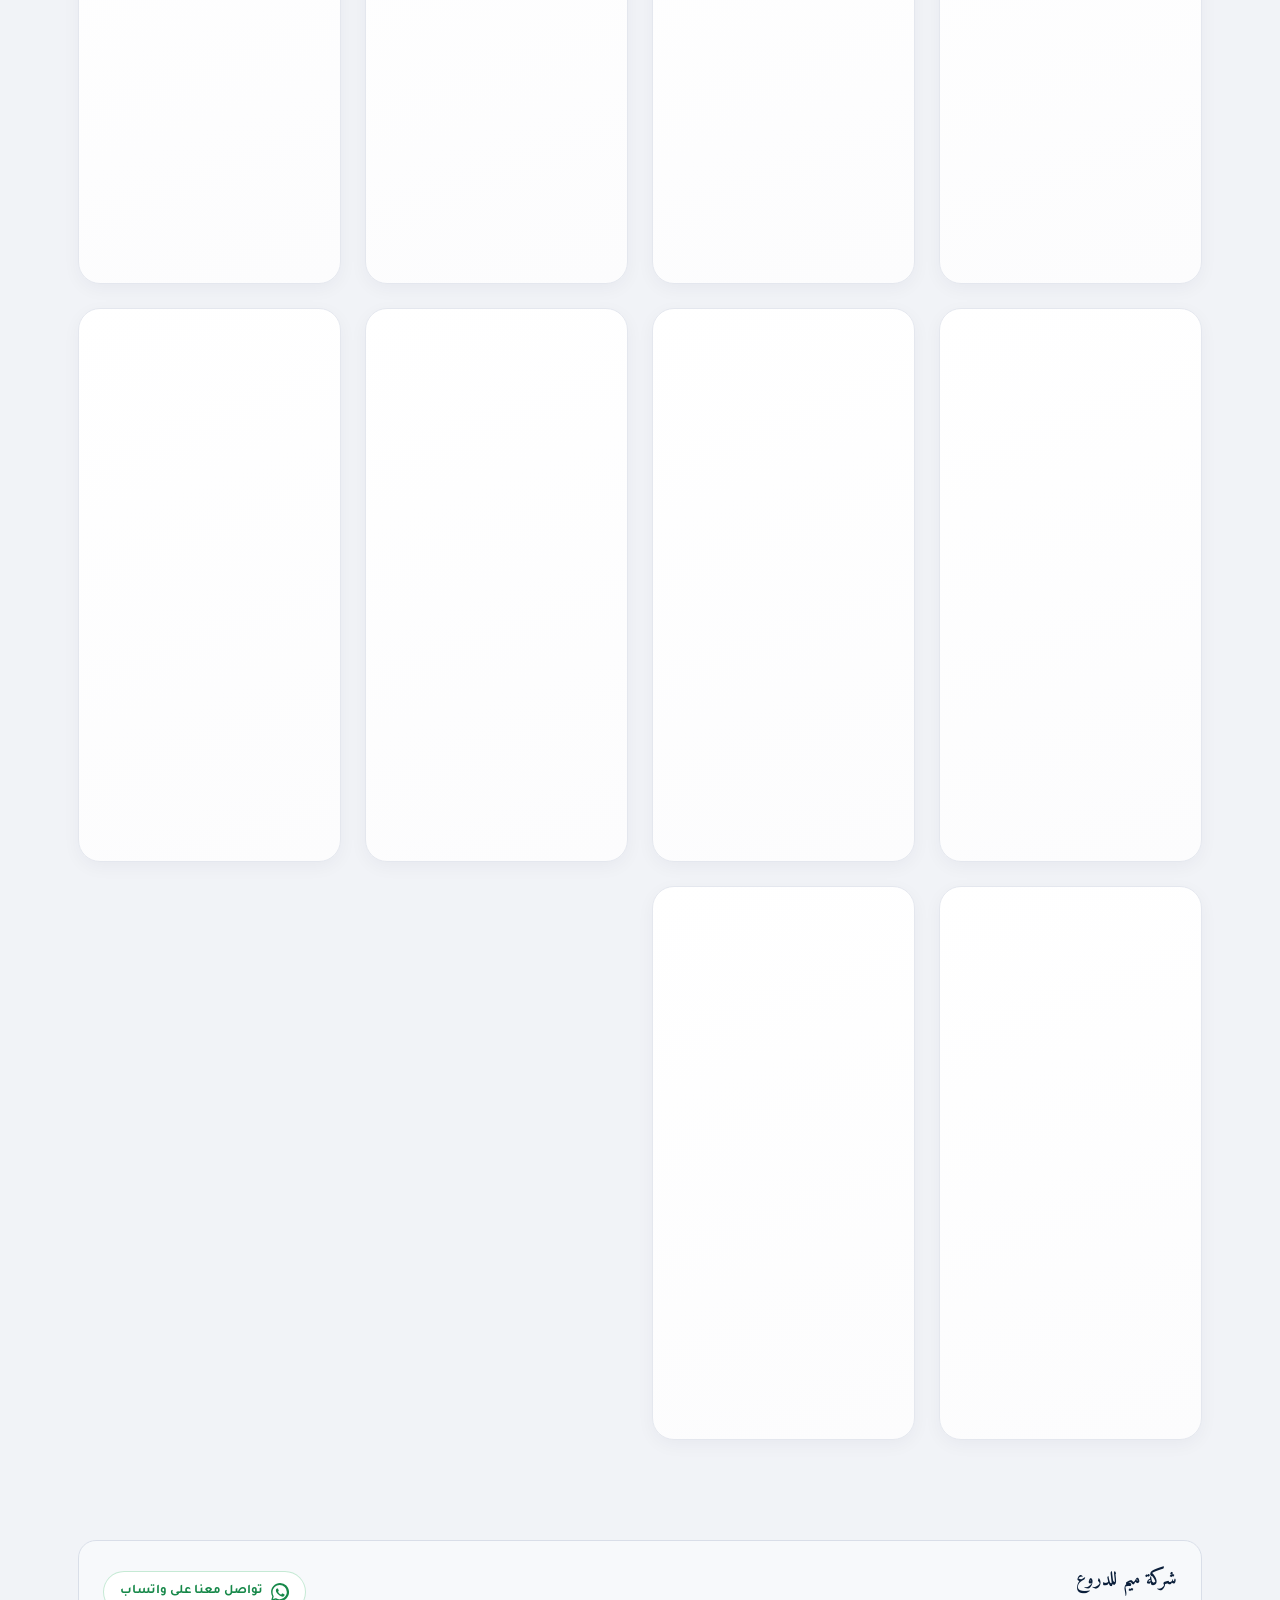
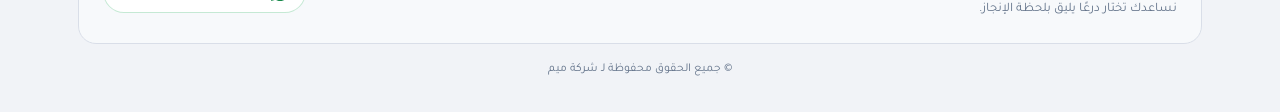
==== commit 6aee1e99: "اضافه لوحه تحكم" ====
--- a/index.html
+++ b/index.html
@@ -61,7 +61,96 @@
         <span id="header-contact-phone"></span>
       </span>
     </a>
+    <button class="admin-open-button" id="admin-open" type="button" hidden style="display:none">إدارة المنتجات</button>
   </header>
+
+  <section class="admin-panel" id="admin-panel" hidden aria-labelledby="admin-title">
+    <div class="admin-panel__backdrop" data-admin-close></div>
+    <div class="admin-panel__dialog" role="dialog" aria-modal="true" aria-labelledby="admin-title" tabindex="-1">
+      <header class="admin-header">
+        <div>
+          <p class="admin-eyebrow">إدارة المتجر</p>
+          <h2 id="admin-title">لوحة المنتجات</h2>
+          <p>أضف المنتجات وعدّل بياناتها وصورها وألوانها.</p>
+        </div>
+        <button class="admin-close" type="button" aria-label="إغلاق لوحة الإدارة" data-admin-close>&times;</button>
+      </header>
+
+      <p class="admin-local-notice">التغييرات محفوظة في هذا المتصفح فقط، ولا تظهر للزوار من أجهزة أخرى.</p>
+      <p class="admin-status" id="admin-status" role="status" aria-live="polite" hidden></p>
+
+      <div class="admin-stats" aria-label="ملخص المنتجات">
+        <div class="admin-stat"><span>إجمالي المنتجات</span><strong id="admin-total">٠</strong></div>
+        <div class="admin-stat"><span>التصنيفات المستخدمة</span><strong id="admin-categories">٠</strong></div>
+      </div>
+
+      <form class="admin-form" id="admin-product-form" hidden>
+        <div class="admin-form__heading">
+          <div>
+            <p class="admin-eyebrow">بيانات الكتالوج</p>
+            <h3 id="admin-form-title">إضافة منتج جديد</h3>
+          </div>
+        </div>
+        <input id="admin-product-id" name="id" type="hidden">
+        <div class="admin-form__grid">
+          <label class="admin-field">
+            <span>اسم المنتج</span>
+            <input name="name" required maxlength="100" autocomplete="off">
+          </label>
+          <label class="admin-field">
+            <span>كود المنتج</span>
+            <input name="code" required maxlength="30" autocomplete="off">
+          </label>
+          <label class="admin-field">
+            <span>الخامة / التصنيف</span>
+            <select name="cat" required></select>
+          </label>
+          <label class="admin-field">
+            <span>اللون</span>
+            <input name="color" required maxlength="50" autocomplete="off">
+          </label>
+          <label class="admin-field">
+            <span>المقاس</span>
+            <input name="size" required maxlength="60" autocomplete="off">
+          </label>
+          <label class="admin-field admin-field--wide">
+            <span>وصف مختصر</span>
+            <input name="era" required maxlength="120" autocomplete="off">
+          </label>
+          <label class="admin-field admin-field--wide">
+            <span>صورة المنتج (PNG أو JPG أو WebP)</span>
+            <input id="admin-product-image" name="imageFile" type="file" accept="image/png,image/jpeg,image/webp">
+            <small>سيتم تصغير الصورة وحفظها في هذا المتصفح.</small>
+          </label>
+        </div>
+        <img class="admin-image-preview" id="admin-image-preview" alt="معاينة صورة المنتج" hidden>
+        <div class="admin-form__actions">
+          <button class="admin-button admin-button--primary" type="submit">حفظ المنتج</button>
+          <button class="admin-button admin-button--quiet" id="admin-cancel-edit" type="button">إلغاء</button>
+        </div>
+      </form>
+
+      <div class="admin-toolbar">
+        <label class="admin-field admin-search">
+          <span>بحث بالاسم أو الكود</span>
+          <input id="admin-search" type="search" placeholder="مثال: GO-001">
+        </label>
+        <label class="admin-field admin-category-filter">
+          <span>التصنيف</span>
+          <select id="admin-category-filter"></select>
+        </label>
+        <div class="admin-toolbar__actions">
+          <button class="admin-button admin-button--primary" id="admin-add" type="button">+ إضافة منتج</button>
+          <button class="admin-button admin-button--quiet" id="admin-export" type="button">تصدير نسخة</button>
+          <button class="admin-button admin-button--quiet" id="admin-import" type="button">استيراد نسخة</button>
+          <button class="admin-button admin-button--danger-quiet" id="admin-reset" type="button">استعادة المنتجات الأصلية</button>
+          <input id="admin-import-file" type="file" accept="application/json,.json" hidden>
+        </div>
+      </div>
+
+      <div class="admin-product-list" id="admin-product-list"></div>
+    </div>
+  </section>
 
   <section class="hero" id="top">
     <div class="hero-copy">
@@ -73,8 +162,8 @@
         <a class="hero-secondary" href="#filters">تصفّح الخامات</a>
       </div>
       <ul class="hero-highlights" aria-label="تفاصيل المجموعة">
-        <li><strong>٣٨</strong><span>تصميمًا</span></li>
-        <li><strong>٣</strong><span>خامات</span></li>
+        <li><strong id="hero-product-count">٣٨</strong><span>تصميمًا</span></li>
+        <li><strong id="hero-category-count">٣</strong><span>خامات</span></li>
         <li><strong>مباشر</strong><span>استفسار واتساب</span></li>
       </ul>
       <p class="hero-note"><span aria-hidden="true">✦</span> اختر التصميم وحدد الكمية، ثم استفسر عن السعر مباشرةً عبر واتساب.</p>
@@ -122,6 +211,7 @@
       <img class="product-modal__image" id="modal-product-image" alt="">
       <div class="product-modal__content">
         <p class="product-modal__material" id="modal-product-material"></p>
+        <p class="product-modal__color" id="modal-product-color"></p>
         <p class="product-modal__counter" id="modal-product-counter"></p>
         <h2 id="modal-product-name"></h2>
         <p class="product-modal__code" id="modal-product-code"></p>
@@ -164,6 +254,7 @@
     </div>
     <p class="footer-legal">© جميع الحقوق محفوظة لـ <span id="account-name">محمد رضا شركه ميم </span></p>
   </footer>
+  <script src="js/catalog-data.js"></script>
   <script src="js/script.js"></script>
 </body>
 </html>
--- a/css/style.css
+++ b/css/style.css
@@ -144,6 +144,23 @@
   color:var(--muted);
   direction:ltr;
   unicode-bidi:isolate;
+}
+.admin-open-button{
+  min-height:40px;
+  padding:8px 15px;
+  border:1px solid rgba(79,70,229,.2);
+  border-radius:999px;
+  background:rgba(255,255,255,.78);
+  color:var(--teal);
+  font:700 13px 'Tajawal', sans-serif;
+  cursor:pointer;
+  transition:background .2s ease, border-color .2s ease, transform .2s ease;
+}
+.admin-open-button:hover,
+.admin-open-button:focus-visible{
+  border-color:var(--teal);
+  background:#fff;
+  transform:translateY(-1px);
 }
 
 /* ---------- Floating ambient shapes ---------- */
@@ -969,6 +986,10 @@
   background:#eef0ff;
   color:#4f46e5;
 }
+.card-specs__color{
+  background:#f5f1e4;
+  color:#8a6b19;
+}
 .card-specs__size{
   background:#f3f4f6;
   color:var(--muted);
@@ -1083,6 +1104,302 @@
   font-size:12px;
 }
 
+body.admin-open{
+  overflow:hidden;
+}
+.admin-panel{
+  position:fixed;
+  inset:0;
+  z-index:1000;
+  display:grid;
+  place-items:center;
+  padding:20px;
+}
+.admin-panel[hidden],
+.admin-form[hidden],
+.admin-image-preview[hidden]{
+  display:none;
+}
+.admin-panel__backdrop{
+  position:absolute;
+  inset:0;
+  background:rgba(11,31,58,.64);
+  backdrop-filter:blur(5px);
+  -webkit-backdrop-filter:blur(5px);
+}
+.admin-panel__dialog{
+  position:relative;
+  z-index:1;
+  width:min(1060px, 100%);
+  max-height:calc(100vh - 40px);
+  overflow:auto;
+  padding:clamp(18px, 3vw, 32px);
+  border:1px solid rgba(201,162,39,.34);
+  border-radius:24px;
+  background:linear-gradient(160deg, #fff 0%, #fbfcfe 78%, #f8f5ec 100%);
+  box-shadow:0 26px 80px rgba(11,31,58,.3);
+}
+.admin-header{
+  display:flex;
+  align-items:flex-start;
+  justify-content:space-between;
+  gap:20px;
+  margin-bottom:20px;
+}
+.admin-header h2,
+.admin-form__heading h3{
+  margin:2px 0 5px;
+  color:var(--ink);
+  font-family:'Amiri', serif;
+  font-size:clamp(23px, 4vw, 32px);
+}
+.admin-header p:not(.admin-eyebrow){
+  margin:0;
+  color:var(--muted);
+  font-size:14px;
+}
+.admin-eyebrow{
+  margin:0;
+  color:#8a6b19;
+  font-size:12px;
+  font-weight:700;
+}
+.admin-close{
+  flex:none;
+  width:38px;
+  height:38px;
+  border:1px solid var(--panel-edge);
+  border-radius:50%;
+  background:#fff;
+  color:var(--ink);
+  font:24px/1 'Tajawal', sans-serif;
+  cursor:pointer;
+}
+.admin-local-notice,
+.admin-status{
+  margin:0 0 16px;
+  padding:11px 14px;
+  border-radius:12px;
+  font-size:13px;
+  line-height:1.6;
+}
+.admin-local-notice{
+  border:1px solid rgba(201,162,39,.24);
+  background:#fbf8ed;
+  color:#735a16;
+}
+.admin-status--success{
+  border:1px solid rgba(26,168,84,.24);
+  background:#effbf3;
+  color:#168849;
+}
+.admin-status--error{
+  border:1px solid rgba(185,28,28,.2);
+  background:#fff2f2;
+  color:#a61b1b;
+}
+.admin-stats{
+  display:grid;
+  grid-template-columns:repeat(2, minmax(0, 1fr));
+  gap:12px;
+  margin-bottom:20px;
+}
+.admin-stat{
+  display:flex;
+  align-items:center;
+  justify-content:space-between;
+  gap:10px;
+  padding:13px 16px;
+  border:1px solid #e7eaf0;
+  border-radius:14px;
+  background:#fff;
+  color:var(--muted);
+  font-size:13px;
+}
+.admin-stat strong{
+  color:var(--ink);
+  font-size:20px;
+}
+.admin-toolbar{
+  display:flex;
+  align-items:flex-end;
+  gap:12px;
+  margin:18px 0 14px;
+}
+.admin-field{
+  display:flex;
+  flex-direction:column;
+  gap:6px;
+  color:var(--ink);
+  font-size:13px;
+  font-weight:700;
+}
+.admin-field input,
+.admin-field select{
+  width:100%;
+  min-height:42px;
+  padding:9px 12px;
+  border:1px solid var(--panel-edge);
+  border-radius:10px;
+  background:#fff;
+  color:var(--ink);
+  font:500 14px 'Tajawal', sans-serif;
+}
+.admin-field input:focus,
+.admin-field select:focus{
+  outline:2px solid rgba(79,70,229,.24);
+  border-color:var(--teal);
+}
+.admin-field small{
+  color:var(--muted);
+  font-size:11px;
+  font-weight:500;
+}
+.admin-search{
+  flex:1 1 230px;
+}
+.admin-category-filter{
+  flex:0 1 180px;
+}
+.admin-toolbar__actions,
+.admin-form__actions,
+.admin-product__actions{
+  display:flex;
+  flex-wrap:wrap;
+  align-items:center;
+  gap:8px;
+}
+.admin-button{
+  display:inline-flex;
+  align-items:center;
+  justify-content:center;
+  min-height:40px;
+  padding:8px 13px;
+  border:1px solid transparent;
+  border-radius:10px;
+  font:700 13px 'Tajawal', sans-serif;
+  cursor:pointer;
+  transition:transform .15s ease, background .2s ease, border-color .2s ease;
+}
+.admin-button:hover,
+.admin-button:focus-visible{
+  transform:translateY(-1px);
+}
+.admin-button:disabled{
+  opacity:.6;
+  cursor:wait;
+  transform:none;
+}
+.admin-button--primary{
+  background:var(--teal);
+  color:#fff;
+}
+.admin-button--primary:hover,
+.admin-button--primary:focus-visible{
+  background:#4338ca;
+}
+.admin-button--quiet{
+  border-color:var(--panel-edge);
+  background:#fff;
+  color:var(--ink);
+}
+.admin-button--quiet:hover,
+.admin-button--quiet:focus-visible{
+  border-color:var(--teal);
+}
+.admin-button--danger-quiet{
+  border-color:#f0d2d2;
+  background:#fff;
+  color:#a61b1b;
+}
+.admin-button--danger-quiet:hover,
+.admin-button--danger-quiet:focus-visible{
+  border-color:#c24141;
+  background:#fff7f7;
+}
+.admin-form{
+  margin:18px 0;
+  padding:18px;
+  border:1px solid rgba(79,70,229,.18);
+  border-radius:16px;
+  background:#f9faff;
+}
+.admin-form__heading h3{
+  font-size:22px;
+}
+.admin-form__grid{
+  display:grid;
+  grid-template-columns:repeat(2, minmax(0, 1fr));
+  gap:12px;
+}
+.admin-field--wide{
+  grid-column:1 / -1;
+}
+.admin-image-preview{
+  display:block;
+  width:min(220px, 100%);
+  max-height:180px;
+  margin-top:14px;
+  padding:8px;
+  border:1px solid var(--panel-edge);
+  border-radius:12px;
+  background:#fff;
+  object-fit:contain;
+}
+.admin-form__actions{
+  margin-top:16px;
+}
+.admin-product-list{
+  display:grid;
+  gap:9px;
+}
+.admin-product{
+  display:grid;
+  grid-template-columns:68px minmax(0, 1fr) auto;
+  align-items:center;
+  gap:14px;
+  padding:11px;
+  border:1px solid #e7eaf0;
+  border-radius:14px;
+  background:rgba(255,255,255,.88);
+}
+.admin-product > img{
+  width:68px;
+  height:68px;
+  border-radius:10px;
+  background:#f3f2ed;
+  object-fit:contain;
+}
+.admin-product__info{
+  min-width:0;
+}
+.admin-product__info h3{
+  overflow:hidden;
+  margin:0 0 4px;
+  color:var(--ink);
+  font-size:15px;
+  text-overflow:ellipsis;
+  white-space:nowrap;
+}
+.admin-product__info p,
+.admin-product__info small{
+  display:block;
+  margin:2px 0;
+  color:var(--muted);
+  font-size:12px;
+  line-height:1.5;
+}
+.admin-product__info b{
+  color:#4f46e5;
+}
+.admin-empty{
+  padding:24px;
+  border:1px dashed var(--panel-edge);
+  border-radius:14px;
+  color:var(--muted);
+  text-align:center;
+}
+
 body.modal-open{
   overflow:hidden;
 }
@@ -1206,6 +1523,17 @@
   font-size:12px;
   font-weight:700;
 }
+.product-modal__color{
+  display:inline-block;
+  margin:0 0 10px 6px;
+  padding:5px 11px;
+  border:1px solid rgba(201,162,39,.26);
+  border-radius:999px;
+  background:#f5f1e4;
+  color:#8a6b19;
+  font-size:12px;
+  font-weight:700;
+}
 .product-modal__content h2{
   margin:0 0 12px;
   padding-bottom:12px;
@@ -1262,6 +1590,22 @@
   box-shadow:0 12px 20px rgba(26,168,84,.24);
 }
 
+@media (max-width:760px){
+  .admin-toolbar{
+    align-items:stretch;
+    flex-wrap:wrap;
+  }
+  .admin-search{
+    flex-basis:calc(60% - 6px);
+  }
+  .admin-category-filter{
+    flex:1 1 150px;
+  }
+  .admin-toolbar__actions{
+    width:100%;
+  }
+}
+
 @media (prefers-reduced-motion: reduce){
   .card, .chip, .hero h1, .hero p, .hero .kicker, .hero-stack, .hero-card, .hero-cta, .scroll-top, .floaters span{
     transition:none !important;
@@ -1275,6 +1619,13 @@
 @media (max-width: 500px) {
     .site-header{
       padding:16px 18px 0;
+      gap:10px;
+    }
+    .admin-open-button{
+      min-height:36px;
+      margin-inline-start:auto;
+      padding:7px 11px;
+      font-size:12px;
     }
     .brand-name{
       font-size:15px;
@@ -1291,6 +1642,72 @@
     .header-contact__text span{ font-size:11px; }
     .floaters{
       display:none;
+    }
+    .admin-panel{
+      padding:8px;
+    }
+    .admin-panel__dialog{
+      max-height:calc(100vh - 16px);
+      padding:16px 12px;
+      border-radius:18px;
+    }
+    .admin-header{
+      gap:10px;
+      margin-bottom:14px;
+    }
+    .admin-header p:not(.admin-eyebrow){
+      font-size:12px;
+    }
+    .admin-stats{
+      gap:8px;
+      margin-bottom:14px;
+    }
+    .admin-stat{
+      align-items:flex-start;
+      flex-direction:column;
+      gap:4px;
+      padding:10px;
+      font-size:11px;
+    }
+    .admin-stat strong{
+      font-size:18px;
+    }
+    .admin-form{
+      padding:13px;
+    }
+    .admin-form__grid{
+      grid-template-columns:1fr;
+    }
+    .admin-field--wide{
+      grid-column:auto;
+    }
+    .admin-toolbar{
+      gap:8px;
+    }
+    .admin-search,
+    .admin-category-filter{
+      flex:1 1 100%;
+    }
+    .admin-toolbar__actions{
+      display:grid;
+      grid-template-columns:repeat(2, minmax(0, 1fr));
+    }
+    .admin-toolbar__actions .admin-button{
+      padding-inline:8px;
+      font-size:12px;
+    }
+    .admin-product{
+      grid-template-columns:52px minmax(0, 1fr);
+      gap:9px;
+      padding:9px;
+    }
+    .admin-product > img{
+      width:52px;
+      height:58px;
+    }
+    .admin-product__actions{
+      grid-column:1 / -1;
+      justify-content:flex-end;
     }
     .product-modal{
       padding:14px;
@@ -1487,4 +1904,7 @@
     footer{
       padding:0 18px 28px;
     }
-}+}
+/* المودال فوق شريط الفلاتر الثابت (z-index:999) */
+.product-modal{z-index:1200}
+@media (max-width:760px){.product-modal__dialog{z-index:1201}}
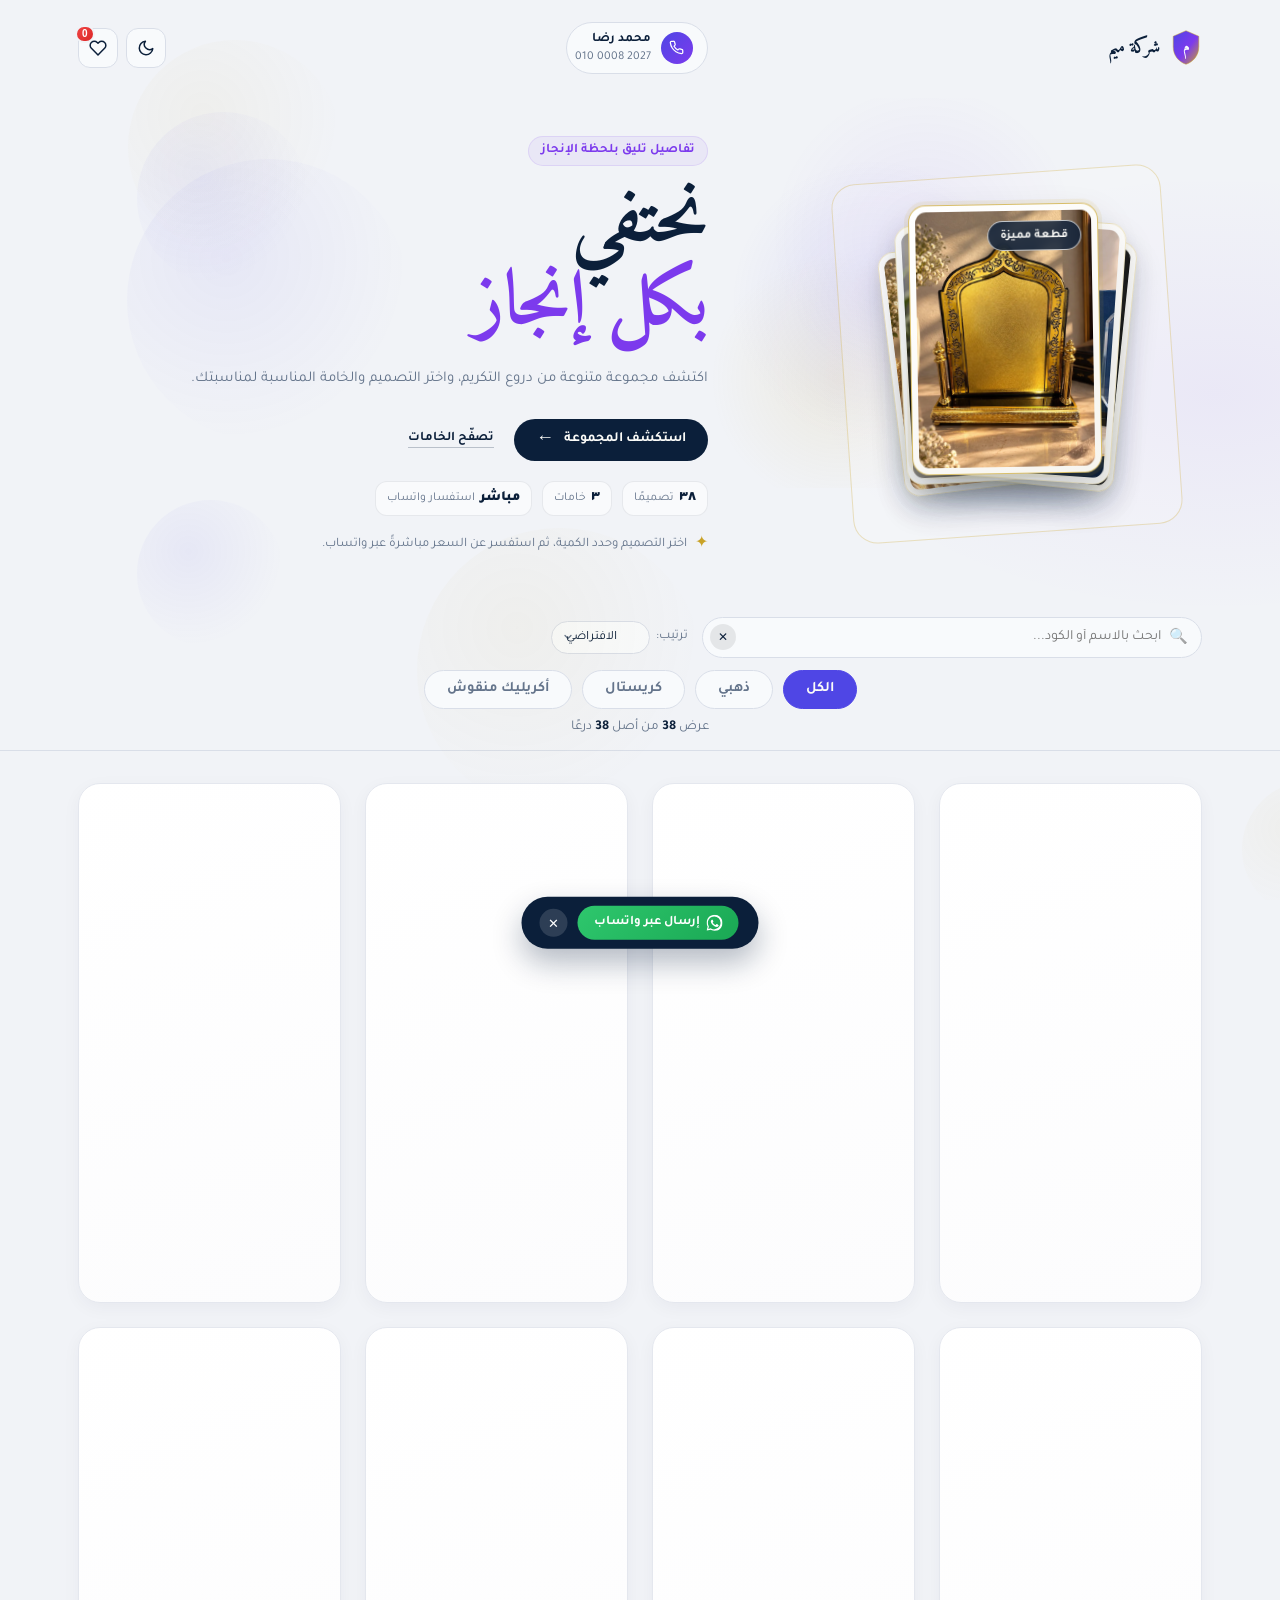
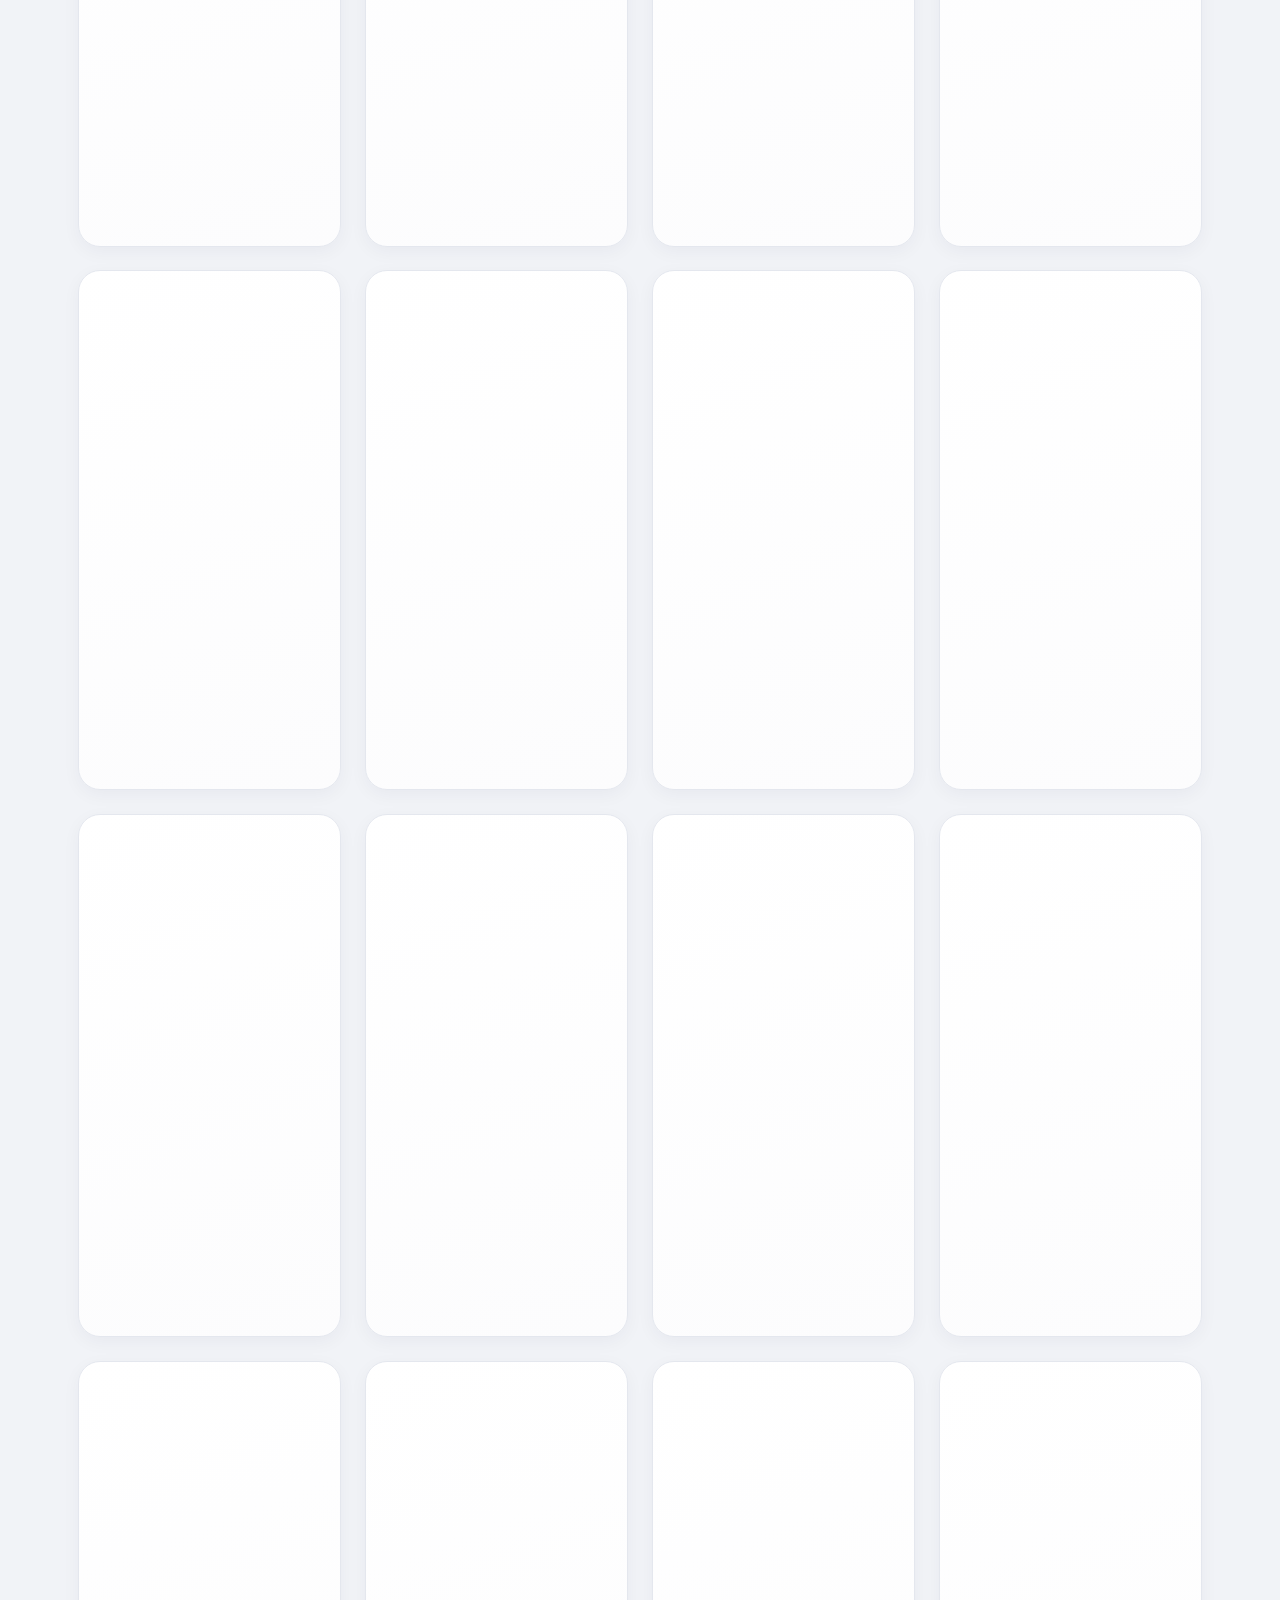
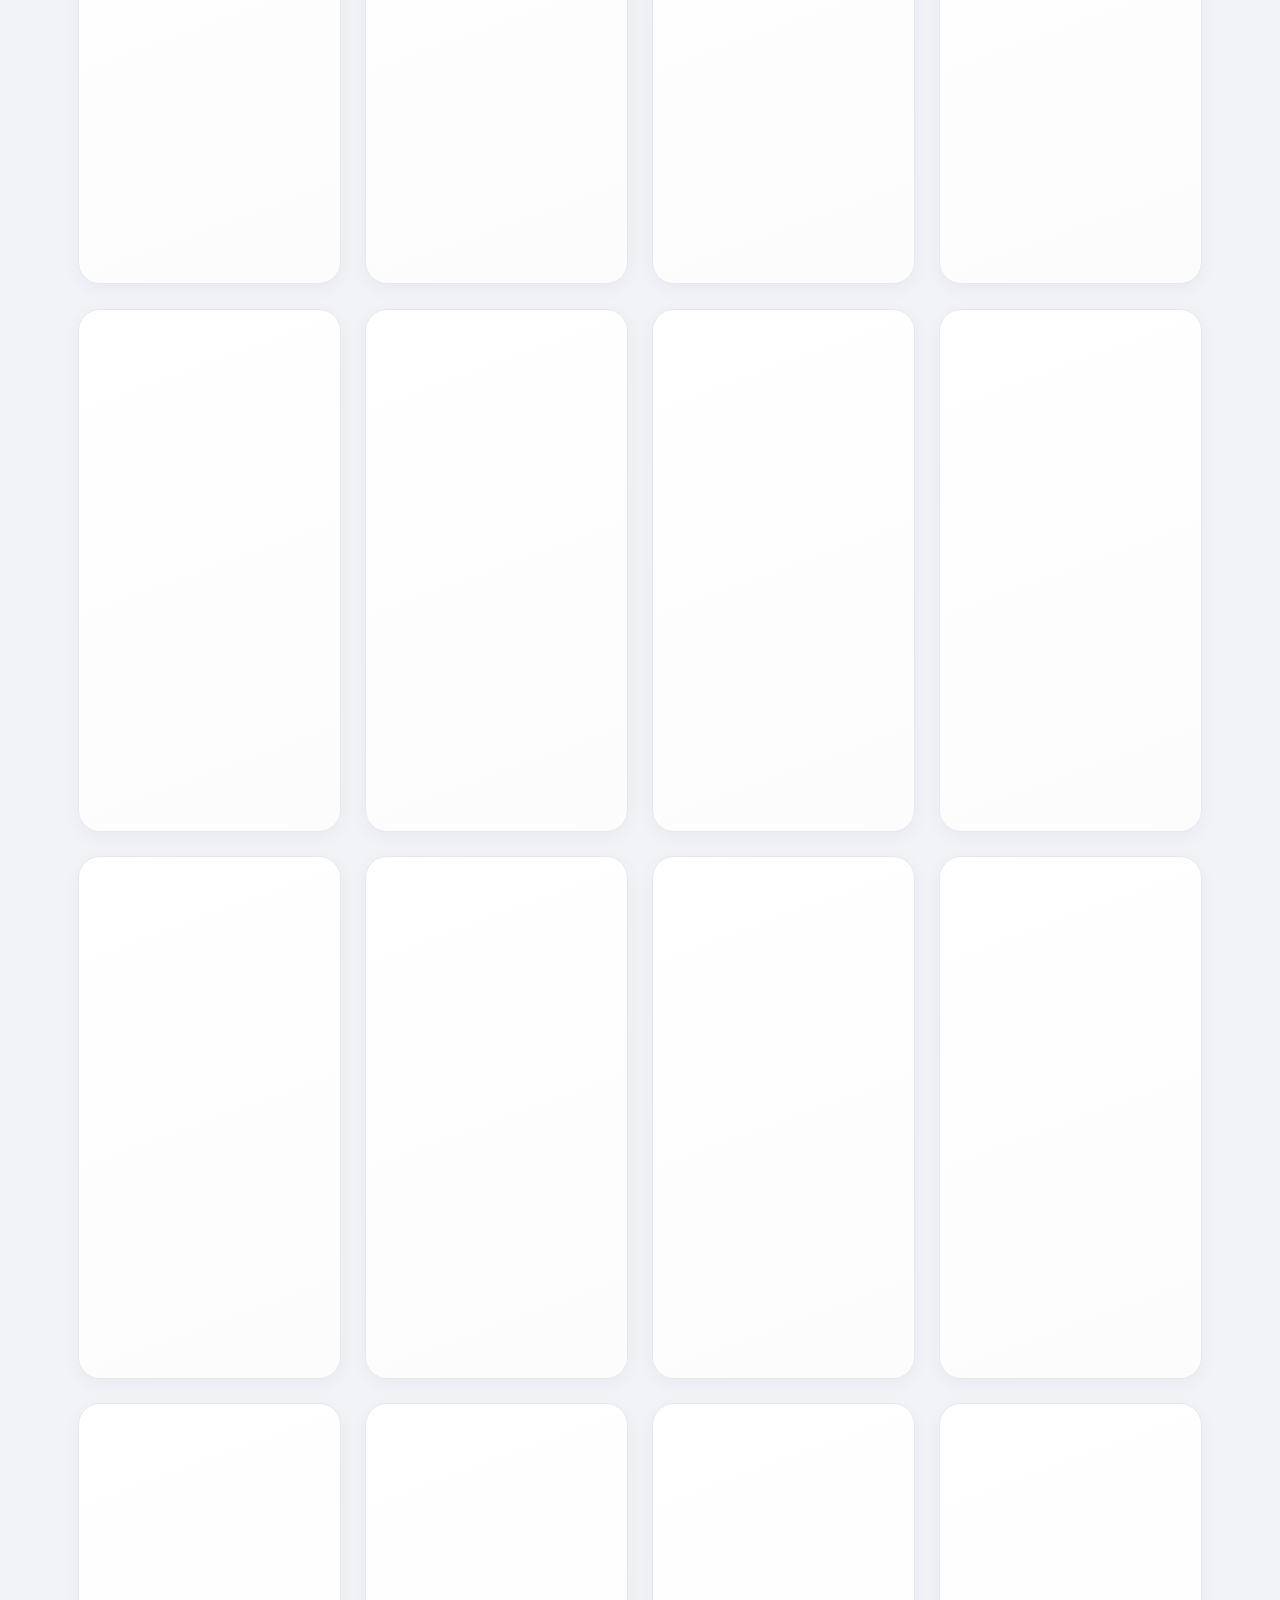
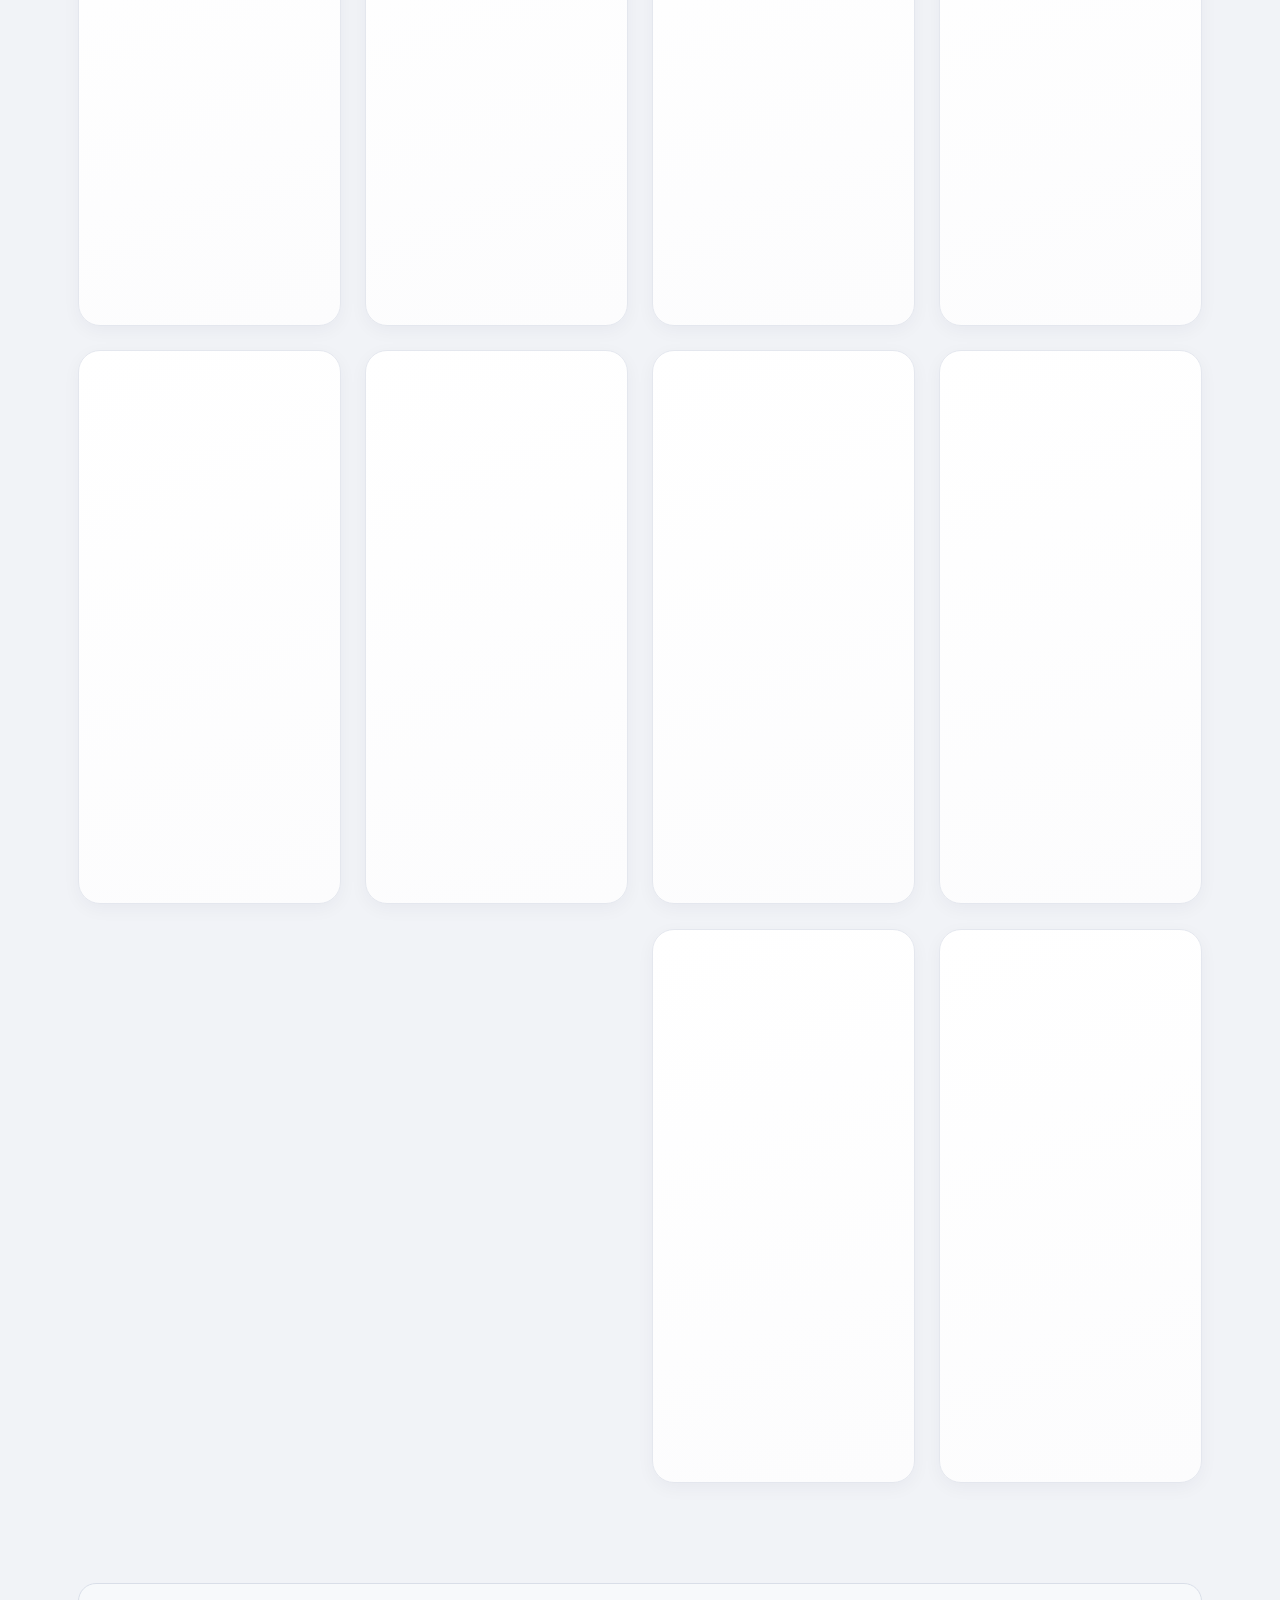
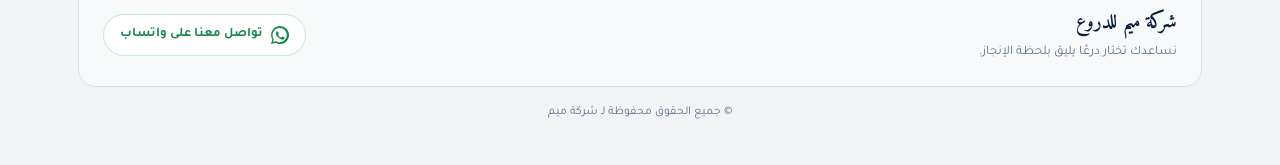
==== commit 74d67cb5: "تعديل استايل  اضافه  البياانات" ====
--- a/index.html
+++ b/index.html
@@ -4,17 +4,21 @@
 <head>
   <meta charset="UTF-8">
   <meta name="viewport" content="width=device-width, initial-scale=1.0">
-  <title>دروع التكريم</title>
+  <title>دروع التكريم — شركة ميم</title>
+  <meta name="description" content="مجموعة متنوعة من دروع التكريم بتصاميم وخامات فاخرة. اختر تصميمك واستفسر عبر واتساب.">
+  <meta name="theme-color" content="#4f46e5">
+
+  <link rel="manifest" href="manifest.json">
   <link rel="preconnect" href="https://fonts.googleapis.com">
-  <link
-    href="https://fonts.googleapis.com/css2?family=Amiri:wght@400;700&family=Tajawal:wght@400;500;700;900&display=swap"
-    rel="stylesheet">
+  <link href="https://fonts.googleapis.com/css2?family=Amiri:wght@400;700&family=Tajawal:wght@400;500;700;900&display=swap" rel="stylesheet">
   <link rel="stylesheet" href="css/style.css">
   <link rel="icon" href="images/logo.svg" type="image/svg+xml">
+  <link rel="apple-touch-icon" href="images/icon-192.png">
 </head>
 
 <body>
 
+  <!-- Page loader -->
   <div id="page-loader" class="page-loader" aria-hidden="true">
     <div class="page-loader__mark">
       <svg viewBox="0 0 40 46" xmlns="http://www.w3.org/2000/svg">
@@ -34,6 +38,7 @@
 
   <div class="floaters" id="floaters"></div>
 
+  <!-- Header -->
   <header class="site-header">
     <a class="brand" href="#top">
       <svg class="brand-mark" viewBox="0 0 40 46" xmlns="http://www.w3.org/2000/svg" aria-hidden="true">
@@ -61,9 +66,26 @@
         <span id="header-contact-phone"></span>
       </span>
     </a>
+
+    <!-- ✅ جديد: أزرار الثيم والمفضلة -->
+    <div class="header-tools">
+      <button class="icon-btn" id="themeToggle" aria-label="تبديل الوضع الليلي" title="الوضع الليلي/النهاري">
+        <svg viewBox="0 0 24 24" width="18" height="18" fill="none" stroke="currentColor" stroke-width="2" stroke-linecap="round" stroke-linejoin="round">
+          <path d="M21 12.79A9 9 0 1 1 11.21 3 7 7 0 0 0 21 12.79z"/>
+        </svg>
+      </button>
+      <button class="icon-btn" id="favToggle" aria-label="المفضلة" title="المفضلة">
+        <svg viewBox="0 0 24 24" width="18" height="18" fill="none" stroke="currentColor" stroke-width="2" stroke-linecap="round" stroke-linejoin="round">
+          <path d="M20.84 4.61a5.5 5.5 0 0 0-7.78 0L12 5.67l-1.06-1.06a5.5 5.5 0 0 0-7.78 7.78l1.06 1.06L12 21.23l7.78-7.78 1.06-1.06a5.5 5.5 0 0 0 0-7.78z"/>
+        </svg>
+        <span class="fav-count" id="favCount" hidden>0</span>
+      </button>
+    </div>
+
     <button class="admin-open-button" id="admin-open" type="button" hidden style="display:none">إدارة المنتجات</button>
   </header>
 
+  <!-- Admin panel (كما هو) -->
   <section class="admin-panel" id="admin-panel" hidden aria-labelledby="admin-title">
     <div class="admin-panel__backdrop" data-admin-close></div>
     <div class="admin-panel__dialog" role="dialog" aria-modal="true" aria-labelledby="admin-title" tabindex="-1">
@@ -75,15 +97,12 @@
         </div>
         <button class="admin-close" type="button" aria-label="إغلاق لوحة الإدارة" data-admin-close>&times;</button>
       </header>
-
       <p class="admin-local-notice">التغييرات محفوظة في هذا المتصفح فقط، ولا تظهر للزوار من أجهزة أخرى.</p>
       <p class="admin-status" id="admin-status" role="status" aria-live="polite" hidden></p>
-
       <div class="admin-stats" aria-label="ملخص المنتجات">
         <div class="admin-stat"><span>إجمالي المنتجات</span><strong id="admin-total">٠</strong></div>
         <div class="admin-stat"><span>التصنيفات المستخدمة</span><strong id="admin-categories">٠</strong></div>
       </div>
-
       <form class="admin-form" id="admin-product-form" hidden>
         <div class="admin-form__heading">
           <div>
@@ -93,30 +112,12 @@
         </div>
         <input id="admin-product-id" name="id" type="hidden">
         <div class="admin-form__grid">
-          <label class="admin-field">
-            <span>اسم المنتج</span>
-            <input name="name" required maxlength="100" autocomplete="off">
-          </label>
-          <label class="admin-field">
-            <span>كود المنتج</span>
-            <input name="code" required maxlength="30" autocomplete="off">
-          </label>
-          <label class="admin-field">
-            <span>الخامة / التصنيف</span>
-            <select name="cat" required></select>
-          </label>
-          <label class="admin-field">
-            <span>اللون</span>
-            <input name="color" required maxlength="50" autocomplete="off">
-          </label>
-          <label class="admin-field">
-            <span>المقاس</span>
-            <input name="size" required maxlength="60" autocomplete="off">
-          </label>
-          <label class="admin-field admin-field--wide">
-            <span>وصف مختصر</span>
-            <input name="era" required maxlength="120" autocomplete="off">
-          </label>
+          <label class="admin-field"><span>اسم المنتج</span><input name="name" required maxlength="100" autocomplete="off"></label>
+          <label class="admin-field"><span>كود المنتج</span><input name="code" required maxlength="30" autocomplete="off"></label>
+          <label class="admin-field"><span>الخامة / التصنيف</span><select name="cat" required></select></label>
+          <label class="admin-field"><span>اللون</span><input name="color" required maxlength="50" autocomplete="off"></label>
+          <label class="admin-field"><span>المقاس</span><input name="size" required maxlength="60" autocomplete="off"></label>
+          <label class="admin-field admin-field--wide"><span>وصف مختصر</span><input name="era" required maxlength="120" autocomplete="off"></label>
           <label class="admin-field admin-field--wide">
             <span>صورة المنتج (PNG أو JPG أو WebP)</span>
             <input id="admin-product-image" name="imageFile" type="file" accept="image/png,image/jpeg,image/webp">
@@ -129,16 +130,9 @@
           <button class="admin-button admin-button--quiet" id="admin-cancel-edit" type="button">إلغاء</button>
         </div>
       </form>
-
       <div class="admin-toolbar">
-        <label class="admin-field admin-search">
-          <span>بحث بالاسم أو الكود</span>
-          <input id="admin-search" type="search" placeholder="مثال: GO-001">
-        </label>
-        <label class="admin-field admin-category-filter">
-          <span>التصنيف</span>
-          <select id="admin-category-filter"></select>
-        </label>
+        <label class="admin-field admin-search"><span>بحث بالاسم أو الكود</span><input id="admin-search" type="search" placeholder="مثال: GO-001"></label>
+        <label class="admin-field admin-category-filter"><span>التصنيف</span><select id="admin-category-filter"></select></label>
         <div class="admin-toolbar__actions">
           <button class="admin-button admin-button--primary" id="admin-add" type="button">+ إضافة منتج</button>
           <button class="admin-button admin-button--quiet" id="admin-export" type="button">تصدير نسخة</button>
@@ -147,11 +141,11 @@
           <input id="admin-import-file" type="file" accept="application/json,.json" hidden>
         </div>
       </div>
-
       <div class="admin-product-list" id="admin-product-list"></div>
     </div>
   </section>
 
+  <!-- Hero -->
   <section class="hero" id="top">
     <div class="hero-copy">
       <p class="kicker">تفاصيل تليق بلحظة الإنجاز</p>
@@ -188,15 +182,43 @@
     </div>
   </section>
 
+  <!-- Recently viewed (جديد) -->
+  <section class="recently-viewed" id="recentlyViewed" hidden>
+    <div class="recently-viewed__inner">
+      <h2 class="recently-viewed__title">👁️ شوهد مؤخرًا</h2>
+      <div class="recently-viewed__track" id="recentlyTrack"></div>
+    </div>
+  </section>
+
+  <!-- Filter bar + search + sort -->
   <div class="filter-bar-slot">
     <div class="filter-bar">
+      <div class="filter-bar__top">
+        <div class="search-wrap">
+          <span class="search-wrap__icon" aria-hidden="true">🔍</span>
+          <input id="searchInput" type="search" placeholder="ابحث بالاسم أو الكود..." aria-label="بحث في المنتجات" autocomplete="off">
+          <button id="clearSearch" class="search-clear" hidden aria-label="مسح البحث">✕</button>
+        </div>
+        <div class="sort-wrap" aria-label="ترتيب المنتجات">
+          <label for="sortSelect" class="sort-wrap__label">ترتيب:</label>
+          <select id="sortSelect" class="sort-select">
+            <option value="default">الافتراضي</option>
+            <option value="name">أبجديًا</option>
+            <option value="code">بالكود</option>
+            <option value="newest">الأحدث</option>
+          </select>
+        </div>
+      </div>
+
       <nav class="filters" id="filters"></nav>
       <p class="count" id="count"></p>
+      <p class="search-count" id="searchCount" hidden></p>
     </div>
   </div>
 
   <main class="grid" id="grid"></main>
 
+  <!-- Product modal -->
   <div class="product-modal" id="product-modal" hidden>
     <div class="product-modal__backdrop" data-modal-close></div>
     <section class="product-modal__dialog" role="dialog" aria-modal="true" aria-labelledby="modal-product-name">
@@ -217,9 +239,24 @@
         <p class="product-modal__code" id="modal-product-code"></p>
         <p class="product-modal__size" id="modal-product-size"></p>
         <div id="modal-quantity-control"></div>
-        <a class="product-modal__whatsapp" id="modal-product-whatsapp" target="_blank" rel="noopener noreferrer">
-          تواصل عبر WhatsApp
-        </a>
+        <div class="product-modal__actions">
+          <a class="product-modal__whatsapp" id="modal-product-whatsapp" target="_blank" rel="noopener noreferrer">
+            تواصل عبر WhatsApp
+          </a>
+          <!-- ✅ جديد: زر مشاركة + مفضلة -->
+          <button class="product-modal__btn" id="modal-share" type="button" aria-label="نسخ رابط المنتج" title="نسخ الرابط">
+            <svg viewBox="0 0 24 24" width="18" height="18" fill="none" stroke="currentColor" stroke-width="2" stroke-linecap="round" stroke-linejoin="round">
+              <circle cx="18" cy="5" r="3"/><circle cx="6" cy="12" r="3"/><circle cx="18" cy="19" r="3"/>
+              <line x1="8.59" y1="13.51" x2="15.42" y2="17.49"/>
+              <line x1="15.41" y1="6.51" x2="8.59" y2="10.49"/>
+            </svg>
+          </button>
+          <button class="product-modal__btn" id="modal-fav" type="button" aria-label="أضف للمفضلة" title="المفضلة">
+            <svg viewBox="0 0 24 24" width="18" height="18" fill="none" stroke="currentColor" stroke-width="2" stroke-linecap="round" stroke-linejoin="round">
+              <path d="M20.84 4.61a5.5 5.5 0 0 0-7.78 0L12 5.67l-1.06-1.06a5.5 5.5 0 0 0-7.78 7.78l1.06 1.06L12 21.23l7.78-7.78 1.06-1.06a5.5 5.5 0 0 0 0-7.78z"/>
+            </svg>
+          </button>
+        </div>
       </div>
     </section>
   </div>
@@ -228,6 +265,7 @@
     <span aria-hidden="true">↑</span>
   </button>
 
+  <!-- Bulk bar -->
   <div class="bulk-bar" id="bulk-bar" hidden>
     <span class="bulk-bar__count" id="bulk-bar-count"></span>
     <button class="bulk-bar__send" id="bulk-bar-send" type="button">
@@ -239,6 +277,21 @@
     <button class="bulk-bar__clear" id="bulk-bar-clear" type="button" aria-label="إلغاء التحديد">✕</button>
   </div>
 
+  <!-- Favorites drawer (جديد) -->
+  <div class="fav-drawer" id="favDrawer" hidden>
+    <div class="fav-drawer__backdrop" data-fav-close></div>
+    <aside class="fav-drawer__panel" role="dialog" aria-modal="true" aria-labelledby="favTitle">
+      <header class="fav-drawer__head">
+        <h2 id="favTitle">❤️ المفضلة</h2>
+        <button class="fav-drawer__close" type="button" data-fav-close aria-label="إغلاق">✕</button>
+      </header>
+      <div class="fav-drawer__body" id="favBody"></div>
+    </aside>
+  </div>
+
+  <!-- Toast (جديد) -->
+  <div class="toast" id="toast" role="status" aria-live="polite"></div>
+
   <footer>
     <div class="footer-content">
       <div class="footer-copy">
@@ -252,9 +305,12 @@
         <span>تواصل معنا على واتساب</span>
       </a>
     </div>
-    <p class="footer-legal">© جميع الحقوق محفوظة لـ <span id="account-name">محمد رضا شركه ميم </span></p>
+    <p class="footer-legal">© جميع الحقوق محفوظة لـ <span id="account-name">محمد رضا شركه ميم</span></p>
   </footer>
+
   <script src="js/catalog-data.js"></script>
   <script src="js/script.js"></script>
+  <script src="js/gallery-features.js"></script>
 </body>
+
 </html>
--- a/css/style.css
+++ b/css/style.css
@@ -1908,3 +1908,787 @@
 /* المودال فوق شريط الفلاتر الثابت (z-index:999) */
 .product-modal{z-index:1200}
 @media (max-width:760px){.product-modal__dialog{z-index:1201}}
+
+
+/* ============================================================
+   إضافات الجاليري — الميزات الجديدة
+   (أضف هذا في نهاية css/style.css)
+   ============================================================ */
+
+/* ---------- الثيم الليلي ---------- */
+html[data-theme="dark"] {
+  --stage: #0d0b1a;
+  --panel: #1a1730;
+  --panel-edge: #2c2850;
+  --ink: #f1f0fa;
+  --muted: #a09fba;
+  --metal-hi: #2a2645;
+  --metal: #3d3760;
+  --metal-lo: #5c5680;
+}
+
+html[data-theme="dark"] body {
+  background:
+    radial-gradient(ellipse 900px 460px at 50% -8%, rgba(124, 58, 237, .15), transparent 62%),
+    radial-gradient(ellipse 700px 380px at 95% 6%, rgba(79, 70, 229, .12), transparent 58%),
+    var(--stage);
+}
+
+html[data-theme="dark"] .hero .kicker {
+  color: #c4b5fd;
+  border-color: rgba(196, 181, 253, .24);
+  background: rgba(124, 58, 237, .16);
+}
+
+html[data-theme="dark"] .hero h1,
+html[data-theme="dark"] .hero-secondary {
+  color: var(--ink);
+}
+
+html[data-theme="dark"] .hero h1 span,
+html[data-theme="dark"] .hero-secondary:hover,
+html[data-theme="dark"] .hero-secondary:focus-visible {
+  color: #c4b5fd;
+}
+
+html[data-theme="dark"] .hero-secondary {
+  border-bottom-color: rgba(241, 240, 250, .3);
+}
+
+html[data-theme="dark"] .hero-highlights li {
+  background: rgba(26, 23, 48, .82);
+  border-color: var(--panel-edge);
+}
+
+html[data-theme="dark"] .hero-cta {
+  background: linear-gradient(135deg, #4f46e5, #7c3aed);
+}
+
+html[data-theme="dark"] .card {
+  background: linear-gradient(160deg, #1c1936 0%, #1a1730 100%);
+  border-color: var(--panel-edge);
+}
+
+html[data-theme="dark"] .card:hover {
+  border-color: rgba(201, 162, 39, .6);
+}
+
+html[data-theme="dark"] .header-contact,
+html[data-theme="dark"] .admin-open-button,
+html[data-theme="dark"] .footer-content {
+  background: var(--panel);
+  border-color: var(--panel-edge);
+  color: var(--ink);
+}
+
+html[data-theme="dark"] .admin-open-button:hover,
+html[data-theme="dark"] .admin-open-button:focus-visible {
+  background: #2a2645;
+}
+
+html[data-theme="dark"] .chip {
+  background: var(--panel);
+  border-color: var(--panel-edge);
+  color: var(--muted);
+}
+
+html[data-theme="dark"] .chip:hover {
+  color: var(--ink);
+}
+
+html[data-theme="dark"] .filter-bar.is-fixed {
+  background: rgba(26, 23, 48, .94);
+  border-bottom-color: rgba(201, 162, 39, .25);
+}
+
+html[data-theme="dark"] .thumb {
+  background: linear-gradient(145deg, #2a2645, #1f1c38);
+}
+
+html[data-theme="dark"] .product-modal__dialog {
+  background: linear-gradient(155deg, #1c1936 0%, #1a1730 72%, #2a2645 100%);
+  border-color: rgba(201, 162, 39, .38);
+}
+
+html[data-theme="dark"] .product-modal__close,
+html[data-theme="dark"] .product-modal__nav {
+  background: #f1f0fa;
+  color: #1e1b3a;
+}
+
+html[data-theme="dark"] .product-modal__close:hover,
+html[data-theme="dark"] .product-modal__close:focus-visible,
+html[data-theme="dark"] .product-modal__nav:hover,
+html[data-theme="dark"] .product-modal__nav:focus-visible {
+  background: #ddd9f2;
+  color: #1e1b3a;
+}
+
+html[data-theme="dark"] .product-modal__code {
+  background: #39345c;
+  border-color: rgba(201, 162, 39, .5);
+  color: #fff;
+}
+
+html[data-theme="dark"] .product-modal__size {
+  background: #302b4d;
+  border-color: #514a73;
+  color: #f1f0fa;
+}
+
+html[data-theme="dark"] .product-modal__counter {
+  color: #e8c75a;
+}
+
+html[data-theme="dark"] .quantity-control__stepper {
+  background: var(--panel);
+  border-color: var(--panel-edge);
+}
+
+html[data-theme="dark"] .quantity-control__button {
+  background: var(--panel-edge);
+  color: var(--ink);
+}
+
+html[data-theme="dark"] .footer-contact {
+  background: var(--panel);
+}
+
+html[data-theme="dark"] .footer-contact:hover {
+  background: #2a2645;
+}
+
+/* ---------- أزرار الهيدر (ثيم + مفضلة) ---------- */
+.header-tools {
+  display: flex;
+  gap: 8px;
+  align-items: center;
+}
+
+.icon-btn {
+  width: 40px;
+  height: 40px;
+  border: 1px solid var(--panel-edge);
+  background: var(--panel);
+  border-radius: 12px;
+  display: grid;
+  place-items: center;
+  cursor: pointer;
+  color: var(--ink);
+  position: relative;
+  transition: all .2s ease;
+}
+
+.icon-btn:hover,
+.icon-btn:focus-visible {
+  border-color: var(--teal);
+  color: var(--teal);
+  transform: translateY(-1px);
+  outline: none;
+}
+
+.fav-count {
+  position: absolute;
+  top: -4px;
+  inset-inline-end: -4px;
+  min-width: 18px;
+  height: 18px;
+  padding: 0 5px;
+  background: linear-gradient(135deg, #ef4444, #dc2626);
+  color: #fff;
+  border-radius: 999px;
+  font-size: 10px;
+  font-weight: 700;
+  display: grid;
+  place-items: center;
+  border: 2px solid var(--stage);
+}
+
+/* ---------- شريط البحث + الترتيب ---------- */
+.filter-bar__top {
+  display: flex;
+  align-items: center;
+  gap: 14px;
+  max-width: 1180px;
+  margin: 0 auto 12px;
+  padding: 0 28px;
+  flex-wrap: wrap;
+}
+
+.search-wrap {
+  position: relative;
+  flex: 1 1 320px;
+  max-width: 500px;
+}
+
+.search-wrap__icon {
+  position: absolute;
+  inset-inline-start: 14px;
+  top: 50%;
+  transform: translateY(-50%);
+  font-size: 15px;
+  opacity: .55;
+  pointer-events: none;
+}
+
+#searchInput {
+  width: 100%;
+  padding: 11px 40px 11px 40px;
+  border: 1.5px solid var(--panel-edge);
+  border-radius: 999px;
+  background: var(--panel);
+  color: var(--ink);
+  font: inherit;
+  font-size: 14px;
+  transition: border-color .2s, box-shadow .2s;
+}
+
+#searchInput:focus {
+  outline: none;
+  border-color: var(--teal);
+  box-shadow: 0 0 0 3px rgba(79, 70, 229, .12);
+}
+
+.search-clear {
+  position: absolute;
+  inset-inline-end: 8px;
+  top: 50%;
+  transform: translateY(-50%);
+  width: 26px;
+  height: 26px;
+  border: 0;
+  background: rgba(0, 0, 0, .08);
+  border-radius: 50%;
+  cursor: pointer;
+  color: var(--ink);
+  font-size: 12px;
+  display: grid;
+  place-items: center;
+  transition: background .2s;
+}
+
+.search-clear:hover {
+  background: rgba(0, 0, 0, .16);
+}
+
+html[data-theme="dark"] .search-clear {
+  background: rgba(255, 255, 255, .1);
+}
+
+.sort-wrap {
+  display: flex;
+  align-items: center;
+  gap: 6px;
+  flex: 0 0 auto;
+}
+
+.sort-wrap__label {
+  font-size: 13px;
+  color: var(--muted);
+}
+
+.sort-select {
+  padding: 9px 32px 9px 14px;
+  border: 1.5px solid var(--panel-edge);
+  border-radius: 999px;
+  background: var(--panel);
+  color: var(--ink);
+  font: inherit;
+  font-size: 13px;
+  cursor: pointer;
+  appearance: none;
+  background-image: url("data:image/svg+xml,%3Csvg xmlns='http://www.w3.org/2000/svg' width='12' height='12' viewBox='0 0 24 24' fill='none' stroke='%2364748b' stroke-width='2.5' stroke-linecap='round' stroke-linejoin='round'%3E%3Cpolyline points='6 9 12 15 18 9'/%3E%3C/svg%3E");
+  background-repeat: no-repeat;
+  background-position: left 10px center;
+}
+
+.sort-select:focus {
+  outline: none;
+  border-color: var(--teal);
+}
+
+.search-count {
+  max-width: 1180px;
+  margin: 0 auto;
+  padding: 4px 28px 0;
+  color: var(--teal);
+  font-size: 13px;
+  text-align: center;
+  font-weight: 700;
+}
+
+/* ---------- كارت: تحسينات ---------- */
+.card {
+  position: relative;
+}
+
+/* زر المفضلة على الكارت */
+.fav-btn {
+  position: absolute;
+  top: 12px;
+  inset-inline-end: 48px;
+  z-index: 2;
+  width: 32px;
+  height: 32px;
+  border-radius: 50%;
+  border: 1.5px solid rgba(255, 255, 255, .8);
+  background: rgba(11, 31, 58, .35);
+  backdrop-filter: blur(4px);
+  -webkit-backdrop-filter: blur(4px);
+  display: flex;
+  align-items: center;
+  justify-content: center;
+  cursor: pointer;
+  color: #fff;
+  padding: 0;
+  transition: background .2s, border-color .2s, transform .15s;
+}
+
+.fav-btn:hover {
+  transform: scale(1.1);
+  border-color: #fff;
+}
+
+.fav-btn svg {
+  transition: fill .2s, stroke .2s;
+}
+
+.fav-btn.is-fav {
+  background: #ef4444;
+  border-color: #ef4444;
+}
+
+.fav-btn.is-fav svg {
+  fill: #fff;
+  stroke: #fff;
+}
+
+/* شارة "جديد" */
+.card[data-new="true"]::before {
+  content: "جديد";
+  position: absolute;
+  top: 12px;
+  inset-inline-start: 10px;
+  z-index: 2;
+  padding: 4px 10px;
+  border-radius: 999px;
+  background: linear-gradient(135deg, #2ec76d, #1aa854);
+  color: #fff;
+  font-size: 11px;
+  font-weight: 700;
+  letter-spacing: .02em;
+  box-shadow: 0 4px 10px rgba(30, 199, 109, .3);
+}
+
+.card[data-new="true"] .product-code-badge {
+  top: 44px;
+}
+
+/* Quick view (tooltip) */
+.card .thumb {
+  position: relative;
+}
+
+.card .thumb::after {
+  content: attr(data-preview);
+  position: absolute;
+  bottom: 10px;
+  left: 10px;
+  right: 10px;
+  padding: 8px 12px;
+  border-radius: 10px;
+  background: rgba(11, 31, 58, .88);
+  color: #fff;
+  font-size: 12px;
+  text-align: center;
+  opacity: 0;
+  transform: translateY(6px);
+  transition: opacity .25s, transform .25s;
+  pointer-events: none;
+  backdrop-filter: blur(6px);
+  -webkit-backdrop-filter: blur(6px);
+  z-index: 3;
+}
+
+.card:hover .thumb::after {
+  opacity: 1;
+  transform: translateY(0);
+}
+
+/* خلفية حسب التصنيف */
+.thumb[data-cat="gold"] {
+  background: linear-gradient(145deg, #fdf6e3, #f5e6c8);
+}
+
+.thumb[data-cat="crystal"] {
+  background: linear-gradient(145deg, #eef4ff, #dde7fa);
+}
+
+.thumb[data-cat="acrylic"] {
+  background: linear-gradient(145deg, #f3eaff, #e6d9fa);
+}
+
+html[data-theme="dark"] .thumb[data-cat="gold"] {
+  background: linear-gradient(145deg, #3a3020, #2a2418);
+}
+
+html[data-theme="dark"] .thumb[data-cat="crystal"] {
+  background: linear-gradient(145deg, #1f2a40, #16202e);
+}
+
+html[data-theme="dark"] .thumb[data-cat="acrylic"] {
+  background: linear-gradient(145deg, #2a1f40, #1e162e);
+}
+
+/* Skeleton أثناء تحميل الصورة */
+.thumb .skeleton {
+  position: absolute;
+  inset: 8px;
+  border-radius: 12px;
+  background: linear-gradient(90deg, rgba(200, 200, 200, .2) 25%, rgba(220, 220, 220, .4) 50%, rgba(200, 200, 200, .2) 75%);
+  background-size: 200% 100%;
+  animation: shimmer 1.4s infinite;
+  z-index: 0;
+}
+
+.thumb img.is-loaded + .skeleton,
+.thumb img.is-loaded ~ .skeleton {
+  display: none;
+}
+
+@keyframes shimmer {
+  0% { background-position: 200% 0; }
+  100% { background-position: -200% 0; }
+}
+
+/* ---------- Recently viewed ---------- */
+.recently-viewed {
+  max-width: 1180px;
+  margin: 0 auto;
+  padding: 24px 28px 0;
+}
+
+.recently-viewed__title {
+  font-family: 'Amiri', serif;
+  font-size: 20px;
+  color: var(--ink);
+  margin: 0 0 12px;
+}
+
+.recently-viewed__track {
+  display: flex;
+  gap: 12px;
+  overflow-x: auto;
+  padding-bottom: 8px;
+  scrollbar-width: thin;
+}
+
+.recently-viewed__track::-webkit-scrollbar {
+  height: 6px;
+}
+
+.recently-viewed__track::-webkit-scrollbar-thumb {
+  background: var(--panel-edge);
+  border-radius: 3px;
+}
+
+.recently-viewed__item {
+  flex: 0 0 auto;
+  width: 90px;
+  height: 110px;
+  border-radius: 12px;
+  overflow: hidden;
+  border: 2px solid var(--panel-edge);
+  background: var(--panel);
+  cursor: pointer;
+  transition: transform .2s, border-color .2s;
+  padding: 0;
+  display: flex;
+  align-items: center;
+  justify-content: center;
+}
+
+.recently-viewed__item:hover {
+  border-color: var(--teal);
+  transform: translateY(-3px);
+}
+
+.recently-viewed__item img {
+  width: 100%;
+  height: 100%;
+  object-fit: contain;
+  padding: 6px;
+}
+
+/* ---------- مودال: أزرار إضافية ---------- */
+.product-modal__actions {
+  display: flex;
+  gap: 8px;
+  align-items: stretch;
+  flex-wrap: wrap;
+}
+
+.product-modal__whatsapp {
+  flex: 1 1 auto;
+}
+
+.product-modal__btn {
+  width: 46px;
+  height: 46px;
+  flex: 0 0 auto;
+  border: 1.5px solid var(--panel-edge);
+  background: var(--panel);
+  color: var(--ink);
+  border-radius: 999px;
+  display: grid;
+  place-items: center;
+  cursor: pointer;
+  transition: all .2s;
+}
+
+.product-modal__btn:hover {
+  border-color: var(--teal);
+  color: var(--teal);
+  transform: translateY(-2px);
+}
+
+.product-modal__btn.is-fav {
+  background: #ef4444;
+  border-color: #ef4444;
+  color: #fff;
+}
+
+.product-modal__btn.is-fav svg {
+  fill: #fff;
+  stroke: #fff;
+}
+
+/* ---------- Drawer المفضلة ---------- */
+.fav-drawer {
+  position: fixed;
+  inset: 0;
+  z-index: 1300;
+}
+
+.fav-drawer[hidden] {
+  display: none;
+}
+
+.fav-drawer__backdrop {
+  position: absolute;
+  inset: 0;
+  background: rgba(11, 31, 58, .55);
+  backdrop-filter: blur(4px);
+  -webkit-backdrop-filter: blur(4px);
+}
+
+.fav-drawer__panel {
+  position: absolute;
+  top: 0;
+  inset-inline-end: 0;
+  height: 100%;
+  width: min(420px, 100%);
+  background: var(--panel);
+  border-inline-start: 1px solid var(--panel-edge);
+  box-shadow: -20px 0 60px rgba(11, 31, 58, .3);
+  display: flex;
+  flex-direction: column;
+  animation: slideInRight .3s ease;
+}
+
+@keyframes slideInRight {
+  from { transform: translateX(100%); }
+  to { transform: translateX(0); }
+}
+
+.fav-drawer__head {
+  display: flex;
+  align-items: center;
+  justify-content: space-between;
+  padding: 18px 20px;
+  border-bottom: 1px solid var(--panel-edge);
+}
+
+.fav-drawer__head h2 {
+  margin: 0;
+  font-size: 18px;
+  font-family: 'Amiri', serif;
+}
+
+.fav-drawer__close {
+  width: 34px;
+  height: 34px;
+  border: 1px solid var(--panel-edge);
+  background: var(--panel);
+  border-radius: 50%;
+  cursor: pointer;
+  color: var(--ink);
+  font-size: 16px;
+}
+
+.fav-drawer__body {
+  flex: 1;
+  overflow-y: auto;
+  padding: 16px;
+  display: grid;
+  gap: 10px;
+  align-content: start;
+}
+
+.fav-item {
+  display: grid;
+  grid-template-columns: 60px 1fr auto;
+  gap: 12px;
+  align-items: center;
+  padding: 10px;
+  border: 1.5px solid var(--panel-edge);
+  border-radius: 12px;
+  background: var(--stage);
+}
+
+.fav-item img {
+  width: 60px;
+  height: 60px;
+  object-fit: contain;
+  border-radius: 8px;
+  background: var(--panel);
+}
+
+.fav-item b {
+  display: block;
+  font-size: 14px;
+  margin-bottom: 3px;
+}
+
+.fav-item small {
+  color: var(--muted);
+  font-size: 12px;
+}
+
+.fav-item__actions {
+  display: flex;
+  gap: 6px;
+}
+
+.fav-item__actions button {
+  width: 32px;
+  height: 32px;
+  border: 1px solid var(--panel-edge);
+  background: var(--panel);
+  border-radius: 8px;
+  cursor: pointer;
+  color: var(--ink);
+  display: grid;
+  place-items: center;
+  font-size: 13px;
+  transition: all .2s;
+}
+
+.fav-item__actions button:hover {
+  border-color: var(--teal);
+  color: var(--teal);
+}
+
+.fav-item__actions button.del:hover {
+  border-color: #ef4444;
+  color: #ef4444;
+}
+
+/* ---------- Toast ---------- */
+.toast {
+  position: fixed;
+  bottom: 24px;
+  left: 50%;
+  transform: translateX(-50%) translateY(100px);
+  z-index: 2000;
+  padding: 12px 22px;
+  border-radius: 999px;
+  background: var(--ink);
+  color: var(--panel);
+  font-size: 14px;
+  font-weight: 700;
+  box-shadow: 0 12px 30px rgba(0, 0, 0, .3);
+  opacity: 0;
+  pointer-events: none;
+  transition: transform .3s ease, opacity .3s ease;
+  max-width: calc(100vw - 32px);
+  text-align: center;
+}
+
+.toast.show {
+  transform: translateX(-50%) translateY(0);
+  opacity: 1;
+}
+
+.toast.ok {
+  background: linear-gradient(135deg, #2ec76d, #1aa854);
+  color: #fff;
+}
+
+.toast.err {
+  background: linear-gradient(135deg, #ef4444, #dc2626);
+  color: #fff;
+}
+
+/* ---------- جوال ---------- */
+@media (max-width: 600px) {
+  .header-tools {
+    order: 3;
+    margin-inline-start: auto;
+  }
+
+  .filter-bar__top {
+    flex-direction: column;
+    align-items: stretch;
+    gap: 10px;
+    padding: 0 18px;
+  }
+
+  .search-wrap {
+    max-width: none;
+  }
+
+  .sort-wrap {
+    justify-content: space-between;
+  }
+
+  .sort-select {
+    flex: 1;
+  }
+
+  .recently-viewed {
+    padding: 18px 18px 0;
+  }
+
+  .recently-viewed__item {
+    width: 78px;
+    height: 96px;
+  }
+
+  .fav-btn {
+    inset-inline-end: 46px;
+  }
+
+  .product-modal__actions {
+    flex-wrap: nowrap;
+  }
+
+  .product-modal__btn {
+    width: 42px;
+    height: 42px;
+  }
+
+  .fav-drawer__panel {
+    width: 100%;
+  }
+}
+
+/* ---------- Reduced motion ---------- */
+@media (prefers-reduced-motion: reduce) {
+  .skeleton,
+  .toast,
+  .fav-drawer__panel {
+    animation: none !important;
+    transition: none !important;
+  }
+}
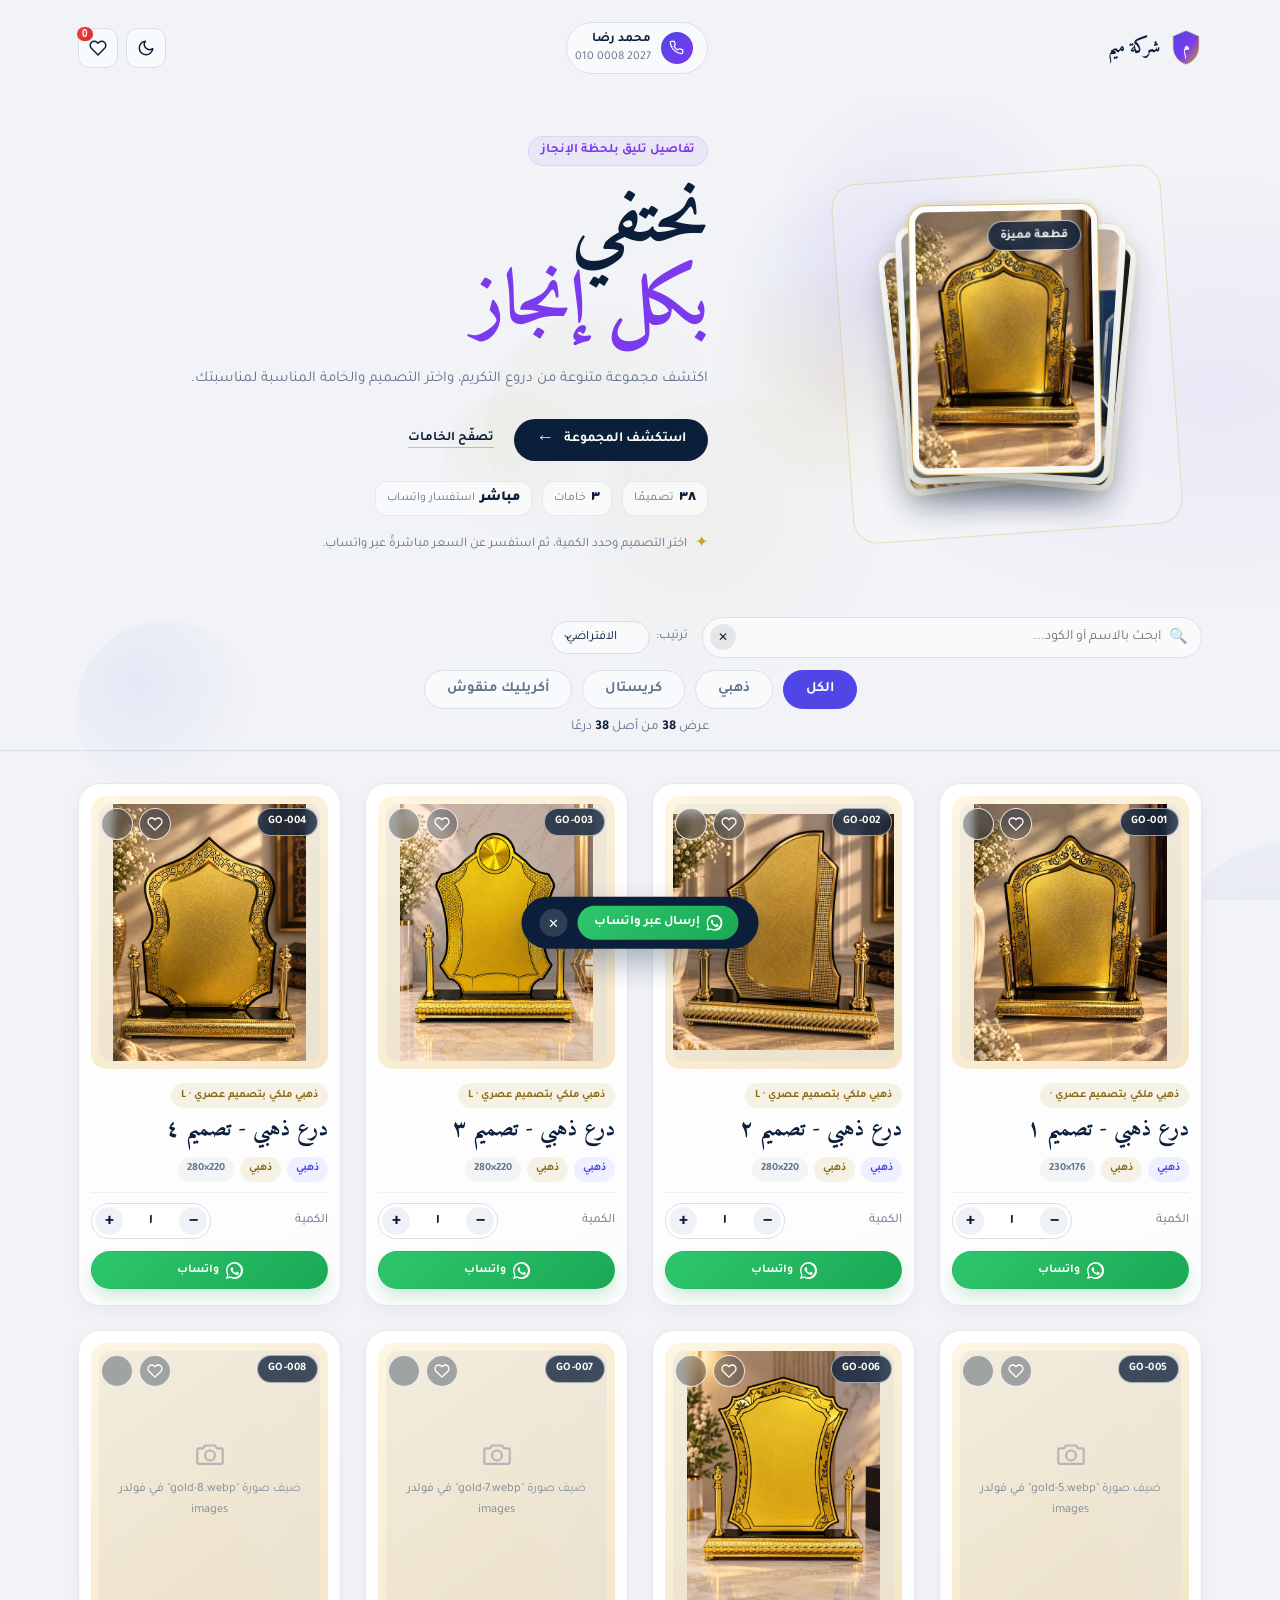
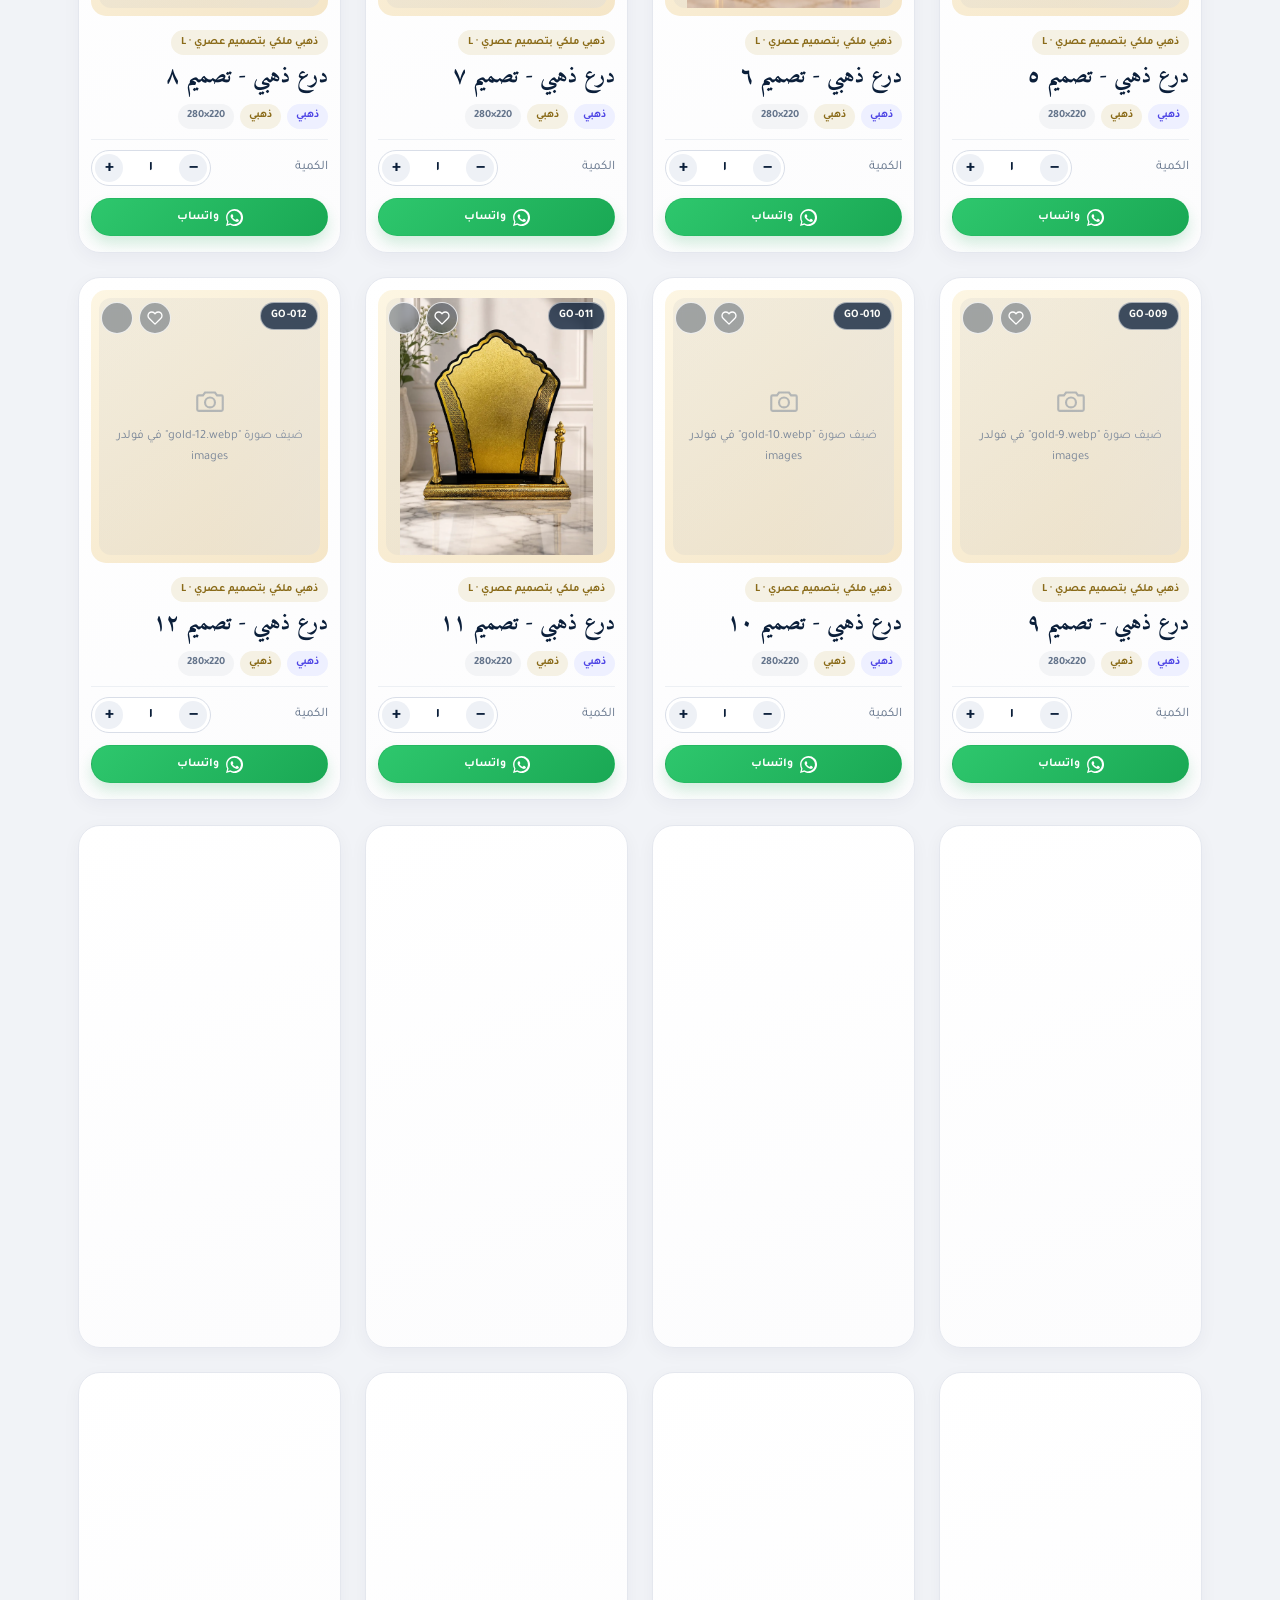
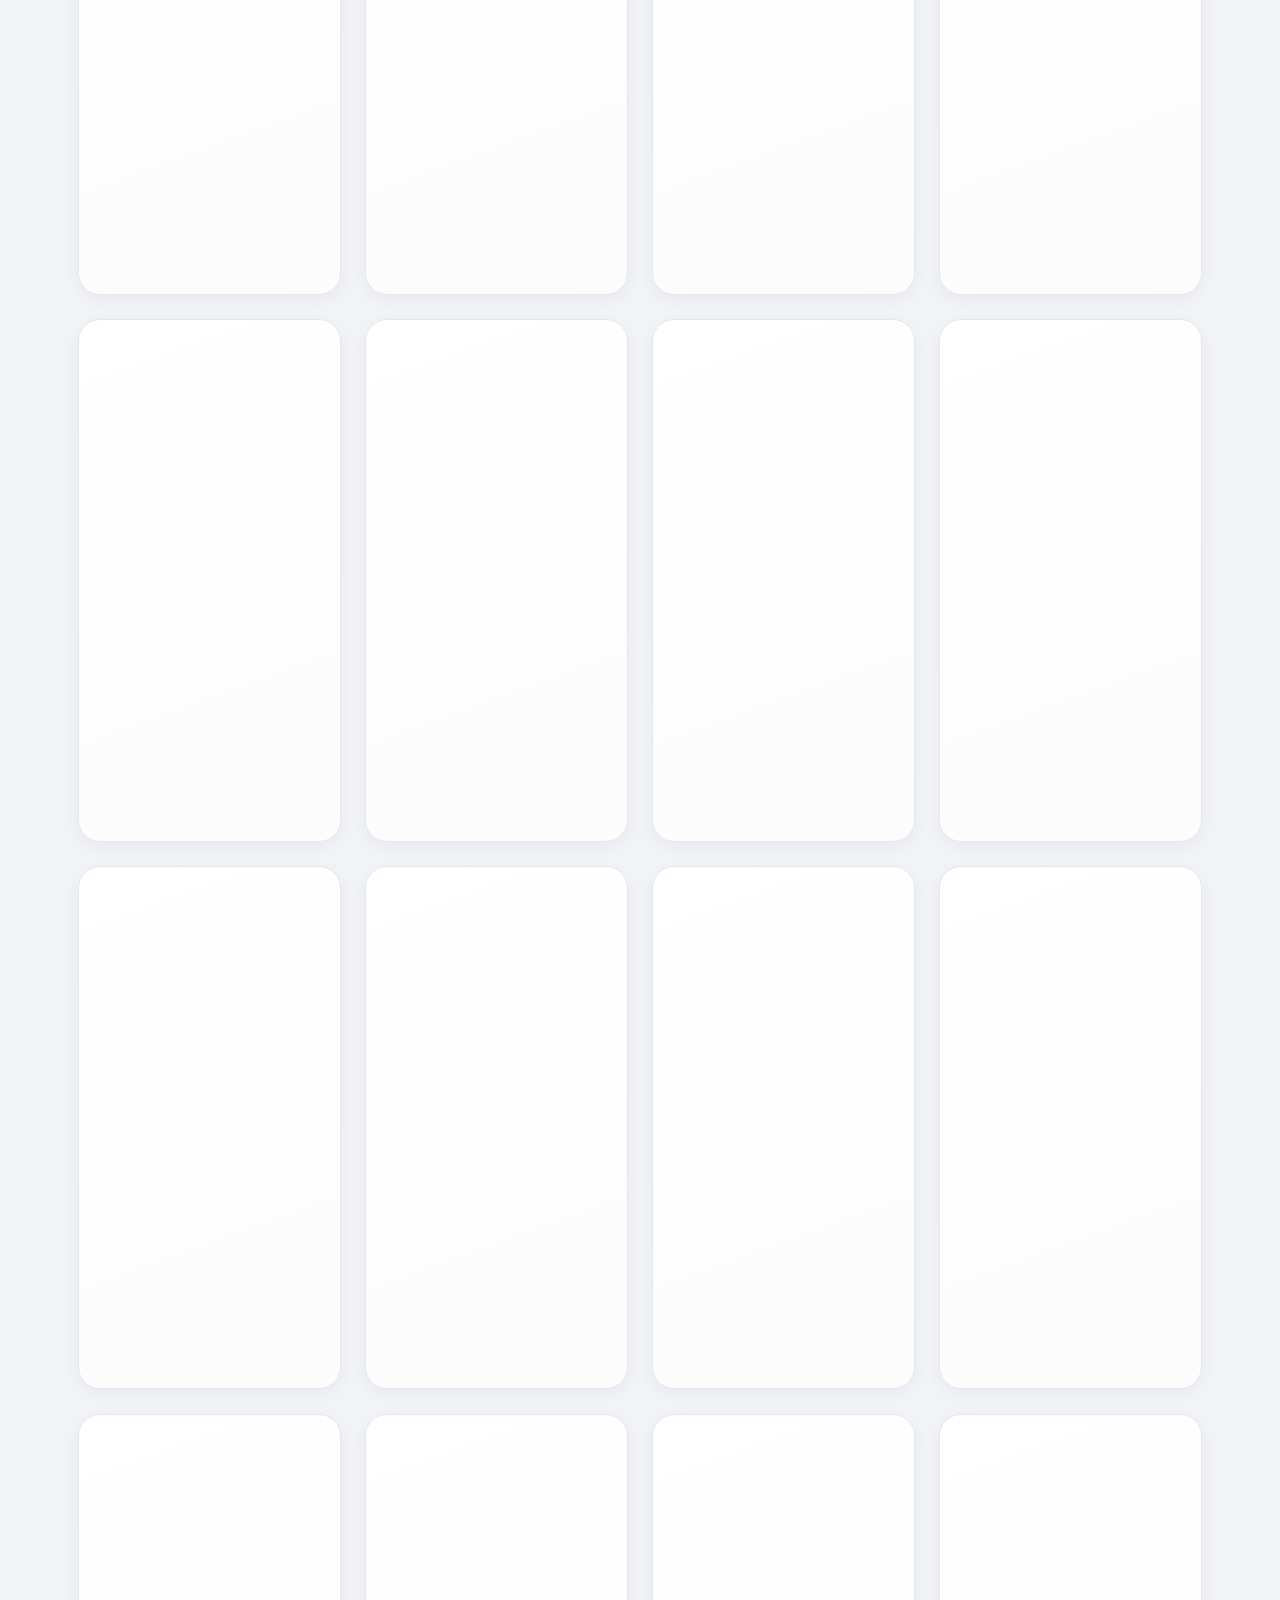
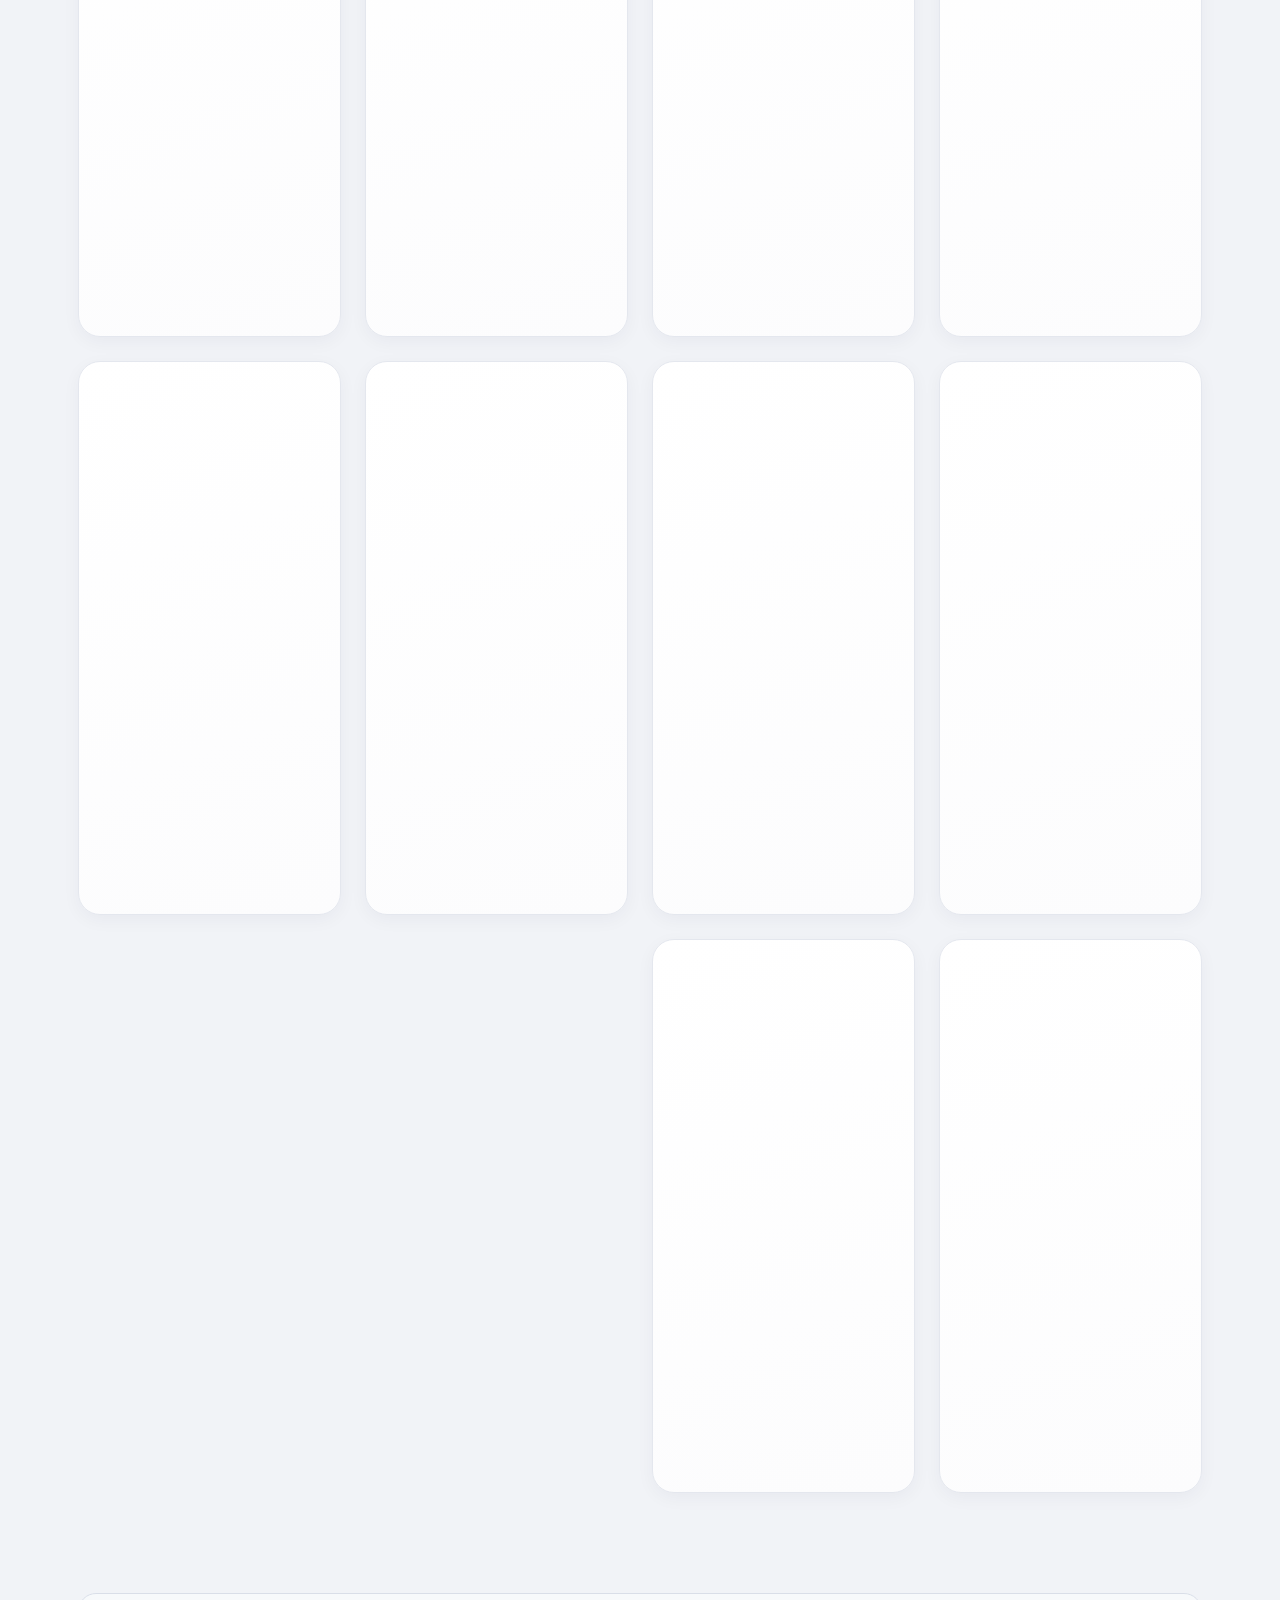
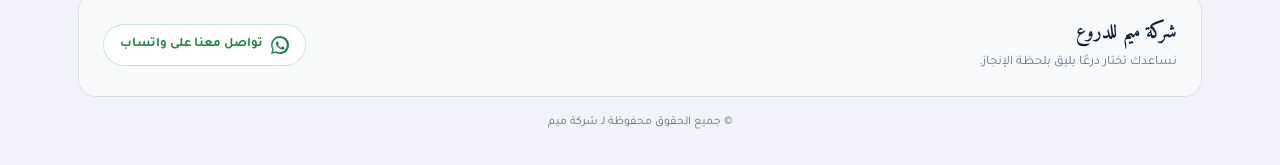
==== commit 0d189410: "تعديلات" ====
--- a/index.html
+++ b/index.html
@@ -208,9 +208,26 @@
             <option value="newest">الأحدث</option>
           </select>
         </div>
-      </div>
-
-      <nav class="filters" id="filters"></nav>
+        <button class="mobile-filter-toggle" id="mobileFilterToggle" type="button" aria-label="فتح قائمة التصنيفات" title="التصنيفات" aria-expanded="false" aria-controls="mobileFilterDrawer">
+          <svg viewBox="0 0 24 24" width="20" height="20" fill="none" stroke="currentColor" stroke-width="2" stroke-linecap="round" stroke-linejoin="round" aria-hidden="true">
+            <path d="M4 6h16M4 12h16M4 18h16"/>
+            <circle cx="9" cy="6" r="2" fill="currentColor" stroke="none"/>
+            <circle cx="15" cy="12" r="2" fill="currentColor" stroke="none"/>
+            <circle cx="8" cy="18" r="2" fill="currentColor" stroke="none"/>
+          </svg>
+        </button>
+      </div>
+
+      <div class="mobile-filter-drawer" id="mobileFilterDrawer">
+        <div class="mobile-filter-backdrop" data-filter-close></div>
+        <aside class="mobile-filter-panel" role="dialog" aria-modal="true" aria-labelledby="mobileFilterTitle" aria-hidden="true" tabindex="-1">
+          <div class="mobile-filter-header">
+            <h2 id="mobileFilterTitle">تصفية حسب النوع</h2>
+            <button class="mobile-filter-close" type="button" aria-label="إغلاق التصنيفات" data-filter-close>&times;</button>
+          </div>
+          <nav class="filters" id="filters" aria-label="تصفية حسب نوع المنتج"></nav>
+        </aside>
+      </div>
       <p class="count" id="count"></p>
       <p class="search-count" id="searchCount" hidden></p>
     </div>
--- a/css/style.css
+++ b/css/style.css
@@ -2001,6 +2001,11 @@
   border-bottom-color: rgba(201, 162, 39, .25);
 }
 
+html[data-theme="dark"] .mobile-filter-panel {
+  background: var(--panel);
+  border-color: var(--panel-edge);
+}
+
 html[data-theme="dark"] .thumb {
   background: linear-gradient(145deg, #2a2645, #1f1c38);
 }
@@ -2205,6 +2210,38 @@
 .sort-select:focus {
   outline: none;
   border-color: var(--teal);
+}
+
+.mobile-filter-toggle,
+.mobile-filter-header,
+.mobile-filter-backdrop {
+  display: none;
+}
+
+.mobile-filter-drawer {
+  display: contents;
+}
+
+.mobile-filter-panel {
+  display: contents;
+}
+
+.mobile-filter-header h2 {
+  margin: 0;
+  color: var(--ink);
+  font-family: 'Amiri', serif;
+  font-size: 20px;
+}
+
+.mobile-filter-close {
+  width: 38px;
+  height: 38px;
+  border: 1px solid var(--panel-edge);
+  border-radius: 50%;
+  background: var(--stage);
+  color: var(--ink);
+  font: 24px/1 'Tajawal', sans-serif;
+  cursor: pointer;
 }
 
 .search-count {
@@ -2638,22 +2675,167 @@
   }
 
   .filter-bar__top {
+    display: grid;
+    grid-template-columns: minmax(0, 1fr) auto;
+    gap: 8px;
+    padding: 0 14px;
+  }
+
+  .search-wrap {
+    grid-column: 1 / -1;
+    width: 100%;
+    flex: none;
+    min-width: 0;
+    max-width: none;
+  }
+
+  .sort-wrap {
+    grid-column: 1;
+    justify-self: start;
+    gap: 4px;
+  }
+
+  .sort-wrap__label {
+    font-size: 12px;
+  }
+
+  .sort-select {
+    flex: 0 0 112px;
+    min-width: 0;
+    padding: 9px 24px 9px 8px;
+    font-size: 12px;
+  }
+
+  #searchInput {
+    min-width: 0;
+    padding: 10px 34px;
+    font-size: 13px;
+  }
+
+  .search-wrap__icon {
+    inset-inline-start: 11px;
+    font-size: 13px;
+  }
+
+  .mobile-filter-toggle {
+    position: fixed;
+    top: 50%;
+    right: 0;
+    z-index: 1100;
+    display: inline-flex;
+    align-items: center;
+    justify-content: center;
+    width: 66px;
+    height: 62px;
+    padding: 8px 6px;
+    border: 1px solid var(--panel-edge);
+    border-right: 0;
+    border-radius: 12px 0 0 12px;
+    background: var(--panel);
+    color: var(--ink);
+    box-shadow: 0 4px 16px rgba(11, 31, 58, .2);
+    cursor: pointer;
+    transform: translateY(-50%);
+    transition: background .2s ease, color .2s ease, box-shadow .2s ease;
+  }
+
+  .mobile-filter-toggle:hover,
+  .mobile-filter-toggle:focus-visible {
+    border-color: var(--teal);
+    background: var(--teal);
+    color: #fff;
+    outline: none;
+  }
+
+  .mobile-filter-toggle:focus-visible {
+    box-shadow: 0 0 0 3px rgba(79, 70, 229, .28), 0 4px 16px rgba(11, 31, 58, .2);
+  }
+
+  .mobile-filter-drawer {
+    position: fixed;
+    inset: 0;
+    z-index: 1400;
+    display: block;
+    visibility: hidden;
+    pointer-events: none;
+    transition: visibility .28s;
+  }
+
+  .mobile-filter-drawer.is-open {
+    visibility: visible;
+    pointer-events: auto;
+  }
+
+  .mobile-filter-backdrop {
+    position: absolute;
+    inset: 0;
+    display: block;
+    background: rgba(11, 31, 58, .56);
+    opacity: 0;
+    transition: opacity .28s ease;
+  }
+
+  .mobile-filter-drawer.is-open .mobile-filter-backdrop {
+    opacity: 1;
+  }
+
+  .mobile-filter-panel {
+    position: absolute;
+    top: 0;
+    right: 0;
+    display: flex;
     flex-direction: column;
-    align-items: stretch;
-    gap: 10px;
-    padding: 0 18px;
-  }
-
-  .search-wrap {
-    max-width: none;
-  }
-
-  .sort-wrap {
+    gap: 18px;
+    width: min(320px, 86vw);
+    height: 100%;
+    height: 100dvh;
+    padding: max(20px, env(safe-area-inset-top)) 18px max(20px, env(safe-area-inset-bottom));
+    overflow-y: auto;
+    border-left: 1px solid var(--panel-edge);
+    background: var(--panel);
+    box-shadow: -18px 0 48px rgba(11, 31, 58, .24);
+    transform: translateX(105%);
+    transition: transform .28s ease;
+  }
+
+  .mobile-filter-drawer.is-open .mobile-filter-panel {
+    transform: translateX(0);
+  }
+
+  .mobile-filter-header {
+    display: flex;
+    align-items: center;
     justify-content: space-between;
-  }
-
-  .sort-select {
-    flex: 1;
+    gap: 12px;
+  }
+
+  body.filters-open {
+    overflow: hidden;
+  }
+
+  .filters {
+    display: grid;
+    grid-template-columns: minmax(0, 1fr);
+    width: 100%;
+    max-width: 100%;
+    gap: 8px;
+    padding: 0;
+  }
+
+  .chip {
+    width: 100%;
+    min-width: 0;
+    min-height: 42px;
+    padding: 9px 12px;
+    font-size: 14px;
+    line-height: 1.35;
+    text-align: right;
+    white-space: normal;
+  }
+
+  .count,
+  .search-count {
+    padding-inline: 14px;
   }
 
   .recently-viewed {
@@ -2680,6 +2862,24 @@
 
   .fav-drawer__panel {
     width: 100%;
+  }
+}
+
+@media (max-width: 360px) {
+  .sort-wrap__label {
+    position: absolute;
+    width: 1px;
+    height: 1px;
+    padding: 0;
+    margin: -1px;
+    overflow: hidden;
+    clip: rect(0, 0, 0, 0);
+    white-space: nowrap;
+    border: 0;
+  }
+
+  .sort-select {
+    flex-basis: 104px;
   }
 }
 
